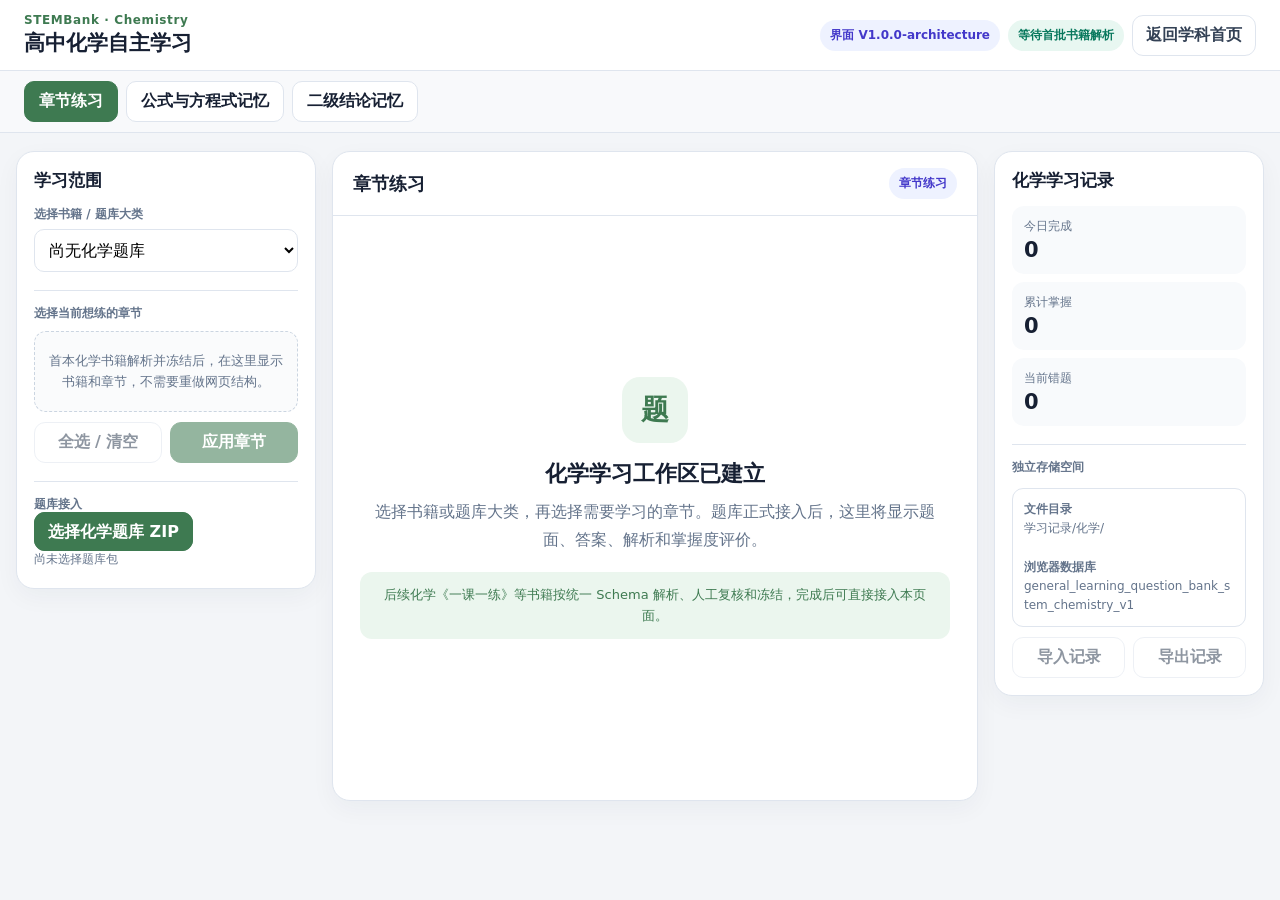
==== 学科/化学/index.html @ 2c2f06aa "feat: publish STEMBank with online question banks" ====
<!doctype html>
<html lang="zh-CN">
<head>
  <meta charset="utf-8">
  <meta name="viewport" content="width=device-width,initial-scale=1,viewport-fit=cover">
  <meta name="theme-color" content="#3e7a51">
  <title>化学自主学习 · STEMBank</title>
  <link rel="stylesheet" href="../../公共资源/styles.css">
</head>
<body class="subject-page chemistry">
  <header class="topbar">
    <div><p class="eyebrow">STEMBank · Chemistry</p><h1>高中化学自主学习</h1></div>
    <div class="top-actions"><span class="status-pill" id="subjectVersion"></span><span class="status-pill status-ready" id="subjectStatus"></span><a class="home-link" href="../../index.html">返回学科首页</a></div>
  </header>
  <nav class="module-tabs" role="tablist" aria-label="化学学习板块">
    <button class="module-tab on" role="tab" data-module="chapter_practice">章节练习</button>
    <button class="module-tab" role="tab" data-module="formula_memory">公式与方程式记忆</button>
    <button class="module-tab" role="tab" data-module="secondary_conclusion_memory">二级结论记忆</button>
  </nav>
  <main class="subject-layout">
    <aside class="panel side-panel">
      <h2>学习范围</h2>
      <label class="field"><span>选择书籍 / 题库大类</span><select id="librarySelect"><option value="">尚无化学题库</option></select></label>
      <div class="section-title">选择当前想练的章节</div>
      <div class="chapter-empty">首本化学书籍解析并冻结后，在这里显示书籍和章节，不需要重做网页结构。</div>
      <div class="button-row"><button class="action-button" disabled>全选 / 清空</button><button class="action-button primary" disabled>应用章节</button></div>
      <div class="section-title">题库接入</div>
      <label class="action-button primary" for="packageInput">选择化学题库 ZIP</label>
      <input class="file-choice" id="packageInput" type="file" accept=".zip" multiple>
      <div class="queue-note" id="queueNote">尚未选择题库包</div>
    </aside>
    <section class="panel workspace-panel">
      <div class="workspace-head"><h2 id="moduleTitle">章节练习</h2><span class="status-pill" id="activeModulePill">章节练习</span></div>
      <div class="module-view empty-workspace"><div><div class="empty-symbol" id="moduleSymbol">题</div><h3>化学学习工作区已建立</h3><p id="moduleDescription"></p><div class="status-card">后续化学《一课一练》等书籍按统一 Schema 解析、人工复核和冻结，完成后可直接接入本页面。</div></div></div>
    </section>
    <aside class="panel side-panel">
      <h2>化学学习记录</h2>
      <div class="metric-list"><div class="metric"><span>今日完成</span><b>0</b></div><div class="metric"><span>累计掌握</span><b>0</b></div><div class="metric"><span>当前错题</span><b>0</b></div></div>
      <div class="section-title">独立存储空间</div>
      <div class="record-path"><b>文件目录</b><br><span id="recordPath"></span><br><br><b>浏览器数据库</b><br><span id="dbName"></span></div>
      <div class="button-row"><button class="action-button" disabled>导入记录</button><button class="action-button" disabled>导出记录</button></div>
    </aside>
  </main>
  <script src="app.js"></script>
  <script src="../../公共资源/subject-shell.js"></script>
</body>
</html>
---- 公共资源/styles.css ----
:root {
  --ink: #172033;
  --muted: #64748b;
  --line: #dfe5ee;
  --bg: #f3f5f8;
  --surface: #ffffff;
  --navy: #24314d;
  --accent: #4338ca;
  --accent-soft: #eef2ff;
  --success: #08785d;
  --warning: #a95f12;
  --radius: 18px;
}

* { box-sizing: border-box; }
html, body { min-height: 100%; }
body {
  margin: 0;
  background: var(--bg);
  color: var(--ink);
  font-family: "Microsoft YaHei", "PingFang SC", system-ui, sans-serif;
}
button, select, input { font: inherit; }
button, a { -webkit-tap-highlight-color: transparent; }
a { color: inherit; }
.hidden { display: none !important; }

.topbar {
  position: sticky;
  top: 0;
  z-index: 20;
  display: flex;
  align-items: center;
  justify-content: space-between;
  gap: 18px;
  padding: 13px 24px;
  background: rgba(255, 255, 255, .96);
  border-bottom: 1px solid var(--line);
  backdrop-filter: blur(10px);
}
.topbar h1 { margin: 2px 0 0; font-size: 21px; }
.eyebrow { margin: 0; color: var(--accent); font-size: 12px; font-weight: 800; letter-spacing: .05em; }
.top-actions { display: flex; align-items: center; justify-content: flex-end; gap: 8px; flex-wrap: wrap; }
.status-pill { padding: 7px 10px; border-radius: 999px; background: var(--accent-soft); color: var(--accent); font-size: 12px; font-weight: 800; }
.status-ready { background: #e8f7f1; color: var(--success); }

.home-shell { width: min(1240px, calc(100% - 32px)); margin: 24px auto 36px; }
.welcome-panel {
  display: grid;
  grid-template-columns: minmax(0, 1fr) auto;
  gap: 28px;
  align-items: end;
  padding: 26px 28px;
  border: 1px solid var(--line);
  border-radius: 22px;
  background: var(--surface);
  box-shadow: 0 14px 38px rgba(30, 41, 59, .06);
}
.section-kicker { color: var(--accent); font-size: 13px; font-weight: 800; }
.welcome-panel h2 { max-width: 730px; margin: 7px 0 8px; font-size: clamp(22px, 3vw, 34px); line-height: 1.3; }
.welcome-panel p { max-width: 760px; margin: 0; color: var(--muted); line-height: 1.75; }
.flow-strip { display: flex; align-items: center; gap: 9px; flex-wrap: wrap; color: var(--muted); font-size: 12px; }
.flow-strip span { padding: 7px 9px; border-radius: 9px; background: #f7f8fb; border: 1px solid var(--line); }
.flow-strip i { font-style: normal; color: #9aa7b8; }

.subject-grid { display: grid; grid-template-columns: repeat(3, 1fr); gap: 16px; margin-top: 18px; }
.subject-card {
  --subject: #4338ca;
  --subject-soft: #eef2ff;
  min-height: 292px;
  display: flex;
  flex-direction: column;
  justify-content: space-between;
  gap: 24px;
  padding: 24px;
  text-decoration: none;
  background: var(--surface);
  border: 1px solid var(--line);
  border-top: 5px solid var(--subject);
  border-radius: var(--radius);
  box-shadow: 0 10px 26px rgba(30, 41, 59, .05);
  transition: transform .16s ease, box-shadow .16s ease, border-color .16s ease;
}
.subject-card:hover, .subject-card:focus-visible { transform: translateY(-3px); box-shadow: 0 18px 38px rgba(30, 41, 59, .1); outline: none; border-color: var(--subject); }
.subject-card.physics { --subject: #156b82; --subject-soft: #e8f6f8; }
.subject-card.chemistry { --subject: #3e7a51; --subject-soft: #ebf6ee; }
.subject-mark { width: 58px; height: 58px; display: grid; place-items: center; border-radius: 16px; background: var(--subject-soft); color: var(--subject); font-size: 28px; font-weight: 800; }
.subject-head { display: flex; align-items: center; justify-content: space-between; gap: 12px; }
.subject-head h2 { margin: 0; font-size: 25px; }
.subject-head span { color: var(--subject); font-size: 13px; font-weight: 800; }
.subject-copy p { min-height: 52px; margin: 10px 0 16px; color: var(--muted); line-height: 1.65; }
.subject-copy small { display: block; margin-top: 18px; color: var(--muted); }
.module-chips { display: flex; flex-wrap: wrap; gap: 7px; }
.module-chips span { padding: 6px 9px; border-radius: 999px; background: var(--subject-soft); color: var(--subject); font-size: 12px; font-weight: 700; }
.architecture-note { display: grid; grid-template-columns: repeat(3, 1fr); gap: 12px; margin-top: 18px; }
.architecture-note div { padding: 16px 18px; border: 1px solid var(--line); border-radius: 14px; background: #fafbfc; }
.architecture-note b, .architecture-note span { display: block; }
.architecture-note span { margin-top: 5px; color: var(--muted); font-size: 13px; line-height: 1.55; }
.site-footer { padding: 20px; text-align: center; color: var(--muted); font-size: 12px; }

.subject-page { --subject: #4338ca; --subject-soft: #eef2ff; }
.subject-page.physics { --subject: #156b82; --subject-soft: #e8f6f8; }
.subject-page.chemistry { --subject: #3e7a51; --subject-soft: #ebf6ee; }
.subject-page .eyebrow { color: var(--subject); }
.home-link, .action-button {
  border: 1px solid var(--line);
  border-radius: 11px;
  padding: 9px 13px;
  background: #fff;
  color: #334155;
  font-weight: 750;
  text-decoration: none;
  cursor: pointer;
}
.action-button.primary { border-color: var(--subject); background: var(--subject); color: #fff; }
.action-button:disabled { cursor: not-allowed; opacity: .55; }
.module-tabs { position: sticky; top: 69px; z-index: 18; display: flex; gap: 8px; padding: 10px 24px; border-bottom: 1px solid var(--line); background: #f8f9fb; }
.module-tab { border: 1px solid var(--line); border-radius: 10px; padding: 9px 14px; background: #fff; color: var(--ink); font-weight: 800; cursor: pointer; }
.module-tab.on { border-color: var(--subject); background: var(--subject); color: #fff; }
.subject-layout { width: min(1500px, calc(100% - 32px)); margin: 18px auto; display: grid; grid-template-columns: 300px minmax(0, 1fr) 270px; gap: 16px; }
.panel { border: 1px solid var(--line); border-radius: var(--radius); background: #fff; box-shadow: 0 8px 24px rgba(30, 41, 59, .045); }
.side-panel { align-self: start; padding: 17px; }
.side-panel h2 { margin: 0 0 14px; font-size: 17px; }
.field { display: block; margin: 12px 0; }
.field span { display: block; margin-bottom: 6px; color: var(--muted); font-size: 12px; font-weight: 700; }
.field select { width: 100%; padding: 10px; border: 1px solid var(--line); border-radius: 10px; background: #fff; }
.section-title { margin: 18px 0 9px; padding-top: 14px; border-top: 1px solid var(--line); color: var(--muted); font-size: 12px; font-weight: 800; }
.chapter-empty { padding: 18px 12px; border: 1px dashed #cbd5e1; border-radius: 12px; background: #fafbfc; color: var(--muted); font-size: 13px; line-height: 1.65; text-align: center; }
.button-row { display: flex; gap: 8px; margin-top: 10px; }
.button-row > * { flex: 1; }
.workspace-panel { min-height: 650px; display: flex; flex-direction: column; overflow: hidden; }
.workspace-head { display: flex; align-items: center; justify-content: space-between; gap: 12px; padding: 16px 20px; border-bottom: 1px solid var(--line); }
.workspace-head h2 { margin: 0; font-size: 18px; }
.module-view { flex: 1; padding: 24px; }
.empty-workspace { min-height: 520px; display: grid; place-items: center; text-align: center; }
.empty-workspace > div { max-width: 590px; }
.empty-symbol { width: 66px; height: 66px; display: grid; place-items: center; margin: 0 auto 16px; border-radius: 18px; background: var(--subject-soft); color: var(--subject); font-size: 28px; font-weight: 800; }
.empty-workspace h3 { margin: 0 0 9px; font-size: 22px; }
.empty-workspace p { margin: 0; color: var(--muted); line-height: 1.75; }
.status-card { margin-top: 18px; padding: 13px; border-radius: 12px; background: var(--subject-soft); color: var(--subject); font-size: 13px; line-height: 1.6; }
.metric-list { display: grid; gap: 8px; }
.metric { padding: 12px; border-radius: 12px; background: #f8fafc; }
.metric span, .metric b { display: block; }
.metric span { color: var(--muted); font-size: 12px; }
.metric b { margin-top: 3px; font-size: 21px; }
.record-path { margin-top: 12px; padding: 11px; border: 1px solid var(--line); border-radius: 11px; color: var(--muted); font-size: 12px; line-height: 1.6; word-break: break-all; }
.file-choice { position: absolute; width: 1px; height: 1px; overflow: hidden; clip: rect(0, 0, 0, 0); }
.queue-note { min-height: 20px; margin-top: 8px; color: var(--muted); font-size: 12px; }

@media (max-width: 1060px) {
  .subject-grid, .architecture-note { grid-template-columns: 1fr; }
  .welcome-panel { grid-template-columns: 1fr; }
  .subject-layout { grid-template-columns: 1fr; }
  .workspace-panel { min-height: 560px; }
  .module-tabs { position: static; overflow-x: auto; }
}
@media (max-width: 680px) {
  .topbar { position: static; align-items: flex-start; padding: 12px 16px; }
  .top-actions .status-pill { display: none; }
  .home-shell, .subject-layout { width: min(100% - 20px, 1240px); }
  .welcome-panel, .subject-card { padding: 20px; }
  .flow-strip i { display: none; }
  .module-tabs { padding: 9px 10px; }
  .module-tab { flex: 0 0 auto; }
  .button-row { flex-direction: column; }
}
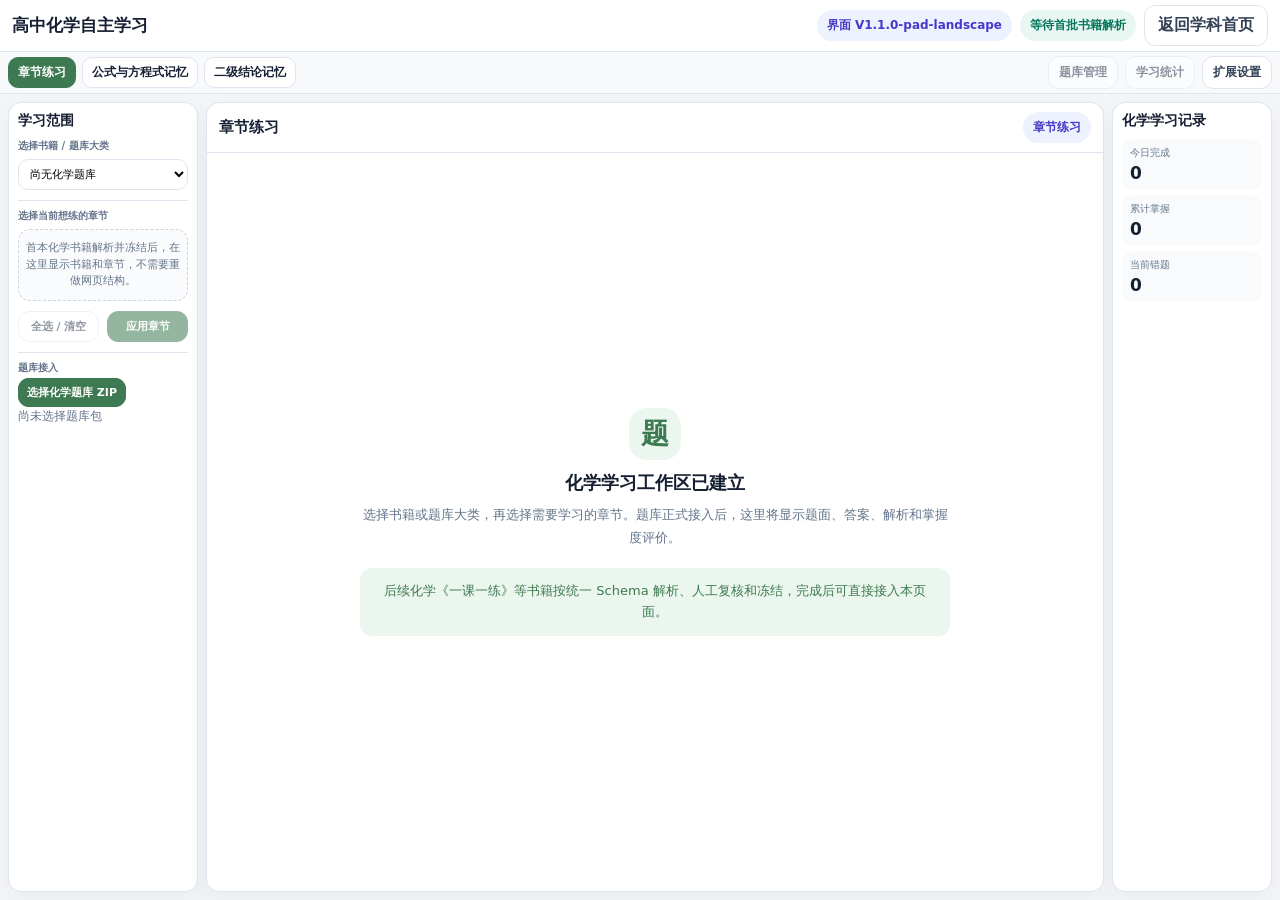
==== commit 3b7927e4: "feat: optimize Pad landscape layout across subjects" ====
--- a/学科/化学/index.html
+++ b/学科/化学/index.html
@@ -16,6 +16,11 @@
     <button class="module-tab on" role="tab" data-module="chapter_practice">章节练习</button>
     <button class="module-tab" role="tab" data-module="formula_memory">公式与方程式记忆</button>
     <button class="module-tab" role="tab" data-module="secondary_conclusion_memory">二级结论记忆</button>
+    <div class="module-tab-actions">
+      <button class="action-button compact" disabled>题库管理</button>
+      <button class="action-button compact" disabled>学习统计</button>
+      <button class="action-button compact" id="openPadTools" type="button">扩展设置</button>
+    </div>
   </nav>
   <main class="subject-layout">
     <aside class="panel side-panel">
@@ -41,6 +46,13 @@
       <div class="button-row"><button class="action-button" disabled>导入记录</button><button class="action-button" disabled>导出记录</button></div>
     </aside>
   </main>
+  <dialog class="shell-dialog" id="padToolsDialog" aria-labelledby="padToolsTitle">
+    <div class="shell-dialog-head"><div><p class="eyebrow">Pad 快捷入口</p><h2 id="padToolsTitle">扩展设置</h2></div><button class="action-button compact" id="closePadTools" type="button">关闭</button></div>
+    <div class="pad-tools-grid">
+      <section><h3>学习记录</h3><p>化学学习记录将与数学、物理一样独立保存；首批题库接入时启用导入、导出与恢复。</p><button class="action-button" disabled>备份学习记录</button></section>
+      <section><h3>题库与云同步</h3><p>当前为架构页。冻结化学题库接入后，这里提供题库管理、在线同步与存储设置。</p><button class="action-button" disabled>打开同步设置</button></section>
+    </div>
+  </dialog>
   <script src="app.js"></script>
   <script src="../../公共资源/subject-shell.js"></script>
 </body>
--- a/公共资源/styles.css
+++ b/公共资源/styles.css
@@ -117,6 +117,8 @@
 .module-tabs { position: sticky; top: 69px; z-index: 18; display: flex; gap: 8px; padding: 10px 24px; border-bottom: 1px solid var(--line); background: #f8f9fb; }
 .module-tab { border: 1px solid var(--line); border-radius: 10px; padding: 9px 14px; background: #fff; color: var(--ink); font-weight: 800; cursor: pointer; }
 .module-tab.on { border-color: var(--subject); background: var(--subject); color: #fff; }
+.module-tab-actions { display: flex; gap: 7px; margin-left: auto; }
+.action-button.compact { padding: 7px 10px; font-size: 12px; }
 .subject-layout { width: min(1500px, calc(100% - 32px)); margin: 18px auto; display: grid; grid-template-columns: 300px minmax(0, 1fr) 270px; gap: 16px; }
 .panel { border: 1px solid var(--line); border-radius: var(--radius); background: #fff; box-shadow: 0 8px 24px rgba(30, 41, 59, .045); }
 .side-panel { align-self: start; padding: 17px; }
@@ -146,6 +148,49 @@
 .record-path { margin-top: 12px; padding: 11px; border: 1px solid var(--line); border-radius: 11px; color: var(--muted); font-size: 12px; line-height: 1.6; word-break: break-all; }
 .file-choice { position: absolute; width: 1px; height: 1px; overflow: hidden; clip: rect(0, 0, 0, 0); }
 .queue-note { min-height: 20px; margin-top: 8px; color: var(--muted); font-size: 12px; }
+.shell-dialog { width: min(680px, calc(100% - 32px)); padding: 0; border: 0; border-radius: 18px; color: var(--ink); box-shadow: 0 24px 80px rgba(15, 23, 42, .28); }
+.shell-dialog::backdrop { background: rgba(15, 23, 42, .42); backdrop-filter: blur(2px); }
+.shell-dialog-head { display: flex; align-items: center; justify-content: space-between; gap: 16px; padding: 18px 20px; border-bottom: 1px solid var(--line); }
+.shell-dialog-head h2 { margin: 2px 0 0; font-size: 20px; }
+.pad-tools-grid { display: grid; grid-template-columns: repeat(2, minmax(0, 1fr)); gap: 12px; padding: 18px 20px 22px; }
+.pad-tools-grid section { padding: 15px; border: 1px solid var(--line); border-radius: 13px; background: #fafbfc; }
+.pad-tools-grid h3 { margin: 0 0 7px; font-size: 15px; }
+.pad-tools-grid p { min-height: 58px; margin: 0 0 12px; color: var(--muted); font-size: 13px; line-height: 1.6; }
+
+@media (orientation: landscape) and (min-width: 1061px) {
+  html, body.subject-page { height: 100%; overflow: hidden; }
+  .subject-page .topbar { position: relative; height: 52px; padding: 6px 12px; }
+  .subject-page .topbar h1 { margin-top: 0; font-size: 17px; }
+  .subject-page .topbar .eyebrow { display: none; }
+  .subject-page .top-actions { flex-wrap: nowrap; }
+  .subject-page .module-tabs { position: relative; top: auto; height: 42px; align-items: center; gap: 6px; padding: 5px 8px; overflow: hidden; }
+  .subject-page .module-tab { flex: 0 0 auto; padding: 6px 9px; font-size: 12px; }
+  .subject-page .subject-layout { width: 100%; height: calc(100dvh - 94px); margin: 0; padding: 8px; grid-template-columns: clamp(165px, 15.5vw, 190px) minmax(0, 1fr) clamp(140px, 12.5vw, 160px); gap: 8px; overflow: hidden; }
+  .subject-page .panel { border-radius: 13px; }
+  .subject-page .side-panel { height: 100%; min-height: 0; align-self: stretch; padding: 9px; overflow: auto; }
+  .subject-page .side-panel h2 { margin-bottom: 9px; font-size: 14px; }
+  .subject-page .field { margin: 8px 0; }
+  .subject-page .field span, .subject-page .section-title { font-size: 10px; }
+  .subject-page .field select { padding: 7px; font-size: 11px; }
+  .subject-page .chapter-empty { padding: 10px 7px; font-size: 11px; line-height: 1.5; }
+  .subject-page .side-panel .action-button { padding: 7px 8px; font-size: 11px; }
+  .subject-page .section-title { margin: 10px 0 6px; padding-top: 8px; }
+  .subject-page .workspace-panel { height: 100%; min-height: 0; }
+  .subject-page .workspace-head { padding: 9px 12px; }
+  .subject-page .workspace-head h2 { font-size: 15px; }
+  .subject-page .module-view { min-height: 0; padding: 12px; overflow: auto; }
+  .subject-page .empty-workspace { min-height: 0; }
+  .subject-page .empty-symbol { width: 52px; height: 52px; margin-bottom: 11px; }
+  .subject-page .empty-workspace h3 { font-size: 18px; }
+  .subject-page .empty-workspace p { font-size: 13px; }
+  .subject-page .metric-list { gap: 5px; }
+  .subject-page .metric { padding: 7px 8px; }
+  .subject-page .metric span { font-size: 10px; }
+  .subject-page .metric b { font-size: 17px; }
+  .subject-page .side-panel:last-child .section-title,
+  .subject-page .side-panel:last-child .record-path,
+  .subject-page .side-panel:last-child .button-row { display: none; }
+}
 
 @media (max-width: 1060px) {
   .subject-grid, .architecture-note { grid-template-columns: 1fr; }
@@ -163,4 +208,6 @@
   .module-tabs { padding: 9px 10px; }
   .module-tab { flex: 0 0 auto; }
   .button-row { flex-direction: column; }
-}
+  .module-tab-actions { margin-left: 0; }
+  .pad-tools-grid { grid-template-columns: 1fr; }
+}
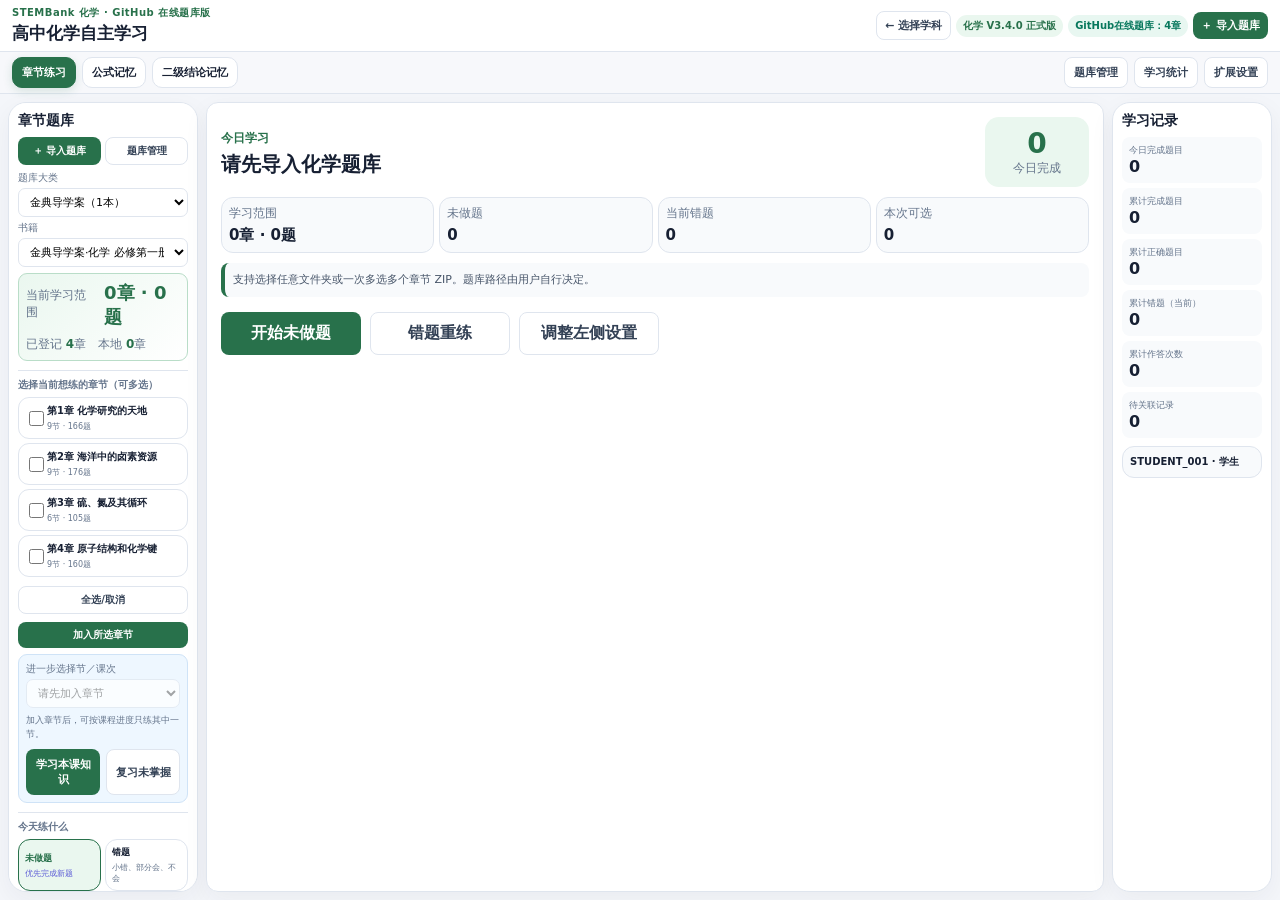
==== commit 5bc4aff2: "publish complete chemistry guide book" ====
--- a/学科/化学/index.html
+++ b/学科/化学/index.html
@@ -3,57 +3,1396 @@
 <head>
   <meta charset="utf-8">
   <meta name="viewport" content="width=device-width,initial-scale=1,viewport-fit=cover">
-  <meta name="theme-color" content="#3e7a51">
-  <title>化学自主学习 · STEMBank</title>
-  <link rel="stylesheet" href="../../公共资源/styles.css">
+  <meta name="theme-color" content="#4338ca">
+<title>STEMBank 高中化学自主学习 V3.4.0 正式版</title>
+  <link rel="manifest" href="app.webmanifest">
+  <style>
+    :root{--indigo:#28714b;--indigo2:#eaf7ef;--ink:#172033;--muted:#64748b;--line:#dfe5ee;--bg:#f4f6fa;--green:#08785d;--amber:#a95f12;--red:#b42318;--blue:#155eef}
+    *{box-sizing:border-box}html,body{min-height:100%}body{margin:0;background:var(--bg);color:var(--ink);font-family:"Microsoft YaHei","PingFang SC",system-ui,sans-serif}
+    button,select,input,textarea{font:inherit}button{cursor:pointer}.hidden{display:none!important}
+    .top{position:sticky;top:0;z-index:20;background:#fff;border-bottom:1px solid var(--line);padding:12px 20px;display:flex;align-items:center;justify-content:space-between;gap:14px}
+    .top h1{margin:2px 0 0;font-size:20px}.eyebrow{margin:0;color:var(--indigo);font-size:12px;font-weight:700;letter-spacing:.05em}.top-actions{display:flex;gap:8px;align-items:center;flex-wrap:wrap;justify-content:flex-end}
+    .pill{background:var(--indigo2);color:var(--indigo);padding:7px 10px;border-radius:999px;font-weight:700;font-size:12px}.pill.ok{background:#e8f7f1;color:var(--green)}.pill.warn{background:#fff4e5;color:var(--amber)}
+    .layout{max-width:1540px;margin:18px auto;display:grid;grid-template-columns:300px minmax(0,1fr) 270px;gap:16px;padding:0 16px}.card{background:#fff;border:1px solid var(--line);border-radius:18px;box-shadow:0 8px 26px rgba(30,41,59,.05)}
+    .sidebar{padding:17px;align-self:start;position:sticky;top:80px}.sidebar h2{font-size:17px;margin:0 0 14px}.section-title{font-size:13px;color:var(--muted);font-weight:700;margin:18px 0 8px;border-top:1px solid var(--line);padding-top:14px}
+    .field{display:block;margin:10px 0}.field span{display:block;color:var(--muted);font-size:13px;margin-bottom:5px}.field select,.field input{width:100%;padding:10px;border:1px solid var(--line);border-radius:10px;background:#fff}
+    .modes{display:grid;grid-template-columns:repeat(3,1fr);background:#f1f5f9;padding:4px;border-radius:11px;gap:4px}.modes button{border:0;background:transparent;padding:8px 4px;border-radius:8px}.modes button.on{background:#fff;color:var(--indigo);box-shadow:0 2px 8px #cbd5e1}
+    .btn{border:0;border-radius:11px;padding:10px 14px;font-weight:700}.primary{background:var(--indigo);color:#fff}.secondary{background:#eef2f7;color:#334155}.outline{background:#fff;border:1px solid var(--line);color:#334155}.danger{background:#fff1f0;color:var(--red);border:1px solid #ffd3cf}.wide{width:100%}.btn-row{display:flex;gap:8px;flex-wrap:wrap}.btn-row .btn{flex:1;min-width:120px}.small{padding:7px 10px;font-size:13px}
+    .status-box{background:#f8fafc;border:1px solid var(--line);border-radius:12px;padding:11px;margin:8px 0;font-size:13px;line-height:1.6}.status-box b{display:block;color:var(--ink)}.status-line{display:flex;justify-content:space-between;gap:8px}.status-line span:first-child{color:var(--muted)}
+    .question{min-height:720px;display:flex;flex-direction:column;overflow:hidden}.qhead{padding:17px 21px;border-bottom:1px solid var(--line);display:flex;justify-content:space-between;align-items:center;gap:12px}.tags{display:flex;gap:7px;flex-wrap:wrap;justify-content:flex-end}.tag{font-size:12px;padding:5px 9px;border-radius:999px;background:var(--indigo2);color:var(--indigo)}.tag.warn{background:#fff1d6;color:#8b5200}
+    .qbody{padding:22px;flex:1}.knowledge{font-size:13px;color:var(--muted);margin-bottom:16px}.knowledge b{color:var(--ink);margin-left:8px}.stem{font-size:17px;line-height:1.8;margin-bottom:14px}.source-img{display:block;max-width:100%;height:auto;margin:12px auto;border-radius:10px;border:1px solid #edf0f5;background:#fff}.paper{background:#f8fafc;border:1px dashed #cbd5e1;padding:16px;border-radius:12px;color:#475569}.answer{margin-top:18px;border-radius:14px;background:#f8fafc;padding:17px;border-left:4px solid var(--indigo)}.answer img{max-width:100%;display:block;margin:10px auto}.answer details{margin-top:10px}.rate{display:grid;grid-template-columns:repeat(4,1fr);gap:8px;margin-top:14px}.rate button{border:1px solid var(--line);background:#fff;border-radius:10px;padding:10px}.rate button.on{border-color:var(--indigo);background:var(--indigo2);color:var(--indigo)}
+    .qfoot{padding:14px 20px;border-top:1px solid var(--line);display:flex;justify-content:space-between;gap:10px;flex-wrap:wrap}.metrics{display:grid;gap:9px}.metric{background:#f8fafc;border-radius:12px;padding:11px}.metric span{display:block;color:var(--muted);font-size:12px}.metric b{font-size:22px}.tools{display:grid;gap:8px;margin-top:12px}.tools .btn{text-align:left}
+    .chapter-list{display:grid;gap:7px;max-height:330px;overflow:auto;margin-top:10px}.chapter-item{border:1px solid var(--line);background:#fff;border-radius:11px;padding:10px;text-align:left}.chapter-item.on{border-color:var(--indigo);background:var(--indigo2)}.chapter-item b{display:block}.chapter-item small{display:block;color:var(--muted);margin-top:4px}.chapter-state{float:right;font-size:11px;border-radius:999px;padding:3px 7px;background:#eef2f7;color:#475569}.chapter-state.local{background:#e8f7f1;color:var(--green)}.chapter-state.remote{background:#edf4ff;color:var(--blue)}.chapter-state.update{background:#fff4e5;color:var(--amber)}
+    .notice{position:fixed;left:50%;bottom:24px;transform:translateX(-50%);background:#172033;color:#fff;padding:11px 17px;border-radius:10px;z-index:50;box-shadow:0 8px 30px #64748b;max-width:min(760px,90vw);text-align:center}
+    dialog{border:0;border-radius:18px;padding:0;box-shadow:0 24px 90px rgba(15,23,42,.28);width:min(760px,92vw);max-height:86vh}dialog::backdrop{background:rgba(15,23,42,.48)}.modal-head{padding:18px 21px;border-bottom:1px solid var(--line);display:flex;justify-content:space-between;align-items:center}.modal-body{padding:20px;overflow:auto;max-height:62vh}.modal-foot{padding:14px 20px;border-top:1px solid var(--line);display:flex;justify-content:flex-end;gap:8px;flex-wrap:wrap}.close-x{border:0;background:transparent;font-size:22px;color:var(--muted)}
+    .progress{height:9px;background:#e2e8f0;border-radius:999px;overflow:hidden;margin:12px 0}.progress i{display:block;height:100%;background:var(--indigo);width:0;transition:width .2s}.progress-text{font-size:13px;color:var(--muted);min-height:20px}.import-grid{display:grid;grid-template-columns:repeat(3,1fr);gap:10px}.import-card{border:1px solid var(--line);border-radius:14px;padding:14px;background:#fff}.import-card h3{font-size:15px;margin:0 0 7px}.import-card p{font-size:13px;color:var(--muted);line-height:1.55;min-height:60px}.table-wrap{overflow:auto}.data-table{border-collapse:collapse;width:100%;font-size:13px}.data-table th,.data-table td{border-bottom:1px solid var(--line);padding:9px;text-align:left;vertical-align:top}.data-table th{color:var(--muted);font-weight:700;background:#f8fafc}.alert{padding:12px;border-radius:11px;margin:10px 0;line-height:1.6;font-size:13px}.alert.info{background:#edf4ff;color:#1849a9}.alert.warn{background:#fff7e8;color:#8b5200}.alert.error{background:#fff1f0;color:#9b2119}.alert.ok{background:#eaf8f2;color:#07634d}
+    .empty{display:grid;place-items:center;min-height:540px;text-align:center;color:var(--muted);padding:30px}.empty .symbol{font-size:48px;color:var(--indigo);margin-bottom:10px}.meta-mini{font-size:12px;color:var(--muted);line-height:1.6}.record-path{word-break:break-all}
+    @media(max-width:1050px){.layout{grid-template-columns:1fr}.sidebar{position:static}.question{min-height:640px}.import-grid{grid-template-columns:1fr}.top{align-items:flex-start}.rate{grid-template-columns:repeat(2,1fr)}}
+
+    /* V2.1.1 */
+    .chapter-check{display:grid;grid-template-columns:24px minmax(0,1fr) auto;gap:9px;align-items:center;border:1px solid var(--line);background:#fff;border-radius:11px;padding:10px;cursor:pointer}
+    .chapter-check:hover{border-color:#86c59f;background:#f7fcf9}.chapter-check input{width:18px;height:18px;accent-color:var(--indigo)}
+    .chapter-check b{display:block}.chapter-check small{display:block;color:var(--muted);margin-top:3px}.chapter-check .chapter-state{float:none}
+    .active-package-list{display:grid;gap:7px;max-height:230px;overflow:auto}.active-package{display:grid;grid-template-columns:minmax(0,1fr) auto;gap:7px;align-items:center;padding:9px 10px;border-radius:11px;background:#eefbf6;border:1px solid #ccecdf}.active-package.current{border-color:var(--indigo);background:var(--indigo2)}.active-package small{display:block;color:var(--muted);margin-top:3px}.active-actions{display:flex;gap:5px}
+    .operation-box{border:1px solid #b9ddc8;background:linear-gradient(135deg,#eaf7ef,#fff);border-radius:14px;padding:12px;margin:10px 0}.operation-box b{display:block;margin-bottom:8px;color:var(--indigo)}
+    .stats-head{display:grid;grid-template-columns:repeat(4,1fr);gap:9px;margin-bottom:14px}.stats-head .metric{border:1px solid var(--line)}
+    .data-table td.num,.data-table th.num{text-align:right;white-space:nowrap}.progress-cell{min-width:120px}.mini-bar{height:7px;border-radius:999px;background:#e2e8f0;overflow:hidden;margin-top:5px}.mini-bar i{display:block;height:100%;background:var(--indigo)}
+    .subtle{font-size:12px;color:var(--muted);line-height:1.55}.empty-compact{padding:12px;text-align:center;color:var(--muted);border:1px dashed var(--line);border-radius:11px}
+    @media(max-width:700px){.stats-head{grid-template-columns:repeat(2,1fr)}.top-actions .pill{display:none}.chapter-check{grid-template-columns:24px minmax(0,1fr)}}
+
+    /* V2.1.1：压缩题库区域 */
+    .compact-actions{display:grid;grid-template-columns:1fr 1fr;gap:8px;margin-bottom:10px}
+    .scope-summary{border:1px solid #b9ddc8;background:linear-gradient(135deg,#eaf7ef,#fff);border-radius:13px;padding:11px 12px}
+    .scope-summary>div:first-child{display:flex;align-items:baseline;justify-content:space-between;gap:10px}.scope-summary span{font-size:12px;color:var(--muted)}.scope-summary>div:first-child b{font-size:18px;color:var(--indigo)}
+    .scope-meta{display:flex;gap:12px;margin-top:7px;flex-wrap:wrap}.scope-meta b{font-size:12px;color:var(--indigo)}
+    #availablePackageSection .chapter-list{max-height:260px}.sidebar{padding:15px}.section-title{margin-top:14px}
+
+    /* V2.1.1：儿童友好选题与紧凑工作区 */
+    .question{min-height:0;align-self:start}.question.practice-running{min-height:calc(100vh - 118px)}
+    .quick-scope{display:grid;grid-template-columns:1fr 1fr;gap:8px}.quick-scope button{border:1px solid var(--line);background:#fff;border-radius:12px;padding:10px;text-align:left;color:var(--ink)}.quick-scope button b,.quick-scope button small{display:block}.quick-scope button small{font-size:11px;color:var(--muted);margin-top:3px}.quick-scope button.on{border-color:var(--indigo);background:var(--indigo2);color:var(--indigo)}.quick-scope button.on small{color:#5b5bd6}
+    .compact-title{margin-top:12px;padding-top:10px}.difficulty-picks{display:grid;grid-template-columns:1fr 1fr;gap:8px}.difficulty-picks label{display:flex;align-items:center;gap:8px;border:1px solid var(--line);border-radius:11px;padding:9px;background:#fff;cursor:pointer}.difficulty-picks input{width:17px;height:17px;accent-color:var(--indigo)}.difficulty-picks b,.difficulty-picks small{display:block}.difficulty-picks small{font-size:11px;color:var(--muted);margin-top:2px}
+    .practice-options{display:grid;grid-template-columns:1fr 1fr;gap:8px}.modes.two{grid-template-columns:1fr 1fr}.advanced-filter{border:1px solid var(--line);border-radius:11px;padding:9px 10px;margin:8px 0;background:#fafbfc}.advanced-filter summary{cursor:pointer;color:var(--muted);font-size:12px;font-weight:700}.advanced-filter[open] summary{color:var(--indigo);margin-bottom:8px}.range-summary{display:grid;grid-template-columns:1fr auto;align-items:baseline;border:1px solid #b9ddc8;background:#f5f7ff;border-radius:11px;padding:9px 11px;margin:10px 0}.range-summary>span{font-size:12px;color:var(--muted)}.range-summary>b{font-size:18px;color:var(--indigo)}.range-summary small{grid-column:1/-1;color:var(--muted);margin-top:3px}.begin-large{padding:12px;font-size:16px}
+    .study-dashboard{padding:22px}.dashboard-head{display:flex;justify-content:space-between;align-items:center;gap:16px}.dashboard-eyebrow{font-size:12px;color:var(--indigo);font-weight:700}.dashboard-head h2{margin:4px 0 0;font-size:20px}.today-progress{min-width:104px;text-align:center;background:var(--indigo2);border-radius:14px;padding:10px}.today-progress b,.today-progress span{display:block}.today-progress b{font-size:28px;color:var(--indigo)}.today-progress span{font-size:12px;color:var(--muted)}
+    .dashboard-metrics{display:grid;grid-template-columns:repeat(4,1fr);gap:9px;margin:18px 0}.dashboard-metrics>div{border:1px solid var(--line);background:#f8fafc;border-radius:12px;padding:11px}.dashboard-metrics span,.dashboard-metrics b{display:block}.dashboard-metrics span{font-size:12px;color:var(--muted)}.dashboard-metrics b{font-size:18px;margin-top:4px}.dashboard-note{background:#f8fafc;border-left:4px solid var(--indigo);border-radius:8px;padding:11px 13px;color:#475569;line-height:1.6}.dashboard-actions{display:flex;gap:9px;flex-wrap:wrap;margin-top:15px}.dashboard-actions .btn{min-width:140px}.question:not(.practice-running) .study-dashboard{min-height:0}
+    @media(max-width:700px){.quick-scope,.difficulty-picks,.practice-options{grid-template-columns:1fr}.dashboard-metrics{grid-template-columns:1fr 1fr}.dashboard-head{align-items:flex-start}.dashboard-actions .btn{width:100%}}
+
+
+    /* V2.1.2 学习记录保存目录 */
+    .record-location-grid{display:grid;grid-template-columns:1fr 1fr;gap:12px}.record-location-card{border:1px solid var(--line);border-radius:14px;padding:14px;background:#fff}.record-location-card h3{margin:0 0 8px;font-size:15px}.record-location-card p{margin:0;color:var(--muted);font-size:13px;line-height:1.65}.record-status{display:grid;gap:8px;margin-top:14px}.record-status-row{display:grid;grid-template-columns:120px minmax(0,1fr);gap:10px;padding:9px 0;border-bottom:1px solid var(--line);font-size:13px}.record-status-row span:first-child{color:var(--muted)}.record-status-row b{word-break:break-all}.record-actions{display:flex;gap:8px;flex-wrap:wrap;margin-top:14px}.record-actions .btn{flex:1;min-width:150px}.verify-ok{color:var(--green)}.verify-warn{color:var(--amber)}.verify-error{color:var(--red)}
+    @media(max-width:720px){.record-location-grid{grid-template-columns:1fr}.record-status-row{grid-template-columns:1fr;gap:3px}}
+
+
+    /* V2.2.0 多学习板块导航 */
+    .chemistry-module-tabs{position:sticky;top:69px;z-index:19;display:flex;align-items:center;justify-content:space-between;gap:18px;padding:10px 24px;background:#f7f8fb;border-bottom:1px solid var(--line)}
+    .chemistry-module-tabs-left,.chemistry-module-tabs-right{display:flex;align-items:center;gap:8px;flex-wrap:wrap}
+    .chemistry-module-tabs-right{margin-left:auto;justify-content:flex-end}
+    .chemistry-module-tab{border:1px solid var(--line);background:#fff;color:var(--ink);border-radius:10px;padding:9px 14px;font-weight:700}
+    .chemistry-module-tab.on{background:#28714b;color:#fff;border-color:#28714b;box-shadow:0 3px 10px rgba(40,113,75,.16)}
+    .memory-layout{max-width:1540px;margin:18px auto;display:grid;grid-template-columns:300px minmax(0,1fr) 270px;gap:16px;padding:0 16px}
+    .memory-question-card{min-height:0;align-self:start}
+    .memory-practice-panel{display:flex;flex-direction:column;min-height:calc(100vh - 160px)}
+    .memory-direction-modes{grid-template-columns:repeat(3,1fr)}
+    .memory-prompt-label{font-size:13px;color:var(--muted);font-weight:700;margin-bottom:8px}
+    .memory-prompt{font-size:24px;line-height:1.75;padding:18px;border-radius:14px;background:#f8fafc;border:1px solid var(--line);white-space:pre-wrap;word-break:break-word}
+    .memory-scratch{width:100%;margin-top:15px;border:1px solid var(--line);border-radius:12px;padding:13px;resize:vertical;line-height:1.7;background:#fff}
+    .memory-answer-content{font-size:18px;line-height:1.8;white-space:pre-wrap;word-break:break-word}
+    .memory-answer-meta{margin-top:12px;padding-top:10px;border-top:1px solid var(--line);color:var(--muted);font-size:13px;line-height:1.65}
+    .memory-rate{display:grid;grid-template-columns:repeat(4,1fr);gap:8px;margin-top:14px}
+    .memory-rate button{border:1px solid var(--line);background:#fff;border-radius:10px;padding:10px}
+    .memory-rate button.on{border-color:var(--indigo);background:var(--indigo2);color:var(--indigo)}
+    .memory-record-sidebar{align-self:start;position:sticky;top:132px}
+    .memory-sidebar{top:132px}
+    @media(max-width:1050px){
+      .chemistry-module-tabs{top:0;position:relative;padding:9px 16px}
+      .memory-layout{grid-template-columns:1fr}
+      .memory-sidebar,.memory-record-sidebar{position:static}
+      .memory-practice-panel{min-height:560px}
+    }
+    @media(max-width:700px){
+      .chemistry-module-tabs{align-items:flex-start;gap:8px}
+      .chemistry-module-tabs-left,.chemistry-module-tabs-right{width:100%}
+      .chemistry-module-tabs-right{margin-left:0;justify-content:flex-end}
+      .memory-direction-modes{grid-template-columns:1fr}
+      .memory-rate{grid-template-columns:repeat(2,1fr)}
+    }
+    .catalog-selectors{display:grid;gap:9px;margin:12px 0}.catalog-selectors .field{margin:0}.lesson-picker{margin:14px 0 4px;padding:12px;border-radius:12px;background:#eef7ff;border:1px solid #cfe3f7}.lesson-picker .field{margin:0}.lesson-picker small{display:block;margin-top:6px;color:var(--muted);line-height:1.5}.home-link{text-decoration:none}
+    .lesson-actions{display:grid;grid-template-columns:1fr 1fr;gap:6px;margin-top:8px}.lesson-actions .btn{min-width:0;padding:8px 6px;font-size:11px}
+    .knowledge-dialog{width:min(1320px,96vw);height:min(92vh,980px);max-height:92vh}.knowledge-dialog .modal-body{padding:0;max-height:none;height:calc(92vh - 126px);background:#edf3ef}.knowledge-toolbar{position:sticky;top:0;z-index:8;display:flex;gap:8px;align-items:center;flex-wrap:wrap;padding:10px 14px;background:#fff;border-bottom:1px solid var(--line)}.knowledge-toolbar .field{margin:0;min-width:270px;flex:1}.knowledge-toolbar .field span{display:none}.knowledge-pages{width:min(920px,100%);margin:0 auto;background:#fff;box-shadow:0 5px 24px rgba(15,23,42,.1)}.knowledge-segment{position:relative;margin:0}.knowledge-segment>img{display:block;width:100%;height:auto;margin:0}.knowledge-anchor{position:absolute;left:8px;transform:translateY(-50%);z-index:3;border:1px solid #87b99b;border-radius:999px;background:rgba(255,255,255,.95);color:#185b38;padding:6px 9px;font-weight:700;box-shadow:0 3px 12px rgba(15,23,42,.15)}.knowledge-anchor.weak{background:#fff0ec;border-color:#dc8c78;color:#9b3421}.knowledge-answer{margin:12px 14px;padding:13px;border-radius:12px;background:#f5fbf7;border:1px solid #b9ddc8}.knowledge-answer img{display:block;width:100%;height:auto;margin-top:9px}.weak-anchor-list{display:flex;gap:6px;flex-wrap:wrap}.weak-anchor-list button{border:1px solid #dc8c78;background:#fff0ec;color:#8f2f1e;border-radius:999px;padding:6px 9px}.context-dialog{width:min(1180px,95vw);max-height:92vh}.context-list{display:grid;gap:14px}.context-item{padding:12px;border:1px solid var(--line);border-radius:12px;background:#fff}.context-item h3{margin:0 0 8px;font-size:14px}.context-item img{display:block;max-width:100%;height:auto;margin:7px auto}.context-note{color:var(--muted);font-size:12px;line-height:1.6}
+    .pad-tools-grid{display:grid;grid-template-columns:1fr 1fr;gap:8px}.pad-tools-grid .btn{font-size:12px;padding:9px}.pad-tools-group{margin-bottom:14px;padding:12px;border:1px solid var(--line);border-radius:12px}.pad-tools-group h3{margin:0 0 5px;font-size:14px}.pad-tools-group p{margin:0 0 9px;color:var(--muted);font-size:12px;line-height:1.55}
+    @media(orientation:landscape) and (min-width:1061px){
+      html,body{height:100%}body{overflow:hidden}.top{position:relative;height:52px;padding:7px 12px}.top h1{font-size:17px}.eyebrow{font-size:10px}.top-actions{gap:5px}.top-actions .pill{padding:4px 7px;font-size:10px}.top-actions .btn{padding:6px 8px;font-size:11px}#recordPill,#openSettings{display:none}
+      .chemistry-module-tabs{position:relative;top:auto;height:42px;padding:5px 12px;gap:6px}.chemistry-module-tabs-left,.chemistry-module-tabs-right{gap:6px}.chemistry-module-tab,.chemistry-module-tabs .btn{padding:7px 9px;font-size:11px}
+      .layout,.memory-layout{width:100%;max-width:none;height:calc(100dvh - 94px);margin:0;padding:8px;display:grid;grid-template-columns:clamp(165px,15.5vw,190px) minmax(0,1fr) clamp(140px,12.5vw,160px);gap:8px;overflow:hidden}
+      .sidebar,.memory-sidebar,.memory-record-sidebar{position:static;top:auto;align-self:stretch;min-width:0;min-height:0;overflow:auto;padding:9px;font-size:11px;scrollbar-width:thin}.sidebar h2{font-size:14px;margin-bottom:7px}.section-title{font-size:10px;margin:9px 0 5px;padding-top:7px}.field{margin:6px 0}.field span{font-size:10px;margin-bottom:3px}.field select,.field input{padding:6px 7px;border-radius:7px;font-size:11px}.btn{border-radius:8px}.small{padding:6px 7px;font-size:10px}.compact-actions{gap:4px;margin-bottom:6px}.catalog-selectors{gap:4px;margin:6px 0}.lesson-picker,.scope-summary{padding:7px;margin:6px 0;border-radius:9px}.lesson-picker small{font-size:9px}.chapter-list{max-height:210px;gap:4px;margin-top:5px}.chapter-check{grid-template-columns:18px minmax(0,1fr);gap:4px;padding:6px;font-size:10px}.chapter-check input{width:15px;height:15px}.chapter-check small{font-size:8px}.chapter-check .chapter-state{display:none}.quick-scope{gap:4px}.quick-scope button{padding:6px;font-size:9px}.quick-scope button small{font-size:8px}.difficulty-picks,.practice-options{grid-template-columns:1fr;gap:4px}.difficulty-picks label{padding:6px;font-size:9px}.advanced-filter{padding:6px;margin:5px 0}.range-summary{padding:6px;margin:6px 0}.range-summary>b{font-size:14px}.begin-large{padding:8px;font-size:12px}
+      .question,.memory-question-card{min-height:0;height:100%;align-self:stretch;border-radius:12px}.question.practice-running{min-height:0}.qhead{padding:8px 11px}.tag{font-size:9px;padding:3px 6px}.qbody{padding:11px 14px;min-height:0;overflow:auto;scrollbar-width:thin}.knowledge{font-size:11px;margin-bottom:8px}.stem{font-size:15px;line-height:1.7}.source-img{margin:7px auto}.answer{margin-top:10px;padding:11px}.qfoot{padding:7px 9px;gap:5px}.qfoot .btn{padding:7px 9px;font-size:10px}.study-dashboard{padding:14px}.dashboard-metrics{gap:5px;margin:10px 0}.dashboard-metrics>div{padding:7px}.dashboard-metrics b{font-size:15px}.dashboard-note{padding:8px;font-size:11px}.memory-practice-panel{min-height:0;height:100%}
+      .metrics{gap:5px}.metric{padding:7px;border-radius:8px}.metric span{font-size:9px}.metric b{font-size:16px}.sidebar>.status-box .meta-mini,.memory-record-sidebar>.status-box .meta-mini{display:none}.status-box{padding:7px;font-size:10px}.sidebar>.tools,.memory-record-sidebar>.tools{display:none}
+    }
+
+  </style>
 </head>
-<body class="subject-page chemistry">
-  <header class="topbar">
-    <div><p class="eyebrow">STEMBank · Chemistry</p><h1>高中化学自主学习</h1></div>
-    <div class="top-actions"><span class="status-pill" id="subjectVersion"></span><span class="status-pill status-ready" id="subjectStatus"></span><a class="home-link" href="../../index.html">返回学科首页</a></div>
-  </header>
-  <nav class="module-tabs" role="tablist" aria-label="化学学习板块">
-    <button class="module-tab on" role="tab" data-module="chapter_practice">章节练习</button>
-    <button class="module-tab" role="tab" data-module="formula_memory">公式与方程式记忆</button>
-    <button class="module-tab" role="tab" data-module="secondary_conclusion_memory">二级结论记忆</button>
-    <div class="module-tab-actions">
-      <button class="action-button compact" disabled>题库管理</button>
-      <button class="action-button compact" disabled>学习统计</button>
-      <button class="action-button compact" id="openPadTools" type="button">扩展设置</button>
-    </div>
-  </nav>
-  <main class="subject-layout">
-    <aside class="panel side-panel">
-      <h2>学习范围</h2>
-      <label class="field"><span>选择书籍 / 题库大类</span><select id="librarySelect"><option value="">尚无化学题库</option></select></label>
-      <div class="section-title">选择当前想练的章节</div>
-      <div class="chapter-empty">首本化学书籍解析并冻结后，在这里显示书籍和章节，不需要重做网页结构。</div>
-      <div class="button-row"><button class="action-button" disabled>全选 / 清空</button><button class="action-button primary" disabled>应用章节</button></div>
-      <div class="section-title">题库接入</div>
-      <label class="action-button primary" for="packageInput">选择化学题库 ZIP</label>
-      <input class="file-choice" id="packageInput" type="file" accept=".zip" multiple>
-      <div class="queue-note" id="queueNote">尚未选择题库包</div>
-    </aside>
-    <section class="panel workspace-panel">
-      <div class="workspace-head"><h2 id="moduleTitle">章节练习</h2><span class="status-pill" id="activeModulePill">章节练习</span></div>
-      <div class="module-view empty-workspace"><div><div class="empty-symbol" id="moduleSymbol">题</div><h3>化学学习工作区已建立</h3><p id="moduleDescription"></p><div class="status-card">后续化学《一课一练》等书籍按统一 Schema 解析、人工复核和冻结，完成后可直接接入本页面。</div></div></div>
-    </section>
-    <aside class="panel side-panel">
-      <h2>化学学习记录</h2>
-      <div class="metric-list"><div class="metric"><span>今日完成</span><b>0</b></div><div class="metric"><span>累计掌握</span><b>0</b></div><div class="metric"><span>当前错题</span><b>0</b></div></div>
-      <div class="section-title">独立存储空间</div>
-      <div class="record-path"><b>文件目录</b><br><span id="recordPath"></span><br><br><b>浏览器数据库</b><br><span id="dbName"></span></div>
-      <div class="button-row"><button class="action-button" disabled>导入记录</button><button class="action-button" disabled>导出记录</button></div>
-    </aside>
-  </main>
-  <dialog class="shell-dialog" id="padToolsDialog" aria-labelledby="padToolsTitle">
-    <div class="shell-dialog-head"><div><p class="eyebrow">Pad 快捷入口</p><h2 id="padToolsTitle">扩展设置</h2></div><button class="action-button compact" id="closePadTools" type="button">关闭</button></div>
-    <div class="pad-tools-grid">
-      <section><h3>学习记录</h3><p>化学学习记录将与数学、物理一样独立保存；首批题库接入时启用导入、导出与恢复。</p><button class="action-button" disabled>备份学习记录</button></section>
-      <section><h3>题库与云同步</h3><p>当前为架构页。冻结化学题库接入后，这里提供题库管理、在线同步与存储设置。</p><button class="action-button" disabled>打开同步设置</button></section>
-    </div>
-  </dialog>
-  <script src="app.js"></script>
-  <script src="../../公共资源/subject-shell.js"></script>
+<body>
+<header class="top">
+  <div><p class="eyebrow">STEMBank 化学 · GitHub 在线题库版</p><h1>高中化学自主学习</h1></div>
+  <div class="top-actions">
+    <a class="btn outline small home-link" href="../../index.html">← 选择学科</a>
+    <span class="pill" id="versionPill">化学 V3.4.0 正式版</span>
+    <span class="pill warn" id="rootPill">在线题库加载中</span>
+    <span class="pill warn" id="recordPill">未设置记录保存目录</span>
+    <button class="btn primary small" id="openImport">＋ 导入题库</button>
+    <button class="btn outline small" id="openSettings">设置</button>
+  </div>
+</header>
+<nav class="chemistry-module-tabs" aria-label="化学学习板块">
+  <div class="chemistry-module-tabs-left">
+    <button type="button" class="chemistry-module-tab on" data-chemistry-module="chapter_practice" title="章节、专项、综合练习卷和试卷练习">章节练习</button>
+    <button type="button" class="chemistry-module-tab" data-chemistry-module="formula_memory">公式记忆</button>
+    <button type="button" class="chemistry-module-tab" data-chemistry-module="secondary_conclusion_memory">二级结论记忆</button>
+  </div>
+  <div class="chemistry-module-tabs-right">
+    <button class="btn outline small" id="openPackageManager">题库管理</button>
+    <button class="btn outline small" id="openStats">学习统计</button>
+    <button class="btn outline small" id="openPadTools">扩展设置</button>
+  </div>
+</nav>
+
+<main id="chapterPracticeView" class="layout chemistry-module-view">
+  <aside class="card sidebar">
+    <h2>章节题库</h2>
+    <div class="compact-actions">
+      <button class="btn primary small" id="openImportSide">＋ 导入题库</button>
+      <button class="btn outline small" id="openPackageManagerSide">题库管理</button>
+    </div>
+    <div class="catalog-selectors" aria-label="化学题库选择">
+      <label class="field"><span>题库大类</span><select id="chemistryLibrarySelect"><option value="">正在读取在线目录…</option></select></label>
+      <label class="field"><span>书籍</span><select id="chemistryBookSelect"><option value="">请先选择题库大类</option></select></label>
+    </div>
+    <div class="scope-summary">
+      <div><span>当前学习范围</span><b id="activeScopeSummary">0章 · 0题</b></div>
+      <div class="scope-meta">
+        <span>已登记 <b id="packageCount">0</b>章</span>
+        <span>本地 <b id="localPackageCount">0</b>章</span>
+        <span class="hidden">学习范围 <b id="activePackageCount">0</b>章</span>
+        <span class="hidden">资源 <b id="currentChapterName">无</b></span>
+      </div>
+    </div>
+    <div id="availablePackageSection">
+      <div class="section-title">选择当前想练的章节（可多选）</div>
+      <div class="chapter-list" id="chapterList"></div>
+      <div class="btn-row" style="margin-top:9px"><button class="btn outline small" id="selectAllChapters">全选/取消</button><button class="btn primary small" id="loadChapter">加入所选章节</button></div>
+    </div>
+
+    <div class="lesson-picker">
+      <label class="field"><span>进一步选择节／课次</span><select id="chemistryLessonSelect" disabled><option value="all">请先加入章节</option></select></label>
+      <small id="chemistryLessonHint">加入章节后，可按课程进度只练其中一节。</small>
+      <div class="lesson-actions"><button class="btn primary" id="openCourseKnowledge" type="button" disabled>学习本课知识</button><button class="btn outline" id="reviewWeakKnowledge" type="button" disabled>复习未掌握</button></div>
+    </div>
+
+    <div class="section-title">今天练什么</div>
+    <div class="quick-scope" id="quickScope">
+      <button type="button" data-quick-scope="unseen_only" class="on"><b>未做题</b><small>优先完成新题</small></button>
+      <button type="button" data-quick-scope="wrong_only"><b>错题</b><small>小错、部分会、不会</small></button>
+      <button type="button" data-quick-scope="done_only"><b>已做题</b><small>复习做过的题</small></button>
+      <button type="button" data-quick-scope="all"><b>全部题</b><small>不限制完成状态</small></button>
+    </div>
+    <div class="section-title compact-title">难度</div>
+    <div class="difficulty-picks">
+      <label><input type="checkbox" id="difficulty0" value="0" checked><span><b>未定级</b><small>待后续标注</small></span></label>
+      <label><input type="checkbox" id="difficulty2" value="2" checked><span><b>基础题</b><small>难度2</small></span></label>
+      <label><input type="checkbox" id="difficulty3" value="3" checked><span><b>提升题</b><small>难度3</small></span></label>
+    </div>
+    <div class="practice-options">
+      <label class="field"><span>本次题量</span><select id="practiceLimit"><option value="10">10题</option><option value="20" selected>20题</option><option value="30">30题</option><option value="50">50题</option><option value="0">全部符合题目</option></select></label>
+      <label class="field"><span>出题顺序</span><div class="modes two"><button type="button" data-mode="sequence" class="on">顺序</button><button type="button" data-mode="random">随机</button></div></label>
+    </div>
+    <details class="advanced-filter">
+      <summary>高级筛选：知识点、题型和显示方式</summary>
+      <label class="field"><span>知识点</span><select id="knowledge"><option value="all">全部知识点</option></select></label>
+      <label class="field"><span>题型</span><select id="type"><option value="all">全部题型</option></select></label>
+      <label class="field"><span>显示方式</span><select id="display"><option value="all">全部显示方式</option></select></label>
+    </details>
+    <select id="questionScope" class="hidden" aria-hidden="true"><option value="unseen_only">仅未做题目</option><option value="wrong_only">当前错题</option><option value="done_only">仅已做题目</option><option value="all">全部题目</option><option value="unseen_first">优先未做</option></select>
+    <div class="range-summary"><span>符合条件</span><b><span id="rangeCount">0</span>题</b><small id="rangeDetail">请选择学习范围</small></div>
+    <button class="btn primary wide begin-large" id="begin">开始练习</button>
+  </aside>
+
+  <section class="card question">
+    <div id="emptyState" class="study-dashboard">
+      <div class="dashboard-head"><div><span class="dashboard-eyebrow">今日学习</span><h2 id="dashboardTitle">准备开始今天的练习</h2></div><div class="today-progress"><b id="dashboardToday">0</b><span>今日完成</span></div></div>
+      <div class="dashboard-metrics">
+        <div><span>学习范围</span><b id="dashboardScope">0章 · 0题</b></div>
+        <div><span>未做题</span><b id="dashboardUnseen">0</b></div>
+        <div><span>当前错题</span><b id="dashboardWrong">0</b></div>
+        <div><span>本次可选</span><b id="dashboardAvailable">0</b></div>
+      </div>
+      <div class="dashboard-note" id="dashboardNote">导入题库并加入学习范围后，可直接选择未做题、错题或不同难度开始练习。</div>
+      <div class="dashboard-actions">
+        <button class="btn primary" id="dashboardStartUnseen">开始未做题</button>
+        <button class="btn outline" id="dashboardStartWrong">错题重练</button>
+        <button class="btn outline" id="dashboardAdjust">调整左侧设置</button>
+      </div>
+    </div>
+    <div id="practiceView" class="hidden" style="display:flex;flex-direction:column;min-height:0">
+      <div class="qhead"><b id="position">第0/0题</b><div class="tags" id="tags"></div></div>
+      <div class="qbody"><div class="knowledge" id="knowledgeLine"></div><div class="stem" id="stem"></div><div id="images"></div><div id="response"></div><div id="answerPanel" class="answer hidden"></div></div>
+      <footer class="qfoot"><button class="btn secondary" id="prev">上一题</button><div class="btn-row"><button class="btn outline" id="openPreviousContext">查看原书前题材料</button><button class="btn outline" id="reportError">题目有误</button><button class="btn secondary" id="skip">暂不确定</button><button class="btn primary" id="submit">查看答案</button></div></footer>
+    </div>
+  </section>
+
+  <aside class="card sidebar">
+    <h2>学习记录</h2>
+    <div class="metrics">
+      <div class="metric"><span>今日完成题目</span><b id="todayCount">0</b></div>
+      <div class="metric"><span>累计完成题目</span><b id="cumulativeCompletedCount">0</b></div>
+      <div class="metric"><span>累计正确题目</span><b id="correctCount">0</b></div>
+      <div class="metric"><span>累计错题（当前）</span><b id="cumulativeWrongCount">0</b></div>
+      <div class="metric"><span>累计作答次数</span><b id="attemptCount">0</b></div>
+      <div class="metric"><span>待关联记录</span><b id="pendingCount">0</b></div>
+      <b id="reviewCount" class="hidden">0</b>
+    </div>
+    <div class="status-box">
+      <b id="profileLine">STUDENT_001 · 学生</b>
+      <div class="meta-mini" id="deviceLine">设备：未初始化</div>
+      <div class="meta-mini record-path" id="savePathLine">保存：浏览器 IndexedDB</div>
+      <div class="meta-mini" id="lastSavedLine">最近落盘：尚未</div><div class="meta-mini" id="autoBackupLine">最近自动备份：尚未</div>
+      <div class="meta-mini" id="cloudSyncLine">GitHub记录同步：未连接</div>
+    </div>
+    <div class="tools">
+      <button class="btn primary" id="backupNow">立即备份学习记录</button>
+      <button class="btn outline" id="openRecordLocation">设置学习记录保存目录</button>
+      <button class="btn outline" id="testRecordLocation">测试保存目录</button>
+      <button class="btn outline" id="exportJson">下载记录 JSON</button>
+      <button class="btn outline" id="openCloudSync">GitHub记录同步</button>
+      <button class="btn outline" id="importRecord">导入并合并记录</button>
+      <button class="btn outline" id="exportCsv">导出学习汇总 CSV</button>
+      <button class="btn outline" id="exportFeedback">导出题目反馈 CSV</button>
+      <button class="btn outline" id="openStatsSide">查看题库学习统计</button>
+    </div>
+  </aside>
+</main>
+
+<dialog id="courseKnowledgeDialog" class="knowledge-dialog">
+  <div class="modal-head"><div><p class="eyebrow">课程知识材料</p><h2 id="courseKnowledgeTitle">请选择一个课时</h2></div><button class="close-x" data-close="courseKnowledgeDialog" aria-label="关闭">×</button></div>
+  <div class="modal-body">
+    <div class="knowledge-toolbar">
+      <label class="field"><span>课程</span><select id="knowledgeLessonSelect"></select></label>
+      <button class="btn outline small" id="knowledgeShowAll" type="button">本课全部知识</button>
+      <button class="btn outline small" id="knowledgeShowWeak" type="button">定位未掌握</button>
+      <span class="pill" id="knowledgeWeakCount">未掌握 0 项</span>
+    </div>
+    <div id="weakAnchorList" class="weak-anchor-list" style="padding:10px 14px"></div>
+    <div id="knowledgePages" class="knowledge-pages"></div>
+    <div id="knowledgeAnswerPanel"></div>
+  </div>
+  <div class="modal-foot"><span class="context-note">知识材料保持原书顺序；例题答案按人工确认锚点显示，不计入正式练习统计。</span><button class="btn primary" data-close="courseKnowledgeDialog">返回本课练习</button></div>
+</dialog>
+
+<dialog id="previousContextDialog" class="context-dialog">
+  <div class="modal-head"><div><p class="eyebrow">原书顺序辅助材料</p><h2>查看当前题之前的题面</h2></div><button class="close-x" data-close="previousContextDialog" aria-label="关闭">×</button></div>
+  <div class="modal-body"><div class="alert info">只显示前题题面，不显示答案，也不会改变当前题、作答状态或学习记录。</div><div id="previousContextList" class="context-list"></div></div>
+  <div class="modal-foot"><button class="btn outline" id="extendPreviousContext" type="button">再向前一题</button><button class="btn primary" data-close="previousContextDialog">返回当前题</button></div>
+</dialog>
+
+<main id="memoryPracticeView" class="memory-layout chemistry-module-view hidden">
+  <aside class="card sidebar memory-sidebar">
+    <h2 id="memoryModuleTitle">公式记忆</h2>
+    <div class="alert info" id="memoryModuleIntro">通过“名称/条件 → 公式”和“公式 → 名称/条件”进行双向回忆。</div>
+
+    <label class="field">
+      <span id="memoryLibraryLabel">记忆资料库</span>
+      <select id="memoryLibrarySelect"><option value="">尚未导入对应题库</option></select>
+    </label>
+    <label class="field">
+      <span id="memoryPackageLabel">章节／专题包</span>
+      <select id="memoryPackageSelect"><option value="">尚未导入对应题库</option></select>
+    </label>
+
+    <div class="section-title">回忆方向</div>
+    <div class="modes memory-direction-modes" id="memoryDirectionModes">
+      <button type="button" class="on" data-memory-direction="mixed">双向混合</button>
+      <button type="button" data-memory-direction="forward" id="memoryForwardButton">提示 → 内容</button>
+      <button type="button" data-memory-direction="reverse" id="memoryReverseButton">内容 → 条件</button>
+    </div>
+
+    <label class="field">
+      <span>练习范围</span>
+      <select id="memoryScopeSelect">
+        <option value="new_wrong" selected>未做＋当前错项</option>
+        <option value="new">仅未做</option>
+        <option value="wrong">仅当前错项</option>
+        <option value="mastered">已掌握</option>
+        <option value="all">全部项目</option>
+      </select>
+    </label>
+
+    <div class="practice-options">
+      <label class="field">
+        <span>本次数量</span>
+        <select id="memoryLimitSelect">
+          <option value="10">10项</option>
+          <option value="20" selected>20项</option>
+          <option value="30">30项</option>
+          <option value="50">50项</option>
+          <option value="0">全部符合项目</option>
+        </select>
+      </label>
+      <label class="field">
+        <span>出题顺序</span>
+        <div class="modes two" id="memoryOrderModes">
+          <button type="button" class="on" data-memory-order="sequence">顺序</button>
+          <button type="button" data-memory-order="random">随机</button>
+        </div>
+      </label>
+    </div>
+
+    <div class="range-summary">
+      <span>符合条件</span>
+      <b><span id="memoryRangeCount">0</span>项</b>
+      <small id="memoryRangeDetail">请先导入相应的化学记忆题库 ZIP</small>
+    </div>
+    <button class="btn primary wide begin-large" id="beginMemoryPractice">开始记忆练习</button>
+
+    <div class="section-title">题库操作</div>
+    <div class="btn-row">
+      <button class="btn outline small" id="memoryImportButton">导入题库</button>
+      <button class="btn outline small" id="memoryManageButton">题库管理</button>
+    </div>
+  </aside>
+
+  <section class="card question memory-question-card">
+    <div id="memoryDashboard" class="study-dashboard">
+      <div class="dashboard-head">
+        <div><span class="dashboard-eyebrow" id="memoryDashboardEyebrow">公式记忆</span><h2 id="memoryDashboardTitle">准备开始记忆练习</h2></div>
+        <div class="today-progress"><b id="memoryDashboardToday">0</b><span>今日完成</span></div>
+      </div>
+      <div class="dashboard-metrics">
+        <div><span>当前项目</span><b id="memoryDashboardTotal">0</b></div>
+        <div><span>未做方向</span><b id="memoryDashboardNew">0</b></div>
+        <div><span>当前错项</span><b id="memoryDashboardWrong">0</b></div>
+        <div><span>已掌握方向</span><b id="memoryDashboardMastered">0</b></div>
+      </div>
+      <div class="dashboard-note" id="memoryDashboardNote">导入公式记忆或二级结论记忆 ZIP 后，可按章节、方向和状态开始练习。</div>
+    </div>
+
+    <div id="memoryPracticePanel" class="hidden memory-practice-panel">
+      <div class="qhead">
+        <b id="memoryPosition">第 0 / 0 项</b>
+        <div class="tags" id="memoryTags"></div>
+      </div>
+      <div class="qbody">
+        <div class="knowledge" id="memoryKnowledgeLine"></div>
+        <div class="memory-prompt-label" id="memoryPromptLabel">请回忆</div>
+        <div class="memory-prompt" id="memoryPrompt"></div>
+        <div id="memoryPromptAssets"></div>
+        <textarea id="memoryScratchInput" class="memory-scratch" rows="5" placeholder="可在这里输入，也可以在纸上完成；输入内容仅供本次核对，不写入学习记录。"></textarea>
+        <div id="memoryAnswerPanel" class="answer hidden"></div>
+      </div>
+      <footer class="qfoot">
+        <button class="btn secondary" id="memoryPrev">上一项</button>
+        <div class="btn-row">
+          <button class="btn secondary" id="memorySkip">跳过</button>
+          <button class="btn primary" id="memoryReveal">查看答案并自评</button>
+        </div>
+      </footer>
+    </div>
+  </section>
+
+  <aside class="card sidebar memory-record-sidebar">
+    <h2 id="memoryRecordTitle">公式记忆记录</h2>
+    <div class="metrics">
+      <div class="metric"><span>今日完成项目</span><b id="memoryTodayCount">0</b></div>
+      <div class="metric"><span>累计完成方向</span><b id="memoryCompletedCount">0</b></div>
+      <div class="metric"><span>累计正确方向</span><b id="memoryCorrectCount">0</b></div>
+      <div class="metric"><span>累计错项（当前）</span><b id="memoryWrongCount">0</b></div>
+      <div class="metric"><span>累计作答次数</span><b id="memoryAttemptCount">0</b></div>
+      <div class="metric"><span>待关联记录</span><b id="memoryPendingCount">0</b></div>
+    </div>
+    <div class="status-box">
+      <b id="memoryProfileLine">STUDENT_001 · 学生</b>
+      <div class="meta-mini" id="memoryDeviceLine">设备：未初始化</div>
+      <div class="meta-mini record-path" id="memorySavePathLine">保存：浏览器 IndexedDB</div>
+      <div class="meta-mini" id="memoryLastSavedLine">最近落盘：尚未</div>
+      <div class="meta-mini" id="memoryAutoBackupLine">最近自动备份：尚未</div>
+    </div>
+    <div class="tools">
+      <button class="btn primary" id="memoryBackupNow">立即备份学习记录</button>
+      <button class="btn outline" id="memoryOpenRecordLocation">设置学习记录保存目录</button>
+      <button class="btn outline" id="memoryTestRecordLocation">测试保存目录</button>
+      <button class="btn outline" id="memoryExportJson">下载记录 JSON</button>
+      <button class="btn outline" id="memoryImportRecord">导入并合并记录</button>
+      <button class="btn outline" id="memoryExportCsv">导出学习汇总 CSV</button>
+      <button class="btn outline" id="memoryExportFeedback">导出题目反馈 CSV</button>
+      <button class="btn outline" id="memoryOpenStats">查看题库学习统计</button>
+    </div>
+  </aside>
+</main>
+
+<input id="folderInput" type="file" webkitdirectory multiple hidden>
+<input id="zipInput" type="file" accept=".zip,application/zip" multiple hidden>
+<input id="recordInput" type="file" accept=".json,application/json" hidden>
+<div id="notice" class="notice hidden"></div>
+
+<dialog id="importDialog">
+  <div class="modal-head"><b>导入题库</b><button class="close-x" data-close="importDialog">×</button></div>
+  <div class="modal-body">
+    <div class="import-grid">
+      <div class="import-card"><h3>选择题库根目录</h3><p>选择任意可读写目录，系统递归查找其中全部章节 ZIP。题库目录只负责读取题库，不再决定学习记录的保存位置。</p><button class="btn primary wide" id="chooseRoot">选择根目录</button></div>
+      <div class="import-card"><h3>选择题库文件夹</h3><p>兼容模式。选择任意文件夹，递归扫描全部章节 ZIP 并缓存到浏览器；不要求固定目录名称。</p><button class="btn outline wide" id="chooseFolder">选择文件夹</button></div>
+      <div class="import-card"><h3>GitHub 在线题库</h3><p id="onlineCatalogStatus">网页会自动读取在线目录；只下载学生选中的章节，并缓存到当前设备。</p><button class="btn primary wide" id="refreshOnlineCatalog">刷新在线目录</button></div>
+      <div class="import-card"><h3>导入章节 ZIP</h3><p>离线时也可一次多选一个或多个章节 ZIP。同章新版会更新，学习记录保持不变。</p><button class="btn outline wide" id="chooseZip">选择 ZIP</button></div>
+    </div>
+    <div class="progress hidden" id="importProgress"><i id="progressBar"></i></div><div class="progress-text" id="progressText"></div>
+    <div id="importResult"></div>
+  </div>
+  <div class="modal-foot"><button class="btn secondary" data-close="importDialog">关闭</button></div>
+</dialog>
+
+<dialog id="settingsDialog">
+  <div class="modal-head"><b>学习者与设备设置</b><button class="close-x" data-close="settingsDialog">×</button></div>
+  <div class="modal-body">
+    <label class="field"><span>学习者 ID（跨设备必须一致）</span><input id="profileIdInput" value="STUDENT_001"></label>
+    <label class="field"><span>学习者名称</span><input id="profileNameInput" value="学生"></label>
+    <label class="field"><span>设备名称</span><input id="deviceNameInput" value="PC"></label>
+    <div class="alert warn">学习者 ID 变更后，其他设备的记录必须使用相同 ID 才能合并。不同学习者记录会被拒绝导入。</div>
+  </div>
+  <div class="modal-foot"><button class="btn secondary" data-close="settingsDialog">取消</button><button class="btn primary" id="saveSettings">保存设置</button></div>
+</dialog>
+
+<dialog id="cloudSyncDialog">
+  <div class="modal-head"><b>GitHub 学习记录同步</b><button class="close-x" data-close="cloudSyncDialog">×</button></div>
+  <div class="modal-body">
+    <div class="alert info"><b>仅连接独立私有记录仓库</b><br>化学记录路径为 <code>records/chemistry/&lt;学习者ID&gt;/latest.json</code>。令牌只保存在本设备浏览器，不写入网页或题库仓库。</div>
+    <div class="import-grid">
+      <label class="field"><span>GitHub 用户/组织</span><input id="cloudOwnerInput" value="johnny025021" autocomplete="off"></label>
+      <label class="field"><span>私有记录仓库</span><input id="cloudRepoInput" value="stembank-learning-records" autocomplete="off"></label>
+      <label class="field"><span>分支</span><input id="cloudBranchInput" value="main" autocomplete="off"></label>
+      <label class="field"><span>记录根目录</span><input id="cloudPrefixInput" value="records" autocomplete="off"></label>
+      <label class="field"><span>细粒度访问令牌</span><input id="cloudTokenInput" type="password" autocomplete="off" placeholder="github_pat_…"></label>
+      <label class="field field-wide"><span><input id="cloudRememberToken" type="checkbox" checked> 记住在这台个人设备上，实现下次打开自动同步</span></label>
+    </div>
+    <div class="status-box" id="cloudSyncDialogStatus"><b>尚未连接</b><small>首次由设备使用者填写令牌；不要在公共设备保存令牌。</small></div>
+  </div>
+  <div class="modal-foot"><button class="btn danger" id="disconnectCloudSync">断开连接</button><button class="btn outline" id="syncCloudNow">立即同步</button><button class="btn primary" id="saveCloudSync">保存并同步</button></div>
+</dialog>
+
+<dialog id="padToolsDialog" class="pad-tools-dialog">
+  <div class="modal-head"><b>扩展设置</b><button class="close-x" id="closePadTools">×</button></div>
+  <div class="modal-body">
+    <section class="pad-tools-group"><h3>学习记录</h3><p>备份、迁移和导出工具集中在这里，右侧栏只保留学习数据。</p><div class="pad-tools-grid"><button class="btn primary" data-pad-target="backupNow">立即备份</button><button class="btn outline" data-pad-target="openRecordLocation">设置保存目录</button><button class="btn outline" data-pad-target="exportJson">分享／下载JSON</button><button class="btn outline" data-pad-target="importRecord">导入并合并</button><button class="btn outline" data-pad-target="exportCsv">导出学习汇总</button><button class="btn outline" data-pad-target="exportFeedback">导出题目反馈</button></div></section>
+    <section class="pad-tools-group"><h3>同步与设备</h3><p>跨设备同步、学习者信息和题图显示设置。</p><div class="pad-tools-grid"><button class="btn outline" data-pad-target="openCloudSync">GitHub记录同步</button><button class="btn outline" data-pad-target="openSettings">学习者与设备</button><button class="btn outline" data-pad-target="testRecordLocation">测试保存目录</button><button class="btn outline" data-pad-target="openStats">学习统计</button></div></section>
+  </div>
+  <div class="modal-foot"><button class="btn secondary" id="closePadToolsFoot">关闭</button></div>
+</dialog>
+
+<dialog id="recordPreviewDialog">
+  <div class="modal-head"><b>学习记录导入检查</b><button class="close-x" data-close="recordPreviewDialog">×</button></div>
+  <div class="modal-body" id="recordPreviewBody"></div>
+  <div class="modal-foot"><button class="btn secondary" data-close="recordPreviewDialog">取消</button><button class="btn primary" id="confirmRecordImport">确认合并</button></div>
+</dialog>
+
+<dialog id="packageDialog">
+  <div class="modal-head"><b>题库管理</b><button class="close-x" data-close="packageDialog">×</button></div>
+  <div class="modal-body" id="packageManagerBody"></div>
+  <div class="modal-foot"><button class="btn primary" id="packageImportFromManager">＋ 导入题库</button><button class="btn secondary" data-close="packageDialog">关闭</button></div>
+</dialog>
+
+
+<dialog id="statsDialog" style="width:min(1180px,96vw)">
+  <div class="modal-head"><b>题库学习统计</b><button class="close-x" data-close="statsDialog">×</button></div>
+  <div class="modal-body" id="statsBody"></div>
+  <div class="modal-foot"><button class="btn outline" id="refreshStats">刷新统计</button><button class="btn secondary" data-close="statsDialog">关闭</button></div>
+</dialog>
+
+
+<dialog id="recordLocationDialog">
+  <div class="modal-head"><b>学习记录保存位置</b><button class="close-x" data-close="recordLocationDialog">×</button></div>
+  <div class="modal-body">
+    <div class="record-location-grid">
+      <div class="record-location-card">
+        <h3>本地文件备份</h3>
+        <p>选择一个可写的保存根目录。网页会在其中建立“学习记录/chemistry/STUDENT_001/”及快照、自动备份等子目录。题库可以存放在其他任意位置。</p>
+      </div>
+      <div class="record-location-card">
+        <h3>浏览器内部记录</h3>
+        <p>每次作答仍会立即写入 IndexedDB。它不是可见文件，不能替代本地 JSON 备份。未设置目录时，“立即备份”不会再误报已保存。</p>
+      </div>
+    </div>
+    <div class="record-status">
+      <div class="record-status-row"><span>当前保存根目录</span><b id="recordRootName">尚未选择</b></div>
+      <div class="record-status-row"><span>生成的相对路径</span><b id="recordRelativePath">学习记录/chemistry/STUDENT_001/</b></div>
+      <div class="record-status-row"><span>目录写入权限</span><b id="recordPermissionText" class="verify-warn">未授权</b></div>
+      <div class="record-status-row"><span>最近写入验证</span><b id="recordVerifyText">尚未测试</b></div>
+    </div>
+    <div class="alert info">浏览器出于隐私保护只显示所选文件夹名称，无法显示磁盘盘符和完整绝对路径。实际文件会写入所选目录下方的相对路径。</div>
+    <div class="record-actions">
+      <button class="btn primary" id="chooseRecordRoot">选择保存目录</button>
+      <button class="btn outline" id="reauthorizeRecordRoot">重新授权</button>
+      <button class="btn outline" id="testRecordRoot">写入测试</button>
+      <button class="btn danger" id="clearRecordRoot">清除目录设置</button>
+    </div>
+    <div id="recordLocationResult"></div>
+  </div>
+  <div class="modal-foot"><button class="btn secondary" data-close="recordLocationDialog">关闭</button></div>
+</dialog>
+
+<script>!function(f){typeof module!='undefined'&&typeof exports=='object'?module.exports=f():typeof define!='undefined'&&define.amd?define(f):(typeof self!='undefined'?self:this).fflate=f()}(function(){var _e={};"use strict";var t=(typeof module!='undefined'&&typeof exports=='object'?function(_f){"use strict";var e,t=";var __w=require('worker_threads');__w.parentPort.on('message',function(m){onmessage({data:m})}),postMessage=function(m,t){__w.parentPort.postMessage(m,t)},close=process.exit;self=global";try{e=require("worker_threads").Worker}catch(e){}exports.default=e?function(r,n,o,a,s){var u=!1,i=new e(r+t,{eval:!0}).on("error",(function(e){return s(e,null)})).on("message",(function(e){return s(null,e)})).on("exit",(function(e){e&&!u&&s(Error("exited with code "+e),null)}));return i.postMessage(o,a),i.terminate=function(){return u=!0,e.prototype.terminate.call(i)},i}:function(e,t,r,n,o){setImmediate((function(){return o(Error("async operations unsupported - update to Node 12+ (or Node 10-11 with the --experimental-worker CLI flag)"),null)}));var a=function(){};return{terminate:a,postMessage:a}};return _f}:function(_f){"use strict";var e={};_f.default=function(r,t,s,a,n){var o=new Worker(e[t]||(e[t]=URL.createObjectURL(new Blob([r+';addEventListener("error",function(e){e=e.error;postMessage({$e$:[e.message,e.code,e.stack]})})'],{type:"text/javascript"}))));return o.onmessage=function(e){var r=e.data,t=r.$e$;if(t){var s=Error(t[0]);s.code=t[1],s.stack=t[2],n(s,null)}else n(null,r)},o.postMessage(s,a),o};return _f})({}),n=Uint8Array,r=Uint16Array,e=Int32Array,i=new n([0,0,0,0,0,0,0,0,1,1,1,1,2,2,2,2,3,3,3,3,4,4,4,4,5,5,5,5,0,0,0,0]),o=new n([0,0,0,0,1,1,2,2,3,3,4,4,5,5,6,6,7,7,8,8,9,9,10,10,11,11,12,12,13,13,0,0]),s=new n([16,17,18,0,8,7,9,6,10,5,11,4,12,3,13,2,14,1,15]),a=function(t,n){for(var i=new r(31),o=0;o<31;++o)i[o]=n+=1<<t[o-1];var s=new e(i[30]);for(o=1;o<30;++o)for(var a=i[o];a<i[o+1];++a)s[a]=a-i[o]<<5|o;return{b:i,r:s}},u=a(i,2),h=u.b,f=u.r;h[28]=258,f[258]=28;for(var l=a(o,0),c=l.b,p=l.r,v=new r(32768),d=0;d<32768;++d){var g=(43690&d)>>1|(21845&d)<<1;v[d]=((65280&(g=(61680&(g=(52428&g)>>2|(13107&g)<<2))>>4|(3855&g)<<4))>>8|(255&g)<<8)>>1}var y=function(t,n,e){for(var i=t.length,o=0,s=new r(n);o<i;++o)t[o]&&++s[t[o]-1];var a,u=new r(n);for(o=1;o<n;++o)u[o]=u[o-1]+s[o-1]<<1;if(e){a=new r(1<<n);var h=15-n;for(o=0;o<i;++o)if(t[o])for(var f=o<<4|t[o],l=n-t[o],c=u[t[o]-1]++<<l,p=c|(1<<l)-1;c<=p;++c)a[v[c]>>h]=f}else for(a=new r(i),o=0;o<i;++o)t[o]&&(a[o]=v[u[t[o]-1]++]>>15-t[o]);return a},m=new n(288);for(d=0;d<144;++d)m[d]=8;for(d=144;d<256;++d)m[d]=9;for(d=256;d<280;++d)m[d]=7;for(d=280;d<288;++d)m[d]=8;var b=new n(32);for(d=0;d<32;++d)b[d]=5;var w=y(m,9,0),x=y(m,9,1),z=y(b,5,0),k=y(b,5,1),M=function(t){for(var n=t[0],r=1;r<t.length;++r)t[r]>n&&(n=t[r]);return n},S=function(t,n,r){var e=n/8|0;return(t[e]|t[e+1]<<8)>>(7&n)&r},A=function(t,n){var r=n/8|0;return(t[r]|t[r+1]<<8|t[r+2]<<16)>>(7&n)},T=function(t){return(t+7)/8|0},D=function(t,r,e){return(null==r||r<0)&&(r=0),(null==e||e>t.length)&&(e=t.length),new n(t.subarray(r,e))};_e.FlateErrorCode={UnexpectedEOF:0,InvalidBlockType:1,InvalidLengthLiteral:2,InvalidDistance:3,StreamFinished:4,NoStreamHandler:5,InvalidHeader:6,NoCallback:7,InvalidUTF8:8,ExtraFieldTooLong:9,InvalidDate:10,FilenameTooLong:11,StreamFinishing:12,InvalidZipData:13,UnknownCompressionMethod:14};var C=["unexpected EOF","invalid block type","invalid length/literal","invalid distance","stream finished","no stream handler",,"no callback","invalid UTF-8 data","extra field too long","date not in range 1980-2099","filename too long","stream finishing","invalid zip data"],I=function(t,n,r){var e=Error(n||C[t]);if(e.code=t,Error.captureStackTrace&&Error.captureStackTrace(e,I),!r)throw e;return e},U=function(t,r,e,a){var u=t.length,f=a?a.length:0;if(!u||r.f&&!r.l)return e||new n(0);var l=!e,p=l||2!=r.i,v=r.i;l&&(e=new n(3*u));var d=function(t){var r=e.length;if(t>r){var i=new n(Math.max(2*r,t));i.set(e),e=i}},g=r.f||0,m=r.p||0,b=r.b||0,w=r.l,z=r.d,C=r.m,U=r.n,F=8*u;do{if(!w){g=S(t,m,1);var E=S(t,m+1,3);if(m+=3,!E){var Z=t[(J=T(m)+4)-4]|t[J-3]<<8,q=J+Z;if(q>u){v&&I(0);break}p&&d(b+Z),e.set(t.subarray(J,q),b),r.b=b+=Z,r.p=m=8*q,r.f=g;continue}if(1==E)w=x,z=k,C=9,U=5;else if(2==E){var O=S(t,m,31)+257,G=S(t,m+10,15)+4,L=O+S(t,m+5,31)+1;m+=14;for(var H=new n(L),j=new n(19),N=0;N<G;++N)j[s[N]]=S(t,m+3*N,7);m+=3*G;var P=M(j),B=(1<<P)-1,Y=y(j,P,1);for(N=0;N<L;){var J,K=Y[S(t,m,B)];if(m+=15&K,(J=K>>4)<16)H[N++]=J;else{var Q=0,R=0;for(16==J?(R=3+S(t,m,3),m+=2,Q=H[N-1]):17==J?(R=3+S(t,m,7),m+=3):18==J&&(R=11+S(t,m,127),m+=7);R--;)H[N++]=Q}}var V=H.subarray(0,O),W=H.subarray(O);C=M(V),U=M(W),w=y(V,C,1),z=y(W,U,1)}else I(1);if(m>F){v&&I(0);break}}p&&d(b+131072);for(var X=(1<<C)-1,$=(1<<U)-1,_=m;;_=m){var tt=(Q=w[A(t,m)&X])>>4;if((m+=15&Q)>F){v&&I(0);break}if(Q||I(2),tt<256)e[b++]=tt;else{if(256==tt){_=m,w=null;break}var nt=tt-254;tt>264&&(nt=S(t,m,(1<<(it=i[N=tt-257]))-1)+h[N],m+=it);var rt=z[A(t,m)&$],et=rt>>4;if(rt||I(3),m+=15&rt,W=c[et],et>3){var it=o[et];W+=A(t,m)&(1<<it)-1,m+=it}if(m>F){v&&I(0);break}p&&d(b+131072);var ot=b+nt;if(b<W){var st=f-W,at=Math.min(W,ot);for(st+b<0&&I(3);b<at;++b)e[b]=a[st+b]}for(;b<ot;++b)e[b]=e[b-W]}}r.l=w,r.p=_,r.b=b,r.f=g,w&&(g=1,r.m=C,r.d=z,r.n=U)}while(!g);return b!=e.length&&l?D(e,0,b):e.subarray(0,b)},F=function(t,n,r){var e=n/8|0;t[e]|=r<<=7&n,t[e+1]|=r>>8},E=function(t,n,r){var e=n/8|0;t[e]|=r<<=7&n,t[e+1]|=r>>8,t[e+2]|=r>>16},Z=function(t,e){for(var i=[],o=0;o<t.length;++o)t[o]&&i.push({s:o,f:t[o]});var s=i.length,a=i.slice();if(!s)return{t:N,l:0};if(1==s){var u=new n(i[0].s+1);return u[i[0].s]=1,{t:u,l:1}}i.sort((function(t,n){return t.f-n.f})),i.push({s:-1,f:25001});var h=i[0],f=i[1],l=0,c=1,p=2;for(i[0]={s:-1,f:h.f+f.f,l:h,r:f};c!=s-1;)h=i[i[l].f<i[p].f?l++:p++],f=i[l!=c&&i[l].f<i[p].f?l++:p++],i[c++]={s:-1,f:h.f+f.f,l:h,r:f};var v=a[0].s;for(o=1;o<s;++o)a[o].s>v&&(v=a[o].s);var d=new r(v+1),g=q(i[c-1],d,0);if(g>e){o=0;var y=0,m=g-e,b=1<<m;for(a.sort((function(t,n){return d[n.s]-d[t.s]||t.f-n.f}));o<s;++o){var w=a[o].s;if(!(d[w]>e))break;y+=b-(1<<g-d[w]),d[w]=e}for(y>>=m;y>0;){var x=a[o].s;d[x]<e?y-=1<<e-d[x]++-1:++o}for(;o>=0&&y;--o){var z=a[o].s;d[z]==e&&(--d[z],++y)}g=e}return{t:new n(d),l:g}},q=function(t,n,r){return-1==t.s?Math.max(q(t.l,n,r+1),q(t.r,n,r+1)):n[t.s]=r},O=function(t){for(var n=t.length;n&&!t[--n];);for(var e=new r(++n),i=0,o=t[0],s=1,a=function(t){e[i++]=t},u=1;u<=n;++u)if(t[u]==o&&u!=n)++s;else{if(!o&&s>2){for(;s>138;s-=138)a(32754);s>2&&(a(s>10?s-11<<5|28690:s-3<<5|12305),s=0)}else if(s>3){for(a(o),--s;s>6;s-=6)a(8304);s>2&&(a(s-3<<5|8208),s=0)}for(;s--;)a(o);s=1,o=t[u]}return{c:e.subarray(0,i),n:n}},G=function(t,n){for(var r=0,e=0;e<n.length;++e)r+=t[e]*n[e];return r},L=function(t,n,r){var e=r.length,i=T(n+2);t[i]=255&e,t[i+1]=e>>8,t[i+2]=255^t[i],t[i+3]=255^t[i+1];for(var o=0;o<e;++o)t[i+o+4]=r[o];return 8*(i+4+e)},H=function(t,n,e,a,u,h,f,l,c,p,v){F(n,v++,e),++u[256];for(var d=Z(u,15),g=d.t,x=d.l,k=Z(h,15),M=k.t,S=k.l,A=O(g),T=A.c,D=A.n,C=O(M),I=C.c,U=C.n,q=new r(19),H=0;H<T.length;++H)++q[31&T[H]];for(H=0;H<I.length;++H)++q[31&I[H]];for(var j=Z(q,7),N=j.t,P=j.l,B=19;B>4&&!N[s[B-1]];--B);var Y,J,K,Q,R=p+5<<3,V=G(u,m)+G(h,b)+f,W=G(u,g)+G(h,M)+f+14+3*B+G(q,N)+2*q[16]+3*q[17]+7*q[18];if(c>=0&&R<=V&&R<=W)return L(n,v,t.subarray(c,c+p));if(F(n,v,1+(W<V)),v+=2,W<V){Y=y(g,x,0),J=g,K=y(M,S,0),Q=M;var X=y(N,P,0);for(F(n,v,D-257),F(n,v+5,U-1),F(n,v+10,B-4),v+=14,H=0;H<B;++H)F(n,v+3*H,N[s[H]]);v+=3*B;for(var $=[T,I],_=0;_<2;++_){var tt=$[_];for(H=0;H<tt.length;++H)F(n,v,X[rt=31&tt[H]]),v+=N[rt],rt>15&&(F(n,v,tt[H]>>5&127),v+=tt[H]>>12)}}else Y=w,J=m,K=z,Q=b;for(H=0;H<l;++H){var nt=a[H];if(nt>255){var rt;E(n,v,Y[257+(rt=nt>>18&31)]),v+=J[rt+257],rt>7&&(F(n,v,nt>>23&31),v+=i[rt]);var et=31&nt;E(n,v,K[et]),v+=Q[et],et>3&&(E(n,v,nt>>5&8191),v+=o[et])}else E(n,v,Y[nt]),v+=J[nt]}return E(n,v,Y[256]),v+J[256]},j=new e([65540,131080,131088,131104,262176,1048704,1048832,2114560,2117632]),N=new n(0),P=function(t,s,a,u,h,l){var c=l.z||t.length,v=new n(u+c+5*(1+Math.ceil(c/7e3))+h),d=v.subarray(u,v.length-h),g=l.l,y=7&(l.r||0);if(s){y&&(d[0]=l.r>>3);for(var m=j[s-1],b=m>>13,w=8191&m,x=(1<<a)-1,z=l.p||new r(32768),k=l.h||new r(x+1),M=Math.ceil(a/3),S=2*M,A=function(n){return(t[n]^t[n+1]<<M^t[n+2]<<S)&x},C=new e(25e3),I=new r(288),U=new r(32),F=0,E=0,Z=l.i||0,q=0,O=l.w||0,G=0;Z+2<c;++Z){var N=A(Z),P=32767&Z,B=k[N];if(z[P]=B,k[N]=P,O<=Z){var Y=c-Z;if((F>7e3||q>24576)&&(Y>423||!g)){y=H(t,d,0,C,I,U,E,q,G,Z-G,y),q=F=E=0,G=Z;for(var J=0;J<286;++J)I[J]=0;for(J=0;J<30;++J)U[J]=0}var K=2,Q=0,R=w,V=P-B&32767;if(Y>2&&N==A(Z-V))for(var W=Math.min(b,Y)-1,X=Math.min(32767,Z),$=Math.min(258,Y);V<=X&&--R&&P!=B;){if(t[Z+K]==t[Z+K-V]){for(var _=0;_<$&&t[Z+_]==t[Z+_-V];++_);if(_>K){if(K=_,Q=V,_>W)break;var tt=Math.min(V,_-2),nt=0;for(J=0;J<tt;++J){var rt=Z-V+J&32767,et=rt-z[rt]&32767;et>nt&&(nt=et,B=rt)}}}V+=(P=B)-(B=z[P])&32767}if(Q){C[q++]=268435456|f[K]<<18|p[Q];var it=31&f[K],ot=31&p[Q];E+=i[it]+o[ot],++I[257+it],++U[ot],O=Z+K,++F}else C[q++]=t[Z],++I[t[Z]]}}for(Z=Math.max(Z,O);Z<c;++Z)C[q++]=t[Z],++I[t[Z]];y=H(t,d,g,C,I,U,E,q,G,Z-G,y),g||(l.r=7&y|d[y/8|0]<<3,y-=7,l.h=k,l.p=z,l.i=Z,l.w=O)}else{for(Z=l.w||0;Z<c+g;Z+=65535){var st=Z+65535;st>=c&&(d[y/8|0]=g,st=c),y=L(d,y+1,t.subarray(Z,st))}l.i=c}return D(v,0,u+T(y)+h)},B=function(){for(var t=new Int32Array(256),n=0;n<256;++n){for(var r=n,e=9;--e;)r=(1&r&&-306674912)^r>>>1;t[n]=r}return t}(),Y=function(){var t=-1;return{p:function(n){for(var r=t,e=0;e<n.length;++e)r=B[255&r^n[e]]^r>>>8;t=r},d:function(){return~t}}},J=function(){var t=1,n=0;return{p:function(r){for(var e=t,i=n,o=0|r.length,s=0;s!=o;){for(var a=Math.min(s+2655,o);s<a;++s)i+=e+=r[s];e=(65535&e)+15*(e>>16),i=(65535&i)+15*(i>>16)}t=e,n=i},d:function(){return(255&(t%=65521))<<24|(65280&t)<<8|(255&(n%=65521))<<8|n>>8}}},K=function(t,r,e,i,o){if(!o&&(o={l:1},r.dictionary)){var s=r.dictionary.subarray(-32768),a=new n(s.length+t.length);a.set(s),a.set(t,s.length),t=a,o.w=s.length}return P(t,null==r.level?6:r.level,null==r.mem?o.l?Math.ceil(1.5*Math.max(8,Math.min(13,Math.log(t.length)))):20:12+r.mem,e,i,o)},Q=function(t,n){var r={};for(var e in t)r[e]=t[e];for(var e in n)r[e]=n[e];return r},R=function(t,n,r){for(var e=t(),i=""+t,o=i.slice(i.indexOf("[")+1,i.lastIndexOf("]")).replace(/\s+/g,"").split(","),s=0;s<e.length;++s){var a=e[s],u=o[s];if("function"==typeof a){n+=";"+u+"=";var h=""+a;if(a.prototype)if(-1!=h.indexOf("[native code]")){var f=h.indexOf(" ",8)+1;n+=h.slice(f,h.indexOf("(",f))}else for(var l in n+=h,a.prototype)n+=";"+u+".prototype."+l+"="+a.prototype[l];else n+=h}else r[u]=a}return n},V=[],W=function(t){var n=[];for(var r in t)t[r].buffer&&n.push((t[r]=new t[r].constructor(t[r])).buffer);return n},X=function(n,r,e,i){if(!V[e]){for(var o="",s={},a=n.length-1,u=0;u<a;++u)o=R(n[u],o,s);V[e]={c:R(n[a],o,s),e:s}}var h=Q({},V[e].e);return(0,t.default)(V[e].c+";onmessage=function(e){for(var k in e.data)self[k]=e.data[k];onmessage="+r+"}",e,h,W(h),i)},$=function(){return[n,r,e,i,o,s,h,c,x,k,v,C,y,M,S,A,T,D,I,U,Tt,it,ot]},_=function(){return[n,r,e,i,o,s,f,p,w,m,z,b,v,j,N,y,F,E,Z,q,O,G,L,H,T,D,P,K,kt,it]},tt=function(){return[pt,gt,ct,Y,B]},nt=function(){return[vt,dt]},rt=function(){return[yt,ct,J]},et=function(){return[mt]},it=function(t){return postMessage(t,[t.buffer])},ot=function(t){return t&&{out:t.size&&new n(t.size),dictionary:t.dictionary}},st=function(t,n,r,e,i,o){var s=X(r,e,i,(function(t,n){s.terminate(),o(t,n)}));return s.postMessage([t,n],n.consume?[t.buffer]:[]),function(){s.terminate()}},at=function(t){return t.ondata=function(t,n){return postMessage([t,n],[t.buffer])},function(n){n.data.length?(t.push(n.data[0],n.data[1]),postMessage([n.data[0].length])):t.flush()}},ut=function(t,n,r,e,i,o,s){var a,u=X(t,e,i,(function(t,r){t?(u.terminate(),n.ondata.call(n,t)):Array.isArray(r)?1==r.length?(n.queuedSize-=r[0],n.ondrain&&n.ondrain(r[0])):(r[1]&&u.terminate(),n.ondata.call(n,t,r[0],r[1])):s(r)}));u.postMessage(r),n.queuedSize=0,n.push=function(t,r){n.ondata||I(5),a&&n.ondata(I(4,0,1),null,!!r),n.queuedSize+=t.length,u.postMessage([t,a=r],[t.buffer])},n.terminate=function(){u.terminate()},o&&(n.flush=function(){u.postMessage([])})},ht=function(t,n){return t[n]|t[n+1]<<8},ft=function(t,n){return(t[n]|t[n+1]<<8|t[n+2]<<16|t[n+3]<<24)>>>0},lt=function(t,n){return ft(t,n)+4294967296*ft(t,n+4)},ct=function(t,n,r){for(;r;++n)t[n]=r,r>>>=8},pt=function(t,n){var r=n.filename;if(t[0]=31,t[1]=139,t[2]=8,t[8]=n.level<2?4:9==n.level?2:0,t[9]=3,0!=n.mtime&&ct(t,4,Math.floor(new Date(n.mtime||Date.now())/1e3)),r){t[3]=8;for(var e=0;e<=r.length;++e)t[e+10]=r.charCodeAt(e)}},vt=function(t){31==t[0]&&139==t[1]&&8==t[2]||I(6,"invalid gzip data");var n=t[3],r=10;4&n&&(r+=2+(t[10]|t[11]<<8));for(var e=(n>>3&1)+(n>>4&1);e>0;e-=!t[r++]);return r+(2&n)},dt=function(t){var n=t.length;return(t[n-4]|t[n-3]<<8|t[n-2]<<16|t[n-1]<<24)>>>0},gt=function(t){return 10+(t.filename?t.filename.length+1:0)},yt=function(t,n){var r=n.level,e=0==r?0:r<6?1:9==r?3:2;if(t[0]=120,t[1]=e<<6|(n.dictionary&&32),t[1]|=31-(t[0]<<8|t[1])%31,n.dictionary){var i=J();i.p(n.dictionary),ct(t,2,i.d())}},mt=function(t,n){return(8!=(15&t[0])||t[0]>>4>7||(t[0]<<8|t[1])%31)&&I(6,"invalid zlib data"),(t[1]>>5&1)==+!n&&I(6,"invalid zlib data: "+(32&t[1]?"need":"unexpected")+" dictionary"),2+(t[1]>>3&4)};function bt(t,n){return"function"==typeof t&&(n=t,t={}),this.ondata=n,t}var wt=function(){function t(t,r){if("function"==typeof t&&(r=t,t={}),this.ondata=r,this.o=t||{},this.s={l:0,i:32768,w:32768,z:32768},this.b=new n(98304),this.o.dictionary){var e=this.o.dictionary.subarray(-32768);this.b.set(e,32768-e.length),this.s.i=32768-e.length}}return t.prototype.p=function(t,n){this.ondata(K(t,this.o,0,0,this.s),n)},t.prototype.push=function(t,r){this.ondata||I(5),this.s.l&&I(4);var e=t.length+this.s.z;if(e>this.b.length){if(e>2*this.b.length-32768){var i=new n(-32768&e);i.set(this.b.subarray(0,this.s.z)),this.b=i}var o=this.b.length-this.s.z;this.b.set(t.subarray(0,o),this.s.z),this.s.z=this.b.length,this.p(this.b,!1),this.b.set(this.b.subarray(-32768)),this.b.set(t.subarray(o),32768),this.s.z=t.length-o+32768,this.s.i=32766,this.s.w=32768}else this.b.set(t,this.s.z),this.s.z+=t.length;this.s.l=1&r,(this.s.z>this.s.w+8191||r)&&(this.p(this.b,r||!1),this.s.w=this.s.i,this.s.i-=2)},t.prototype.flush=function(){this.ondata||I(5),this.s.l&&I(4),this.p(this.b,!1),this.s.w=this.s.i,this.s.i-=2},t}();_e.Deflate=wt;var xt=function(){return function(t,n){ut([_,function(){return[at,wt]}],this,bt.call(this,t,n),(function(t){var n=new wt(t.data);onmessage=at(n)}),6,1)}}();function zt(t,n,r){return r||(r=n,n={}),"function"!=typeof r&&I(7),st(t,n,[_],(function(t){return it(kt(t.data[0],t.data[1]))}),0,r)}function kt(t,n){return K(t,n||{},0,0)}_e.AsyncDeflate=xt,_e.deflate=zt,_e.deflateSync=kt;var Mt=function(){function t(t,r){"function"==typeof t&&(r=t,t={}),this.ondata=r;var e=t&&t.dictionary&&t.dictionary.subarray(-32768);this.s={i:0,b:e?e.length:0},this.o=new n(32768),this.p=new n(0),e&&this.o.set(e)}return t.prototype.e=function(t){if(this.ondata||I(5),this.d&&I(4),this.p.length){if(t.length){var r=new n(this.p.length+t.length);r.set(this.p),r.set(t,this.p.length),this.p=r}}else this.p=t},t.prototype.c=function(t){this.s.i=+(this.d=t||!1);var n=this.s.b,r=U(this.p,this.s,this.o);this.ondata(D(r,n,this.s.b),this.d),this.o=D(r,this.s.b-32768),this.s.b=this.o.length,this.p=D(this.p,this.s.p/8|0),this.s.p&=7},t.prototype.push=function(t,n){this.e(t),this.c(n)},t}();_e.Inflate=Mt;var St=function(){return function(t,n){ut([$,function(){return[at,Mt]}],this,bt.call(this,t,n),(function(t){var n=new Mt(t.data);onmessage=at(n)}),7,0)}}();function At(t,n,r){return r||(r=n,n={}),"function"!=typeof r&&I(7),st(t,n,[$],(function(t){return it(Tt(t.data[0],ot(t.data[1])))}),1,r)}function Tt(t,n){return U(t,{i:2},n&&n.out,n&&n.dictionary)}_e.AsyncInflate=St,_e.inflate=At,_e.inflateSync=Tt;var Dt=function(){function t(t,n){this.c=Y(),this.l=0,this.v=1,wt.call(this,t,n)}return t.prototype.push=function(t,n){this.c.p(t),this.l+=t.length,wt.prototype.push.call(this,t,n)},t.prototype.p=function(t,n){var r=K(t,this.o,this.v&&gt(this.o),n&&8,this.s);this.v&&(pt(r,this.o),this.v=0),n&&(ct(r,r.length-8,this.c.d()),ct(r,r.length-4,this.l)),this.ondata(r,n)},t.prototype.flush=function(){wt.prototype.flush.call(this)},t}();_e.Gzip=Dt,_e.Compress=Dt;var Ct=function(){return function(t,n){ut([_,tt,function(){return[at,wt,Dt]}],this,bt.call(this,t,n),(function(t){var n=new Dt(t.data);onmessage=at(n)}),8,1)}}();function It(t,n,r){return r||(r=n,n={}),"function"!=typeof r&&I(7),st(t,n,[_,tt,function(){return[Ut]}],(function(t){return it(Ut(t.data[0],t.data[1]))}),2,r)}function Ut(t,n){n||(n={});var r=Y(),e=t.length;r.p(t);var i=K(t,n,gt(n),8),o=i.length;return pt(i,n),ct(i,o-8,r.d()),ct(i,o-4,e),i}_e.AsyncGzip=Ct,_e.AsyncCompress=Ct,_e.gzip=It,_e.compress=It,_e.gzipSync=Ut,_e.compressSync=Ut;var Ft=function(){function t(t,n){this.v=1,this.r=0,Mt.call(this,t,n)}return t.prototype.push=function(t,r){if(Mt.prototype.e.call(this,t),this.r+=t.length,this.v){var e=this.p.subarray(this.v-1),i=e.length>3?vt(e):4;if(i>e.length){if(!r)return}else this.v>1&&this.onmember&&this.onmember(this.r-e.length);this.p=e.subarray(i),this.v=0}Mt.prototype.c.call(this,r),!this.s.f||this.s.l||r||(this.v=T(this.s.p)+9,this.s={i:0},this.o=new n(0),this.push(new n(0),r))},t}();_e.Gunzip=Ft;var Et=function(){return function(t,n){var r=this;ut([$,nt,function(){return[at,Mt,Ft]}],this,bt.call(this,t,n),(function(t){var n=new Ft(t.data);n.onmember=function(t){return postMessage(t)},onmessage=at(n)}),9,0,(function(t){return r.onmember&&r.onmember(t)}))}}();function Zt(t,n,r){return r||(r=n,n={}),"function"!=typeof r&&I(7),st(t,n,[$,nt,function(){return[qt]}],(function(t){return it(qt(t.data[0],t.data[1]))}),3,r)}function qt(t,r){var e=vt(t);return e+8>t.length&&I(6,"invalid gzip data"),U(t.subarray(e,-8),{i:2},r&&r.out||new n(dt(t)),r&&r.dictionary)}_e.AsyncGunzip=Et,_e.gunzip=Zt,_e.gunzipSync=qt;var Ot=function(){function t(t,n){this.c=J(),this.v=1,wt.call(this,t,n)}return t.prototype.push=function(t,n){this.c.p(t),wt.prototype.push.call(this,t,n)},t.prototype.p=function(t,n){var r=K(t,this.o,this.v&&(this.o.dictionary?6:2),n&&4,this.s);this.v&&(yt(r,this.o),this.v=0),n&&ct(r,r.length-4,this.c.d()),this.ondata(r,n)},t.prototype.flush=function(){wt.prototype.flush.call(this)},t}();_e.Zlib=Ot;var Gt=function(){return function(t,n){ut([_,rt,function(){return[at,wt,Ot]}],this,bt.call(this,t,n),(function(t){var n=new Ot(t.data);onmessage=at(n)}),10,1)}}();function Lt(t,n,r){return r||(r=n,n={}),"function"!=typeof r&&I(7),st(t,n,[_,rt,function(){return[Ht]}],(function(t){return it(Ht(t.data[0],t.data[1]))}),4,r)}function Ht(t,n){n||(n={});var r=J();r.p(t);var e=K(t,n,n.dictionary?6:2,4);return yt(e,n),ct(e,e.length-4,r.d()),e}_e.AsyncZlib=Gt,_e.zlib=Lt,_e.zlibSync=Ht;var jt=function(){function t(t,n){Mt.call(this,t,n),this.v=t&&t.dictionary?2:1}return t.prototype.push=function(t,n){if(Mt.prototype.e.call(this,t),this.v){if(this.p.length<6&&!n)return;this.p=this.p.subarray(mt(this.p,this.v-1)),this.v=0}n&&(this.p.length<4&&I(6,"invalid zlib data"),this.p=this.p.subarray(0,-4)),Mt.prototype.c.call(this,n)},t}();_e.Unzlib=jt;var Nt=function(){return function(t,n){ut([$,et,function(){return[at,Mt,jt]}],this,bt.call(this,t,n),(function(t){var n=new jt(t.data);onmessage=at(n)}),11,0)}}();function Pt(t,n,r){return r||(r=n,n={}),"function"!=typeof r&&I(7),st(t,n,[$,et,function(){return[Bt]}],(function(t){return it(Bt(t.data[0],ot(t.data[1])))}),5,r)}function Bt(t,n){return U(t.subarray(mt(t,n&&n.dictionary),-4),{i:2},n&&n.out,n&&n.dictionary)}_e.AsyncUnzlib=Nt,_e.unzlib=Pt,_e.unzlibSync=Bt;var Yt=function(){function t(t,n){this.o=bt.call(this,t,n)||{},this.G=Ft,this.I=Mt,this.Z=jt}return t.prototype.i=function(){var t=this;this.s.ondata=function(n,r){t.ondata(n,r)}},t.prototype.push=function(t,r){if(this.ondata||I(5),this.s)this.s.push(t,r);else{if(this.p&&this.p.length){var e=new n(this.p.length+t.length);e.set(this.p),e.set(t,this.p.length)}else this.p=t;this.p.length>2&&(this.s=31==this.p[0]&&139==this.p[1]&&8==this.p[2]?new this.G(this.o):8!=(15&this.p[0])||this.p[0]>>4>7||(this.p[0]<<8|this.p[1])%31?new this.I(this.o):new this.Z(this.o),this.i(),this.s.push(this.p,r),this.p=null)}},t}();_e.Decompress=Yt;var Jt=function(){function t(t,n){Yt.call(this,t,n),this.queuedSize=0,this.G=Et,this.I=St,this.Z=Nt}return t.prototype.i=function(){var t=this;this.s.ondata=function(n,r,e){t.ondata(n,r,e)},this.s.ondrain=function(n){t.queuedSize-=n,t.ondrain&&t.ondrain(n)}},t.prototype.push=function(t,n){this.queuedSize+=t.length,Yt.prototype.push.call(this,t,n)},t}();function Kt(t,n,r){return r||(r=n,n={}),"function"!=typeof r&&I(7),31==t[0]&&139==t[1]&&8==t[2]?Zt(t,n,r):8!=(15&t[0])||t[0]>>4>7||(t[0]<<8|t[1])%31?At(t,n,r):Pt(t,n,r)}function Qt(t,n){return 31==t[0]&&139==t[1]&&8==t[2]?qt(t,n):8!=(15&t[0])||t[0]>>4>7||(t[0]<<8|t[1])%31?Tt(t,n):Bt(t,n)}_e.AsyncDecompress=Jt,_e.decompress=Kt,_e.decompressSync=Qt;var Rt=function(t,r,e,i){for(var o in t){var s=t[o],a=r+o,u=i;Array.isArray(s)&&(u=Q(i,s[1]),s=s[0]),s instanceof n?e[a]=[s,u]:(e[a+="/"]=[new n(0),u],Rt(s,a,e,i))}},Vt="undefined"!=typeof TextEncoder&&new TextEncoder,Wt="undefined"!=typeof TextDecoder&&new TextDecoder,Xt=0;try{Wt.decode(N,{stream:!0}),Xt=1}catch(t){}var $t=function(t){for(var n="",r=0;;){var e=t[r++],i=(e>127)+(e>223)+(e>239);if(r+i>t.length)return{s:n,r:D(t,r-1)};i?3==i?(e=((15&e)<<18|(63&t[r++])<<12|(63&t[r++])<<6|63&t[r++])-65536,n+=String.fromCharCode(55296|e>>10,56320|1023&e)):n+=String.fromCharCode(1&i?(31&e)<<6|63&t[r++]:(15&e)<<12|(63&t[r++])<<6|63&t[r++]):n+=String.fromCharCode(e)}},_t=function(){function t(t){this.ondata=t,Xt?this.t=new TextDecoder:this.p=N}return t.prototype.push=function(t,r){if(this.ondata||I(5),r=!!r,this.t)return this.ondata(this.t.decode(t,{stream:!0}),r),void(r&&(this.t.decode().length&&I(8),this.t=null));this.p||I(4);var e=new n(this.p.length+t.length);e.set(this.p),e.set(t,this.p.length);var i=$t(e),o=i.s,s=i.r;r?(s.length&&I(8),this.p=null):this.p=s,this.ondata(o,r)},t}();_e.DecodeUTF8=_t;var tn=function(){function t(t){this.ondata=t}return t.prototype.push=function(t,n){this.ondata||I(5),this.d&&I(4),this.ondata(nn(t),this.d=n||!1)},t}();function nn(t,r){if(r){for(var e=new n(t.length),i=0;i<t.length;++i)e[i]=t.charCodeAt(i);return e}if(Vt)return Vt.encode(t);var o=t.length,s=new n(t.length+(t.length>>1)),a=0,u=function(t){s[a++]=t};for(i=0;i<o;++i){if(a+5>s.length){var h=new n(a+8+(o-i<<1));h.set(s),s=h}var f=t.charCodeAt(i);f<128||r?u(f):f<2048?(u(192|f>>6),u(128|63&f)):f>55295&&f<57344?(u(240|(f=65536+(1047552&f)|1023&t.charCodeAt(++i))>>18),u(128|f>>12&63),u(128|f>>6&63),u(128|63&f)):(u(224|f>>12),u(128|f>>6&63),u(128|63&f))}return D(s,0,a)}function rn(t,n){if(n){for(var r="",e=0;e<t.length;e+=16384)r+=String.fromCharCode.apply(null,t.subarray(e,e+16384));return r}if(Wt)return Wt.decode(t);var i=$t(t),o=i.s;return(r=i.r).length&&I(8),o}_e.EncodeUTF8=tn,_e.strToU8=nn,_e.strFromU8=rn;var en=function(t){return 1==t?3:t<6?2:9==t?1:0},on=function(t,n){return n+30+ht(t,n+26)+ht(t,n+28)},sn=function(t,n,r){var e=ht(t,n+28),i=rn(t.subarray(n+46,n+46+e),!(2048&ht(t,n+8))),o=n+46+e,s=ft(t,n+20),a=r&&4294967295==s?an(t,o):[s,ft(t,n+24),ft(t,n+42)],u=a[0],h=a[1],f=a[2];return[ht(t,n+10),u,h,i,o+ht(t,n+30)+ht(t,n+32),f]},an=function(t,n){for(;1!=ht(t,n);n+=4+ht(t,n+2));return[lt(t,n+12),lt(t,n+4),lt(t,n+20)]},un=function(t){var n=0;if(t)for(var r in t){var e=t[r].length;e>65535&&I(9),n+=e+4}return n},hn=function(t,n,r,e,i,o,s,a){var u=e.length,h=r.extra,f=a&&a.length,l=un(h);ct(t,n,null!=s?33639248:67324752),n+=4,null!=s&&(t[n++]=20,t[n++]=r.os),t[n]=20,n+=2,t[n++]=r.flag<<1|(o<0&&8),t[n++]=i&&8,t[n++]=255&r.compression,t[n++]=r.compression>>8;var c=new Date(null==r.mtime?Date.now():r.mtime),p=c.getFullYear()-1980;if((p<0||p>119)&&I(10),ct(t,n,p<<25|c.getMonth()+1<<21|c.getDate()<<16|c.getHours()<<11|c.getMinutes()<<5|c.getSeconds()>>1),n+=4,-1!=o&&(ct(t,n,r.crc),ct(t,n+4,o<0?-o-2:o),ct(t,n+8,r.size)),ct(t,n+12,u),ct(t,n+14,l),n+=16,null!=s&&(ct(t,n,f),ct(t,n+6,r.attrs),ct(t,n+10,s),n+=14),t.set(e,n),n+=u,l)for(var v in h){var d=h[v],g=d.length;ct(t,n,+v),ct(t,n+2,g),t.set(d,n+4),n+=4+g}return f&&(t.set(a,n),n+=f),n},fn=function(t,n,r,e,i){ct(t,n,101010256),ct(t,n+8,r),ct(t,n+10,r),ct(t,n+12,e),ct(t,n+16,i)},ln=function(){function t(t){this.filename=t,this.c=Y(),this.size=0,this.compression=0}return t.prototype.process=function(t,n){this.ondata(null,t,n)},t.prototype.push=function(t,n){this.ondata||I(5),this.c.p(t),this.size+=t.length,n&&(this.crc=this.c.d()),this.process(t,n||!1)},t}();_e.ZipPassThrough=ln;var cn=function(){function t(t,n){var r=this;n||(n={}),ln.call(this,t),this.d=new wt(n,(function(t,n){r.ondata(null,t,n)})),this.compression=8,this.flag=en(n.level)}return t.prototype.process=function(t,n){try{this.d.push(t,n)}catch(t){this.ondata(t,null,n)}},t.prototype.push=function(t,n){ln.prototype.push.call(this,t,n)},t}();_e.ZipDeflate=cn;var pn=function(){function t(t,n){var r=this;n||(n={}),ln.call(this,t),this.d=new xt(n,(function(t,n,e){r.ondata(t,n,e)})),this.compression=8,this.flag=en(n.level),this.terminate=this.d.terminate}return t.prototype.process=function(t,n){this.d.push(t,n)},t.prototype.push=function(t,n){ln.prototype.push.call(this,t,n)},t}();_e.AsyncZipDeflate=pn;var vn=function(){function t(t){this.ondata=t,this.u=[],this.d=1}return t.prototype.add=function(t){var r=this;if(this.ondata||I(5),2&this.d)this.ondata(I(4+8*(1&this.d),0,1),null,!1);else{var e=nn(t.filename),i=e.length,o=t.comment,s=o&&nn(o),a=i!=t.filename.length||s&&o.length!=s.length,u=i+un(t.extra)+30;i>65535&&this.ondata(I(11,0,1),null,!1);var h=new n(u);hn(h,0,t,e,a,-1);var f=[h],l=function(){for(var t=0,n=f;t<n.length;t++)r.ondata(null,n[t],!1);f=[]},c=this.d;this.d=0;var p=this.u.length,v=Q(t,{f:e,u:a,o:s,t:function(){t.terminate&&t.terminate()},r:function(){if(l(),c){var t=r.u[p+1];t?t.r():r.d=1}c=1}}),d=0;t.ondata=function(e,i,o){if(e)r.ondata(e,i,o),r.terminate();else if(d+=i.length,f.push(i),o){var s=new n(16);ct(s,0,134695760),ct(s,4,t.crc),ct(s,8,d),ct(s,12,t.size),f.push(s),v.c=d,v.b=u+d+16,v.crc=t.crc,v.size=t.size,c&&v.r(),c=1}else c&&l()},this.u.push(v)}},t.prototype.end=function(){var t=this;2&this.d?this.ondata(I(4+8*(1&this.d),0,1),null,!0):(this.d?this.e():this.u.push({r:function(){1&t.d&&(t.u.splice(-1,1),t.e())},t:function(){}}),this.d=3)},t.prototype.e=function(){for(var t=0,r=0,e=0,i=0,o=this.u;i<o.length;i++)e+=46+(h=o[i]).f.length+un(h.extra)+(h.o?h.o.length:0);for(var s=new n(e+22),a=0,u=this.u;a<u.length;a++){var h;hn(s,t,h=u[a],h.f,h.u,-h.c-2,r,h.o),t+=46+h.f.length+un(h.extra)+(h.o?h.o.length:0),r+=h.b}fn(s,t,this.u.length,e,r),this.ondata(null,s,!0),this.d=2},t.prototype.terminate=function(){for(var t=0,n=this.u;t<n.length;t++)n[t].t();this.d=2},t}();function dn(t,r,e){e||(e=r,r={}),"function"!=typeof e&&I(7);var i={};Rt(t,"",i,r);var o=Object.keys(i),s=o.length,a=0,u=0,h=s,f=Array(s),l=[],c=function(){for(var t=0;t<l.length;++t)l[t]()},p=function(t,n){xn((function(){e(t,n)}))};xn((function(){p=e}));var v=function(){var t=new n(u+22),r=a,e=u-a;u=0;for(var i=0;i<h;++i){var o=f[i];try{var s=o.c.length;hn(t,u,o,o.f,o.u,s);var l=30+o.f.length+un(o.extra),c=u+l;t.set(o.c,c),hn(t,a,o,o.f,o.u,s,u,o.m),a+=16+l+(o.m?o.m.length:0),u=c+s}catch(t){return p(t,null)}}fn(t,a,f.length,e,r),p(null,t)};s||v();for(var d=function(t){var n=o[t],r=i[n],e=r[0],h=r[1],d=Y(),g=e.length;d.p(e);var y=nn(n),m=y.length,b=h.comment,w=b&&nn(b),x=w&&w.length,z=un(h.extra),k=0==h.level?0:8,M=function(r,e){if(r)c(),p(r,null);else{var i=e.length;f[t]=Q(h,{size:g,crc:d.d(),c:e,f:y,m:w,u:m!=n.length||w&&b.length!=x,compression:k}),a+=30+m+z+i,u+=76+2*(m+z)+(x||0)+i,--s||v()}};if(m>65535&&M(I(11,0,1),null),k)if(g<16e4)try{M(null,kt(e,h))}catch(t){M(t,null)}else l.push(zt(e,h,M));else M(null,e)},g=0;g<h;++g)d(g);return c}function gn(t,r){r||(r={});var e={},i=[];Rt(t,"",e,r);var o=0,s=0;for(var a in e){var u=e[a],h=u[0],f=u[1],l=0==f.level?0:8,c=(M=nn(a)).length,p=f.comment,v=p&&nn(p),d=v&&v.length,g=un(f.extra);c>65535&&I(11);var y=l?kt(h,f):h,m=y.length,b=Y();b.p(h),i.push(Q(f,{size:h.length,crc:b.d(),c:y,f:M,m:v,u:c!=a.length||v&&p.length!=d,o:o,compression:l})),o+=30+c+g+m,s+=76+2*(c+g)+(d||0)+m}for(var w=new n(s+22),x=o,z=s-o,k=0;k<i.length;++k){var M;hn(w,(M=i[k]).o,M,M.f,M.u,M.c.length);var S=30+M.f.length+un(M.extra);w.set(M.c,M.o+S),hn(w,o,M,M.f,M.u,M.c.length,M.o,M.m),o+=16+S+(M.m?M.m.length:0)}return fn(w,o,i.length,z,x),w}_e.Zip=vn,_e.zip=dn,_e.zipSync=gn;var yn=function(){function t(){}return t.prototype.push=function(t,n){this.ondata(null,t,n)},t.compression=0,t}();_e.UnzipPassThrough=yn;var mn=function(){function t(){var t=this;this.i=new Mt((function(n,r){t.ondata(null,n,r)}))}return t.prototype.push=function(t,n){try{this.i.push(t,n)}catch(t){this.ondata(t,null,n)}},t.compression=8,t}();_e.UnzipInflate=mn;var bn=function(){function t(t,n){var r=this;n<32e4?this.i=new Mt((function(t,n){r.ondata(null,t,n)})):(this.i=new St((function(t,n,e){r.ondata(t,n,e)})),this.terminate=this.i.terminate)}return t.prototype.push=function(t,n){this.i.terminate&&(t=D(t,0)),this.i.push(t,n)},t.compression=8,t}();_e.AsyncUnzipInflate=bn;var wn=function(){function t(t){this.onfile=t,this.k=[],this.o={0:yn},this.p=N}return t.prototype.push=function(t,r){var e=this;if(this.onfile||I(5),this.p||I(4),this.c>0){var i=Math.min(this.c,t.length),o=t.subarray(0,i);if(this.c-=i,this.d?this.d.push(o,!this.c):this.k[0].push(o),(t=t.subarray(i)).length)return this.push(t,r)}else{var s=0,a=0,u=void 0,h=void 0;this.p.length?t.length?((h=new n(this.p.length+t.length)).set(this.p),h.set(t,this.p.length)):h=this.p:h=t;for(var f=h.length,l=this.c,c=l&&this.d,p=function(){var t,n=ft(h,a);if(67324752==n){s=1,u=a,v.d=null,v.c=0;var r=ht(h,a+6),i=ht(h,a+8),o=2048&r,c=8&r,p=ht(h,a+26),d=ht(h,a+28);if(f>a+30+p+d){var g=[];v.k.unshift(g),s=2;var y,m=ft(h,a+18),b=ft(h,a+22),w=rn(h.subarray(a+30,a+=30+p),!o);4294967295==m?(t=c?[-2]:an(h,a),m=t[0],b=t[1]):c&&(m=-1),a+=d,v.c=m;var x={name:w,compression:i,start:function(){if(x.ondata||I(5),m){var t=e.o[i];t||x.ondata(I(14,"unknown compression type "+i,1),null,!1),(y=m<0?new t(w):new t(w,m,b)).ondata=function(t,n,r){x.ondata(t,n,r)};for(var n=0,r=g;n<r.length;n++)y.push(r[n],!1);e.k[0]==g&&e.c?e.d=y:y.push(N,!0)}else x.ondata(null,N,!0)},terminate:function(){y&&y.terminate&&y.terminate()}};m>=0&&(x.size=m,x.originalSize=b),v.onfile(x)}return"break"}if(l){if(134695760==n)return u=a+=12+(-2==l&&8),s=3,v.c=0,"break";if(33639248==n)return u=a-=4,s=3,v.c=0,"break"}},v=this;a<f-4&&"break"!==p();++a);if(this.p=N,l<0){var d=h.subarray(0,s?u-12-(-2==l&&8)-(134695760==ft(h,u-16)&&4):a);c?c.push(d,!!s):this.k[+(2==s)].push(d)}if(2&s)return this.push(h.subarray(a),r);this.p=h.subarray(a)}r&&(this.c&&I(13),this.p=null)},t.prototype.register=function(t){this.o[t.compression]=t},t}();_e.Unzip=wn;var xn="function"==typeof queueMicrotask?queueMicrotask:"function"==typeof setTimeout?setTimeout:function(t){t()};function zn(t,r,e){e||(e=r,r={}),"function"!=typeof e&&I(7);var i=[],o=function(){for(var t=0;t<i.length;++t)i[t]()},s={},a=function(t,n){xn((function(){e(t,n)}))};xn((function(){a=e}));for(var u=t.length-22;101010256!=ft(t,u);--u)if(!u||t.length-u>65558)return a(I(13,0,1),null),o;var h=ht(t,u+8);if(h){var f=h,l=ft(t,u+16),c=4294967295==l||65535==f;if(c){var p=ft(t,u-12);(c=101075792==ft(t,p))&&(f=h=ft(t,p+32),l=ft(t,p+48))}for(var v=r&&r.filter,d=function(r){var e=sn(t,l,c),u=e[0],f=e[1],p=e[2],d=e[3],g=e[4],y=on(t,e[5]);l=g;var m=function(t,n){t?(o(),a(t,null)):(n&&(s[d]=n),--h||a(null,s))};if(!v||v({name:d,size:f,originalSize:p,compression:u}))if(u)if(8==u){var b=t.subarray(y,y+f);if(p<524288||f>.8*p)try{m(null,Tt(b,{out:new n(p)}))}catch(t){m(t,null)}else i.push(At(b,{size:p},m))}else m(I(14,"unknown compression type "+u,1),null);else m(null,D(t,y,y+f));else m(null,null)},g=0;g<f;++g)d()}else a(null,{});return o}function kn(t,r){for(var e={},i=t.length-22;101010256!=ft(t,i);--i)(!i||t.length-i>65558)&&I(13);var o=ht(t,i+8);if(!o)return{};var s=ft(t,i+16),a=4294967295==s||65535==o;if(a){var u=ft(t,i-12);(a=101075792==ft(t,u))&&(o=ft(t,u+32),s=ft(t,u+48))}for(var h=r&&r.filter,f=0;f<o;++f){var l=sn(t,s,a),c=l[0],p=l[1],v=l[2],d=l[3],g=l[4],y=on(t,l[5]);s=g,h&&!h({name:d,size:p,originalSize:v,compression:c})||(c?8==c?e[d]=Tt(t.subarray(y,y+p),{out:new n(v)}):I(14,"unknown compression type "+c):e[d]=D(t,y,y+p))}return e}_e.unzip=zn,_e.unzipSync=kn;return _e});</script>
+<script>
+"use strict";
+const APP={
+appId:"general_learning_question_bank",subjectId:"chemistry",subjectName:"化学",htmlVersion:"3.4.0",recordSchemaVersion:"2.0",questionSchemaVersion:"1.1",minimumCompatibleHtmlVersion:"2.0.0",dbName:"general_learning_question_bank_stem_chemistry_v1",dbVersion:1
+};
+const STORES={packageMeta:"package_meta",packageFiles:"package_files",events:"events",feedback:"feedback",settings:"settings",handles:"handles"};
+const TYPES={single_choice:"单选题",multiple_choice:"多选题",true_false:"判断题",fill_blank:"填空题",solution:"解答题",unclassified:"原书题型"};
+const RESULT_LABELS={correct:"正确",minor:"小错",partial:"部分会",unknown:"不会"};
+const $=id=>document.getElementById(id), uniq=a=>[...new Set(a.filter(Boolean))], esc=s=>String(s??"").replace(/[&<>\"]/g,c=>({"&":"&amp;","<":"&lt;",">":"&gt;",'"':"&quot;"}[c]));
+let dbPromise=null,rootHandle=null,rootPermission="none",catalogPackages=new Map(),packageMetas=new Map(),currentPackage=null,selectedPackageId="",mode="sequence",queue=[],queueIndex=0,submitted=false,selectedRate="",objectUrls=[];
+let events=[],feedback=[],questionState={},profile={profile_id:"STUDENT_001",profile_name:"学生"},device={device_id:"",device_name:"PC"},pendingImport=null,dirtyEvents=0,lastDiskSavedAt="",sessionStamp=timestampCompact(new Date()),sessionSnapshotName="";
+
+function notice(text,ms=2600){$("notice").textContent=text;$("notice").classList.remove("hidden");clearTimeout(notice.timer);notice.timer=setTimeout(()=>$("notice").classList.add("hidden"),ms)}
+function setProgress(text,pct){$("progressText").textContent=text;$("importProgress").classList.remove("hidden");$("progressBar").style.width=Math.max(0,Math.min(100,pct))+"%"}
+function clearProgress(){$("importProgress").classList.add("hidden");$("progressText").textContent="";$("progressBar").style.width="0"}
+function download(name,content,type="application/octet-stream"){const a=document.createElement("a"),u=URL.createObjectURL(content instanceof Blob?content:new Blob([content],{type}));a.href=u;a.download=name;document.body.appendChild(a);a.click();a.remove();setTimeout(()=>URL.revokeObjectURL(u),1000)}
+function nowIso(){return new Date().toISOString()}
+function pad(n,l=2){return String(n).padStart(l,"0")}
+function timestampCompact(d=new Date()){return `${d.getFullYear()}${pad(d.getMonth()+1)}${pad(d.getDate())}_${pad(d.getHours())}${pad(d.getMinutes())}${pad(d.getSeconds())}`}
+function safeName(s){return String(s||"").replace(/[\\/:*?"<>|\s]+/g,"_").replace(/^_+|_+$/g,"")||"UNKNOWN"}
+function versionParts(v){const x=String(v??"0").match(/\d+/g);return (x||["0"]).map(Number)}
+function compareVersion(a,b){const A=versionParts(a),B=versionParts(b),n=Math.max(A.length,B.length);for(let i=0;i<n;i++){const d=(A[i]||0)-(B[i]||0);if(d)return d>0?1:-1}return 0}
+function majorVersion(v){return versionParts(v)[0]||0}
+function randomId(prefix="ID"){return `${prefix}_${crypto.randomUUID?crypto.randomUUID().replace(/-/g,""):Math.random().toString(36).slice(2)+Date.now().toString(36)}`}
+function canonicalEvent(e){return JSON.stringify({event_id:e.event_id,question_id:e.question_id,question_version:e.question_version,package_id:e.package_id,package_version:e.package_version,subject_id:e.subject_id,profile_id:e.profile_id||profile.profile_id,result:e.result,occurred_at:e.occurred_at,device_id:e.device_id})}
+
+function openDb(){if(dbPromise)return dbPromise;dbPromise=new Promise((resolve,reject)=>{const req=indexedDB.open(APP.dbName,APP.dbVersion);req.onupgradeneeded=()=>{const db=req.result;for(const [k,name] of Object.entries(STORES)){if(db.objectStoreNames.contains(name))continue;const key=k==="packageMeta"||k==="packageFiles"?"package_id":k==="events"?"event_id":k==="feedback"?"feedback_id":"key";db.createObjectStore(name,{keyPath:key})}};req.onsuccess=()=>resolve(req.result);req.onerror=()=>reject(req.error)});return dbPromise}
+async function dbGet(store,key){const db=await openDb();return new Promise((resolve,reject)=>{const r=db.transaction(store).objectStore(store).get(key);r.onsuccess=()=>resolve(r.result);r.onerror=()=>reject(r.error)})}
+async function dbGetAll(store){const db=await openDb();return new Promise((resolve,reject)=>{const r=db.transaction(store).objectStore(store).getAll();r.onsuccess=()=>resolve(r.result||[]);r.onerror=()=>reject(r.error)})}
+async function dbPut(store,value){const db=await openDb();return new Promise((resolve,reject)=>{const r=db.transaction(store,"readwrite").objectStore(store).put(value);r.onsuccess=()=>resolve(value);r.onerror=()=>reject(r.error)})}
+async function dbDelete(store,key){const db=await openDb();return new Promise((resolve,reject)=>{const r=db.transaction(store,"readwrite").objectStore(store).delete(key);r.onsuccess=()=>resolve();r.onerror=()=>reject(r.error)})}
+async function dbBulkPut(store,values){if(!values.length)return;const db=await openDb();return new Promise((resolve,reject)=>{const tx=db.transaction(store,"readwrite"),os=tx.objectStore(store);values.forEach(v=>os.put(v));tx.oncomplete=()=>resolve();tx.onerror=()=>reject(tx.error)})}
+
+function mime(path){path=String(path).toLowerCase();if(path.endsWith(".webp"))return"image/webp";if(path.endsWith(".png"))return"image/png";if(/\.jpe?g$/.test(path))return"image/jpeg";if(path.endsWith(".svg"))return"image/svg+xml";return"application/octet-stream"}
+function releaseUrls(){objectUrls.forEach(URL.revokeObjectURL);objectUrls=[]}
+function findJsonKey(archive,re){return Object.keys(archive).find(k=>re.test(k))}
+async function inspectZipBlob(blob,fileName="章节题库.zip"){
+  if(!window.fflate)throw new Error("网页内置 ZIP 解压组件未加载");
+  const bytes=new Uint8Array(await blob.arrayBuffer());
+  const slim=fflate.unzipSync(bytes,{filter:f=>/(^|\/)(manifest\.json|(?:data\/)?questions\.json)$/i.test(f.name)});
+  const qkey=findJsonKey(slim,/(^|\/)(data\/)?questions\.json$/i);if(!qkey)throw new Error(`${fileName} 中没有 questions.json`);
+  const parsed=JSON.parse(fflate.strFromU8(slim[qkey]));if(!parsed||!Array.isArray(parsed.questions)||!parsed.questions.length)throw new Error(`${fileName} 的 questions.json 无有效题目`);
+  const mkey=findJsonKey(slim,/(^|\/)manifest\.json$/i),manifest=mkey?JSON.parse(fflate.strFromU8(slim[mkey])):{};
+  const packageId=manifest.package_id||parsed.package_id||fileName.replace(/\.zip$/i,"");
+  const subjectId=manifest.subject_id||parsed.questions[0]?.subject_id||"";if(subjectId!==APP.subjectId)throw new Error(`${fileName} 学科为 ${subjectId||"未知"}，当前化学模块拒绝导入`);
+  if(majorVersion(manifest.schema_version||parsed.schema_version||"1")>majorVersion(APP.questionSchemaVersion))throw new Error(`${fileName} 题库结构版本过新，当前 HTML 无法兼容`);
+  const questions=parsed.questions;
+  return {package_id:packageId,subject_id:subjectId,book_id:manifest.book_id||questions[0]?.book_id||"",book_code:manifest.book_code||questions[0]?.book_code||"",chapter_id:manifest.chapter_id||questions[0]?.chapter_id||"",chapter_name:manifest.chapter_name||questions[0]?.chapter_name||fileName,package_name:manifest.package_name||fileName.replace(/\.zip$/i,""),package_version:String(manifest.package_version||parsed.version||"1.0"),question_schema_version:String(manifest.schema_version||parsed.schema_version||"1.0"),question_count:Number(manifest.question_count||questions.length),file_name:fileName,question_ids:questions.map(q=>q.question_id).filter(Boolean),manifest}
+}
+async function parseFullPackage(blob,expectedMeta){
+  const bytes=new Uint8Array(await blob.arrayBuffer()),archive=fflate.unzipSync(bytes),qkey=findJsonKey(archive,/(^|\/)(data\/)?questions\.json$/i);if(!qkey)throw new Error("题库 ZIP 中没有 questions.json");
+  const parsed=JSON.parse(fflate.strFromU8(archive[qkey])),mkey=findJsonKey(archive,/(^|\/)manifest\.json$/i),manifest=mkey?JSON.parse(fflate.strFromU8(archive[mkey])):{};
+  const packageId=manifest.package_id||parsed.package_id;if(expectedMeta&&packageId!==expectedMeta.package_id)throw new Error("题库包 ID 与登记信息不一致");
+  if((manifest.subject_id||parsed.questions?.[0]?.subject_id)!==APP.subjectId)throw new Error("题库学科不一致，已拒绝加载");
+  let root="";if(qkey.endsWith("data/questions.json"))root=qkey.slice(0,-"data/questions.json".length);else root=qkey.slice(0,-"questions.json".length);
+  const questions=(parsed.questions||[]).filter(q=>q.is_active!==false&&["verified","image_verified","needs_review"].includes(q.content_status));
+  const learningKey=findJsonKey(archive,/(^|\/)learning-content\.json$/i),learningContent=learningKey?JSON.parse(fflate.strFromU8(archive[learningKey])):null;
+  return {archive,root,manifest,parsed,questions,learningContent,package_id:packageId}
+}
+function assetUrl(path){if(!currentPackage||!path)return"";const clean=String(path).replace(/^\.?\//,"");let bytes=currentPackage.archive[currentPackage.root+clean]||currentPackage.archive[clean];if(!bytes){const k=Object.keys(currentPackage.archive).find(x=>x.endsWith("/"+clean)||x.endsWith(clean));bytes=k&&currentPackage.archive[k]}if(!bytes)return"";const u=URL.createObjectURL(new Blob([bytes],{type:mime(clean)}));objectUrls.push(u);return u}
+
+async function verifyPermission(handle,write=false,request=false){if(!handle)return false;const opts={mode:write?"readwrite":"read"};if(await handle.queryPermission(opts)==="granted")return true;if(request&&await handle.requestPermission(opts)==="granted")return true;return false}
+async function ensureDirPath(root,parts){let dir=root;for(const p of parts)dir=await dir.getDirectoryHandle(p,{create:true});return dir}
+async function writeTextFile(dir,name,text){const h=await dir.getFileHandle(name,{create:true}),w=await h.createWritable();await w.write(text);await w.close()}
+async function getFileByPath(root,path){const parts=String(path).replace(/\\/g,"/").split("/").filter(Boolean);let dir=root;for(let i=0;i<parts.length-1;i++)dir=await dir.getDirectoryHandle(parts[i]);return await (await dir.getFileHandle(parts.at(-1))).getFile()}
+async function* walkDirectory(dir,prefix=""){for await(const [name,handle] of dir.entries()){const path=prefix?`${prefix}/${name}`:name;if(handle.kind==="directory")yield*walkDirectory(handle,path);else yield {path,handle}}}
+async function prepareRootDirectories(){if(!rootHandle||!(await verifyPermission(rootHandle,true,false)))return false;const base=["学习记录",APP.subjectId,profile.profile_id];for(const n of ["快照","导入归档","迁移备份","缺失题库","兼容性报告"])await ensureDirPath(rootHandle,[...base,n]);await ensureDirPath(rootHandle,["配置","设备"]);await writeSharedProfiles();return true}
+async function writeSharedProfiles(){if(!rootHandle||rootPermission!=="readwrite")return;const cfg=await ensureDirPath(rootHandle,["配置"]);await writeTextFile(cfg,"learner_profile.json",JSON.stringify({app_id:APP.appId,subject_id:APP.subjectId,profile_id:profile.profile_id,profile_name:profile.profile_name,updated_at:nowIso()},null,2));const ddir=await ensureDirPath(rootHandle,["配置","设备"]);const fn=`设备_${safeName(device.device_name)}_${safeName(device.device_id)}.json`;await writeTextFile(ddir,fn,JSON.stringify({app_id:APP.appId,device_id:device.device_id,device_name:device.device_name,html_version:APP.htmlVersion,updated_at:nowIso()},null,2))}
+async function saveRootHandle(handle){try{await dbPut(STORES.handles,{key:"question_bank_root",handle})}catch(e){console.warn("目录句柄无法持久保存",e)}}
+async function restoreRootHandle(){try{const x=await dbGet(STORES.handles,"question_bank_root");if(!x?.handle)return;const ok=await verifyPermission(x.handle,true,false);if(ok){rootHandle=x.handle;rootPermission="readwrite";updateRootUi();await prepareRootDirectories()}else{$("rootPill").textContent="题库目录需重新授权";$('rootPill').className="pill warn"}}catch(e){console.warn(e)}}
+
+async function scanWritableRoot(handle){rootHandle=handle;rootPermission="readwrite";await saveRootHandle(handle);await prepareRootDirectories();const entries=[];for await(const item of walkDirectory(handle)){if(/\.zip$/i.test(item.path))entries.push(item)}if(!entries.length)throw new Error("所选目录及子目录中没有找到题库 ZIP");const result={added:0,updated:0,skipped:0,failed:[]};for(let i=0;i<entries.length;i++){setProgress(`正在登记 ${i+1}/${entries.length}：${entries[i].path}`,5+Math.round((i+1)/entries.length*90));try{const file=await entries[i].handle.getFile(),meta=await inspectZipBlob(file,file.name);meta.source_kind="directory";meta.relative_path=entries[i].path;meta.file_size=file.size;meta.imported_at=nowIso();const action=await registerPackage(meta,null);result[action]++}catch(e){result.failed.push(`${entries[i].path}：${e.message}`)}}await refreshPackages();updateRootUi();return result}
+async function importFileList(files,sourceKind="cache") {const zips=[...files].filter(f=>/\.zip$/i.test(f.name));if(!zips.length)throw new Error("未找到 ZIP 题库文件");const result={added:0,updated:0,skipped:0,failed:[]};for(let i=0;i<zips.length;i++){const f=zips[i];setProgress(`正在导入 ${i+1}/${zips.length}：${f.webkitRelativePath||f.name}`,5+Math.round((i+1)/zips.length*90));try{const meta=await inspectZipBlob(f,f.name);meta.source_kind=sourceKind;meta.relative_path=f.webkitRelativePath||"";meta.file_size=f.size;meta.imported_at=nowIso();const action=await registerPackage(meta,new Blob([f],{type:"application/zip"}));result[action]++}catch(e){result.failed.push(`${f.name}：${e.message}`)}}await refreshPackages();return result}
+async function registerPackage(meta,blob){const old=await dbGet(STORES.packageMeta,meta.package_id);if(old){const cmp=compareVersion(meta.package_version,old.package_version);if(cmp<0)return"skipped";if(cmp===0&&old.source_kind===meta.source_kind&&old.relative_path===meta.relative_path)return"skipped";meta.imported_at=nowIso();await dbPut(STORES.packageMeta,meta);if(blob)await dbPut(STORES.packageFiles,{package_id:meta.package_id,blob});return cmp>0?"updated":"skipped"}await dbPut(STORES.packageMeta,meta);if(blob)await dbPut(STORES.packageFiles,{package_id:meta.package_id,blob});return"added"}
+function importSummary(result){const lines=[`新增 ${result.added} 个，更新 ${result.updated} 个，跳过 ${result.skipped} 个。`];if(result.failed.length)lines.push(`失败 ${result.failed.length} 个：<br>${result.failed.map(esc).join("<br>")}`);$("importResult").innerHTML=`<div class="alert ${result.failed.length?"warn":"ok"}">${lines.join("<br>")}</div>`}
+
+async function loadOnlineCatalog(){try{catalogPackages.clear();const url=new URL("../../data/catalog.json",location.href),r=await fetch(url,{cache:"no-store"});if(!r.ok)throw new Error(`HTTP ${r.status}`);const c=await r.json();if(c.app_id&&c.app_id!==APP.appId)return;for(const p of (c.packages||[])){if(p.subject_id!==APP.subjectId||p.published===false)continue;catalogPackages.set(p.package_id,{...p,remote_url:new URL(p.path,new URL("../",url)).href,source_kind:"remote"})}}catch(e){console.info("在线 catalog 未加载：",e.message)}}
+function mergedPackageEntries(){const ids=new Set([...catalogPackages.keys(),...packageMetas.keys()]),out=[];for(const id of ids){const local=packageMetas.get(id),remote=catalogPackages.get(id);if(local&&remote&&compareVersion(remote.version,local.package_version)>0)out.push({...local,remote_update:remote});else out.push(local||{...remote,package_id:id,package_version:remote.version,file_name:(remote.path||"").split("/").pop(),source_kind:"remote",remote_url:remote.remote_url,remote_catalog:remote})}return out.sort((a,b)=>String(a.chapter_id||a.package_id).localeCompare(String(b.chapter_id||b.package_id),"zh-CN",{numeric:true}))}
+async function refreshPackages(){const list=await dbGetAll(STORES.packageMeta);packageMetas=new Map(list.filter(x=>x.subject_id===APP.subjectId).map(x=>[x.package_id,x]));renderChapterList();updateStats()}
+function packageState(meta){if(meta.remote_update)return["有更新","update"];if(meta.source_kind==="remote")return["在线可用","remote"];return["本地可用","local"]}
+function renderChapterList(){const entries=mergedPackageEntries();$("packageCount").textContent=entries.length;$("localPackageCount").textContent=[...packageMetas.values()].length;$("chapterList").innerHTML=entries.length?entries.map(m=>{const [t,c]=packageState(m);return `<button class="chapter-item ${selectedPackageId===m.package_id?"on":""}" data-package="${esc(m.package_id)}"><span class="chapter-state ${c}">${t}</span><b>${esc(m.chapter_name||m.package_id)}</b><small>${esc(m.package_version||"")} · ${Number(m.question_count||0)}题</small></button>`}).join(""):'<div class="alert info">尚未登记题库。点击顶部“导入题库”。</div>';document.querySelectorAll("[data-package]").forEach(b=>b.onclick=()=>{selectedPackageId=b.dataset.package;renderChapterList()})}
+async function getPackageBlob(meta){if(meta.source_kind==="directory"){if(!rootHandle||!(await verifyPermission(rootHandle,false,false)))throw new Error("题库根目录授权已失效，请重新选择根目录");return await getFileByPath(rootHandle,meta.relative_path)}const cached=await dbGet(STORES.packageFiles,meta.package_id);if(cached?.blob)return cached.blob;const remote=meta.remote_update||meta.remote_catalog||catalogPackages.get(meta.package_id);const url=meta.remote_url||remote?.remote_url;if(!url)throw new Error("本地缓存中没有该题库 ZIP");setProgress(`正在下载：${meta.chapter_name}`,15);const r=await fetch(url);if(!r.ok)throw new Error("在线题库下载失败");const blob=await r.blob(),ins=await inspectZipBlob(blob,meta.file_name||url.split("/").pop());ins.source_kind="cache";ins.remote_url=url;ins.file_size=blob.size;ins.imported_at=nowIso();await registerPackage(ins,blob);await refreshPackages();return blob}
+async function loadSelectedPackage(){if(!selectedPackageId)return notice("请先选择章节");let meta=packageMetas.get(selectedPackageId)||mergedPackageEntries().find(x=>x.package_id===selectedPackageId);if(!meta)return notice("章节信息不存在");try{await forceSnapshot(false);setProgress(`正在加载 ${meta.chapter_name}…`,25);releaseCurrentPackage();const blob=await getPackageBlob(meta);setProgress("正在解压当前章节…",60);currentPackage=await parseFullPackage(blob,meta);meta=packageMetas.get(selectedPackageId)||meta;if(!meta.question_ids?.length){meta.question_ids=currentPackage.questions.map(q=>q.question_id);await dbPut(STORES.packageMeta,meta);packageMetas.set(meta.package_id,meta)}currentPackage.meta=meta;setProgress("正在建立章节索引…",90);initializeChapter();$("importDialog").open&&$("importDialog").close();clearProgress();notice(`${meta.chapter_name} 已加载，共 ${currentPackage.questions.length} 题`)}catch(e){clearProgress();notice(`章节加载失败：${e.message}`,5000)}}
+function releaseCurrentPackage(){releaseUrls();currentPackage=null;queue=[];queueIndex=0;$("currentChapterName").textContent="无";$("emptyState").classList.remove("hidden");$("practiceView").classList.add("hidden")}
+function fillSelect(id,values,allText){const s=$(id),old=s.value;s.innerHTML=`<option value="all">${allText}</option>`+values.map(v=>`<option value="${esc(v)}">${esc(v)}</option>`).join("");if([...s.options].some(o=>o.value===old))s.value=old}
+function initializeChapter(){const q=currentPackage.questions.sort((a,b)=>(a.display_order||0)-(b.display_order||0));$("currentChapterName").textContent=currentPackage.meta.chapter_name;fillSelect("knowledge",uniq(q.map(x=>x.knowledge_name)),"全部知识点");fillSelect("type",uniq(q.map(x=>x.question_type)).map(x=>x),"全部题型");[...$("type").options].forEach(o=>{if(o.value!=="all")o.textContent=TYPES[o.value]||o.value});fillSelect("display",uniq(q.map(x=>x.display_mode)),"全部显示方式");$("emptyState").classList.add("hidden");$("practiceView").classList.remove("hidden");queue=[];renderQuestion();refreshRangeCount();updateStats()}
+function currentFilters(){return{knowledge:$("knowledge").value,type:$("type").value,display:$("display").value}}
+function filteredQuestions(){if(!currentPackage)return[];const f=currentFilters();let x=currentPackage.questions.filter(q=>(f.knowledge==="all"||q.knowledge_name===f.knowledge)&&(f.type==="all"||q.question_type===f.type)&&(f.display==="all"||q.display_mode===f.display)&&!feedback.some(v=>v.question_id===q.question_id&&v.review_result==="reported_error"));if(mode==="review")x=x.filter(q=>questionState[q.question_id]?.review_required);return x}
+function refreshRangeCount(){$("rangeCount").textContent=filteredQuestions().length}
+function beginPractice(){if(!currentPackage)return notice("请先加载章节");queue=filteredQuestions().map(q=>q.question_id);if(mode==="random")queue.sort(()=>Math.random()-.5);queueIndex=0;renderQuestion();notice(`已生成 ${queue.length} 题练习`)}
+function currentQuestion(){return currentPackage?.questions.find(x=>x.question_id===queue[queueIndex])}
+function renderQuestion(){releaseUrls();submitted=false;selectedRate="";$("answerPanel").classList.add("hidden");const q=currentQuestion();if(!q){$("position").textContent=queue.length?"本轮已结束":"尚未开始练习";$("tags").innerHTML="";$("knowledgeLine").textContent="";$("stem").textContent=queue.length?"本轮练习已完成。":"设置筛选条件后点击“开始练习”。";$("stem").classList.remove("hidden");$("images").innerHTML="";$("response").innerHTML="";return}$("position").textContent=`第 ${queueIndex+1} / ${queue.length} 题`;$("tags").innerHTML=`<span class="tag">${esc(q.question_label||"高效培优")}</span><span class="tag">${esc(TYPES[q.question_type]||q.question_type)}</span><span class="tag">难度${esc(q.difficulty??"")}</span>${q.content_status==="needs_review"?'<span class="tag warn">待复核</span>':""}`;$("knowledgeLine").innerHTML=`${esc(q.book_name||"")} · ${esc(q.chapter_name||"")} <b>${esc(q.knowledge_name||"")}</b>`;$("stem").textContent=q.display_mode==="full_question_images"?"":(q.question_text||"请根据下方题面完成本题。");$("stem").classList.toggle("hidden",q.display_mode==="full_question_images");const qimgs=(q.assets||[]).filter(a=>["original_question","question_continuation"].includes(a.asset_role)).sort((a,b)=>(a.sort_order||0)-(b.sort_order||0));$("images").innerHTML=qimgs.map(a=>{const src=assetUrl(a.file_path);return src?`<img class="source-img" src="${src}" alt="${esc(a.alt_text||"题目图片")}">`:`<div class="alert error">图片加载失败：${esc(a.file_path)}</div>`}).join("");$("response").innerHTML='<div class="paper"><b>请先在纸上完成解答</b><br>完成后点击“查看答案”，再按掌握程度自主评价。</div>'}
+function showAnswer(){const q=currentQuestion();if(!q)return;submitted=true;const imgs=(q.assets||[]).filter(a=>a.asset_role==="answer_image").sort((a,b)=>(a.sort_order||0)-(b.sort_order||0)).map(a=>{const src=assetUrl(a.file_path);return src?`<img src="${src}" alt="${esc(a.alt_text||"答案解析")}">`:""}).join("");$("answerPanel").innerHTML=`<b>参考答案：${esc(q.standard_answer||"见解析图片")}</b>${q.analysis?`<p>${esc(q.analysis)}</p>`:""}${imgs?`<details open><summary>原答案解析</summary>${imgs}</details>`:'<div class="alert warn">本题没有可显示的答案图片。</div>'}<div class="rate">${Object.entries(RESULT_LABELS).map(([k,v])=>`<button data-rate="${k}">${v}</button>`).join("")}</div><button class="btn primary wide" id="saveNext" style="margin-top:12px">保存并继续</button>`;$("answerPanel").classList.remove("hidden");document.querySelectorAll("[data-rate]").forEach(b=>b.onclick=()=>{selectedRate=b.dataset.rate;document.querySelectorAll("[data-rate]").forEach(x=>x.classList.toggle("on",x===b))});$("saveNext").onclick=saveAssessment}
+async function saveAssessment(){if(!selectedRate)return notice("请先选择掌握程度");const q=currentQuestion(),meta=currentPackage.meta,event={event_id:`${safeName(device.device_id)}_${timestampCompact(new Date()).replace("_","")}_${pad(events.length+1,5)}_${Math.random().toString(36).slice(2,7)}`,question_id:q.question_id,question_version:String(q.question_version||"1.0"),package_id:meta.package_id,package_version:meta.package_version,package_file_name:meta.file_name,subject_id:APP.subjectId,profile_id:profile.profile_id,book_id:q.book_id||meta.book_id,book_name:q.book_name||"",chapter_id:q.chapter_id||meta.chapter_id,chapter_name:q.chapter_name||meta.chapter_name,result:selectedRate,occurred_at:nowIso(),device_id:device.device_id,device_name:device.device_name};events.push(event);await dbPut(STORES.events,event);dirtyEvents++;recomputeState();updateStats();if(dirtyEvents>=5)await forceSnapshot(false);if(queueIndex<queue.length-1){queueIndex++;renderQuestion()}else{renderQuestion();notice("本轮练习已完成")}}
+function nextQuestion(){if(queueIndex<queue.length-1){queueIndex++;renderQuestion()}else notice("已到本轮最后一题")}
+async function reportCurrentError(){const q=currentQuestion();if(!q)return;const type=prompt("请选择或输入问题：题干不完整 / 上边界被截 / 选项不完整 / 图形错位 / 答案错误 / 解析不匹配 / 重复题 / 截图不清晰 / 其他","题干不完整");if(type===null)return;const note=prompt("可补充说明（可留空）","")||"";const old=feedback.find(x=>x.question_id===q.question_id&&x.review_result==="reported_error"),item={feedback_id:old?.feedback_id||randomId("FB"),question_id:q.question_id,question_version:String(q.question_version||"1.0"),package_id:currentPackage.meta.package_id,subject_id:APP.subjectId,profile_id:profile.profile_id,chapter_name:q.chapter_name,knowledge_name:q.knowledge_name,review_result:"reported_error",error_types:[type.trim()||"其他"],review_note:note,reviewed_at:nowIso(),device_id:device.device_id};feedback=feedback.filter(x=>x.feedback_id!==item.feedback_id);feedback.push(item);await dbPut(STORES.feedback,item);dirtyEvents++;queue=queue.filter(id=>id!==q.question_id);if(queueIndex>=queue.length)queueIndex=Math.max(0,queue.length-1);renderQuestion();updateStats();notice("已记录题目问题，并进入下一题")}
+
+function recomputeState(){const sorted=[...events].sort((a,b)=>String(a.occurred_at).localeCompare(String(b.occurred_at)));const s={};for(const e of sorted){const x=s[e.question_id]||{latest_result:"",latest_attempt_at:"",attempt_count:0,correct_count:0,review_required:false};x.attempt_count++;if(e.result==="correct")x.correct_count++;x.latest_result=e.result;x.latest_attempt_at=e.occurred_at;x.review_required=e.result!=="correct";s[e.question_id]=x}questionState=s}
+function linkedQuestionIds(){const set=new Set();for(const m of packageMetas.values())for(const id of (m.question_ids||[]))set.add(id);return set}
+function pendingEvents(){const ids=linkedQuestionIds();return events.filter(e=>!ids.has(e.question_id))}
+function updateStats(){recomputeState();$("attemptCount").textContent=events.length;$("correctCount").textContent=Object.values(questionState).filter(x=>x.latest_result==="correct").length;$("reviewCount").textContent=Object.values(questionState).filter(x=>x.review_required).length;$("pendingCount").textContent=pendingEvents().length;$("profileLine").textContent=`${profile.profile_id} · ${profile.profile_name}`;$("deviceLine").textContent=`设备：${device.device_name}（${device.device_id.slice(-8)}）`;$("lastSavedLine").textContent=`最近落盘：${lastDiskSavedAt||"尚未"}`;if(currentPackage)refreshRangeCount()}
+function requiredPackages(){const map=new Map();for(const e of events){if(!e.package_id)continue;let x=map.get(e.package_id);if(!x){x={package_id:e.package_id,package_version:e.package_version,subject_id:APP.subjectId,book_name:e.book_name||"",chapter_name:e.chapter_name||"",question_count_in_record:0,suggested_file_name:e.package_file_name||""};map.set(e.package_id,x)}x.question_count_in_record++}return[...map.values()]}
+function buildRecordDocument(exportDevice=device){return{app_id:APP.appId,subject_id:APP.subjectId,subject_name:APP.subjectName,profile_id:profile.profile_id,profile_name:profile.profile_name,source_html_version:APP.htmlVersion,minimum_compatible_html_version:APP.minimumCompatibleHtmlVersion,record_schema_version:APP.recordSchemaVersion,question_schema_version:APP.questionSchemaVersion,device_id:exportDevice.device_id,device_name:exportDevice.device_name,exported_at:nowIso(),required_packages:requiredPackages(),events:[...events].sort((a,b)=>String(a.occurred_at).localeCompare(String(b.occurred_at))),feedback:[...feedback],question_state:questionState}}
+function snapshotFileName(prefix="学习记录",stamp=timestampCompact(new Date())){return `${prefix}_${APP.subjectId}_${safeName(profile.profile_id)}_${safeName(device.device_name)}_${stamp}.json`}
+async function writeRecordSubfolder(folder,fileName,content){if(!rootHandle||rootPermission!=="readwrite")throw new Error("未获得题库根目录写入授权");const dir=await ensureDirPath(rootHandle,["学习记录",APP.subjectId,profile.profile_id,folder]);await writeTextFile(dir,fileName,typeof content==="string"?content:JSON.stringify(content,null,2))}
+async function forceSnapshot(manual=true){if(!events.length&&!feedback.length){if(manual)notice("当前还没有学习记录");return false}const doc=buildRecordDocument();if(!sessionSnapshotName)sessionSnapshotName=snapshotFileName("学习记录",sessionStamp);if(rootHandle&&rootPermission==="readwrite"){try{await writeRecordSubfolder("快照",sessionSnapshotName,doc);dirtyEvents=0;lastDiskSavedAt=new Date().toLocaleString("zh-CN");updateStats();if(manual)notice(`已保存到 学习记录/${APP.subjectId}/${profile.profile_id}/快照/${sessionSnapshotName}`);return true}catch(e){console.warn(e);if(manual)notice("目录写入失败，已保留在浏览器；请下载记录 JSON",5000)}}if(manual){const name=snapshotFileName();download(name,JSON.stringify(doc,null,2),"application/json");lastDiskSavedAt="已下载 "+new Date().toLocaleString("zh-CN");updateStats()}return false}
+
+function validateRecord(raw){if(!raw||typeof raw!=="object")throw new Error("文件不是有效 JSON 记录");const required=["app_id","subject_id","profile_id","source_html_version","record_schema_version","question_schema_version","events"];const miss=required.filter(k=>raw[k]===undefined||raw[k]===null);if(miss.length)throw new Error(`关键身份字段缺失：${miss.join("、")}。为防止误合并，已拒绝导入`);if(raw.app_id!==APP.appId)throw new Error(`应用不一致：当前为 ${APP.appId}，导入文件为 ${raw.app_id}。已拒绝导入`);if(raw.subject_id!==APP.subjectId)throw new Error(`学习记录学科不一致：当前模块为化学（chemistry），导入记录为 ${raw.subject_id}。请在对应学科模块导入`);if(raw.profile_id!==profile.profile_id)throw new Error(`学习者不一致：当前为 ${profile.profile_id}，导入记录为 ${raw.profile_id}。已拒绝导入`);if(!Array.isArray(raw.events))throw new Error("导入文件 events 不是数组");if(majorVersion(raw.record_schema_version)!==majorVersion(APP.recordSchemaVersion))throw new Error(`导入记录格式不兼容：当前支持 Record Schema V${APP.recordSchemaVersion}，导入文件为 V${raw.record_schema_version}`);if(majorVersion(raw.question_schema_version)>majorVersion(APP.questionSchemaVersion))throw new Error(`题目结构版本不兼容：当前支持 V${APP.questionSchemaVersion}，导入文件为 V${raw.question_schema_version}`);if(compareVersion(APP.htmlVersion,raw.minimum_compatible_html_version||"0")<0)throw new Error(`当前 HTML 版本过旧：当前 V${APP.htmlVersion}，记录最低要求 V${raw.minimum_compatible_html_version}`);const mixed=raw.events.find(e=>e.subject_id&&e.subject_id!==APP.subjectId);if(mixed)throw new Error(`记录内部混入其他学科事件（${mixed.subject_id}），已拒绝导入`);const mixedProfile=raw.events.find(e=>e.profile_id&&e.profile_id!==profile.profile_id);if(mixedProfile)throw new Error(`记录内部混入其他学习者事件（${mixedProfile.profile_id}），已拒绝导入`);const importedMap=new Map();for(const e of raw.events){if(!e.event_id||!e.question_id)throw new Error("导入记录存在缺少 event_id 或 question_id 的事件");if(importedMap.has(e.event_id)&&canonicalEvent(importedMap.get(e.event_id))!==canonicalEvent(e))throw new Error(`导入文件内部 event_id 冲突：${e.event_id}`);importedMap.set(e.event_id,e)}const localMap=new Map(events.map(e=>[e.event_id,e]));let duplicate=0,newCount=0;for(const e of raw.events){if(localMap.has(e.event_id)){if(canonicalEvent(localMap.get(e.event_id))!==canonicalEvent(e))throw new Error(`同一 event_id 对应不同内容：${e.event_id}。已拒绝导入`);duplicate++}else newCount++}const installed=packageMetas,missing=[],older=[];for(const rp of (raw.required_packages||[])){const m=installed.get(rp.package_id);if(!m)missing.push(rp);else if(compareVersion(m.package_version,rp.package_version)<0)older.push({required:rp,local:m})}const linked=linkedQuestionIds(),pending=raw.events.filter(e=>!linked.has(e.question_id)).length;const warnings=[];const srcCmp=compareVersion(raw.source_html_version,APP.htmlVersion);if(srcCmp<0)warnings.push(`导入记录由较早 HTML V${raw.source_html_version} 生成；记录结构兼容，可安全合并`);if(srcCmp>0)warnings.push(`导入记录由较新 HTML V${raw.source_html_version} 生成；其最低兼容版本不高于当前版本，允许合并，但建议尽快更新 HTML`);if(missing.length)warnings.push(`缺少 ${missing.length} 个相关章节题库；记录会保留为待关联`);if(older.length)warnings.push(`${older.length} 个本机题库版本较旧；建议更新`);return{raw,newCount,duplicate,pending,missing,older,warnings}}
+function renderRecordPreview(v){const rows=[...[ ["当前 HTML",`V${APP.htmlVersion}`],["记录来源 HTML",`V${v.raw.source_html_version}`],["记录结构",`V${v.raw.record_schema_version}`],["学科",`${v.raw.subject_id}（一致）`],["学习者",`${v.raw.profile_id}（一致）`],["新增事件",v.newCount],["重复事件",v.duplicate],["待关联事件",v.pending],["缺少题库",v.missing.length],["题库版本较旧",v.older.length] ]];let html=v.warnings.map(x=>`<div class="alert warn">${esc(x)}</div>`).join("");html+=`<div class="table-wrap"><table class="data-table"><tbody>${rows.map(r=>`<tr><th>${esc(r[0])}</th><td>${esc(r[1])}</td></tr>`).join("")}</tbody></table></div>`;if(v.missing.length)html+=`<h3>需要补充的题库</h3><div class="table-wrap"><table class="data-table"><thead><tr><th>章节</th><th>版本</th><th>涉及记录</th><th>建议文件</th></tr></thead><tbody>${v.missing.map(x=>`<tr><td>${esc(x.chapter_name||x.package_id)}</td><td>${esc(x.package_version||"")}</td><td>${esc(x.question_count_in_record||0)}</td><td>${esc(x.suggested_file_name||"")}</td></tr>`).join("")}</tbody></table></div>`;$("recordPreviewBody").innerHTML=html}
+async function mergePendingRecord(){if(!pendingImport)return;const v=pendingImport,stamp=timestampCompact(new Date());try{if(rootHandle&&rootPermission==="readwrite"){if(events.length||feedback.length)await writeRecordSubfolder("迁移备份",snapshotFileName("迁移前备份",stamp),buildRecordDocument());await writeRecordSubfolder("导入归档",`原始导入_${safeName(v.raw.device_name||"DEVICE")}_${safeName(v.raw.source_html_version)}_${stamp}.json`,v.originalText)}const localIds=new Set(events.map(e=>e.event_id)),newEvents=v.raw.events.filter(e=>!localIds.has(e.event_id)).map(e=>({...e,profile_id:e.profile_id||profile.profile_id,subject_id:e.subject_id||APP.subjectId}));await dbBulkPut(STORES.events,newEvents);events.push(...newEvents);const localFb=new Map(feedback.map(f=>[f.feedback_id,f]));const newFb=(v.raw.feedback||[]).filter(f=>f.feedback_id&&!localFb.has(f.feedback_id)).map(f=>({...f,profile_id:f.profile_id||profile.profile_id,subject_id:f.subject_id||APP.subjectId}));await dbBulkPut(STORES.feedback,newFb);feedback.push(...newFb);recomputeState();dirtyEvents+=newEvents.length;if(v.missing.length&&rootHandle&&rootPermission==="readwrite")await writeRecordSubfolder("缺失题库",`缺失题库清单_${stamp}.json`,{app_id:APP.appId,subject_id:APP.subjectId,generated_at:nowIso(),missing_packages:v.missing});if(v.warnings.length&&rootHandle&&rootPermission==="readwrite")await writeRecordSubfolder("兼容性报告",`兼容性报告_${stamp}.json`,{generated_at:nowIso(),current_html_version:APP.htmlVersion,import_source_html_version:v.raw.source_html_version,warnings:v.warnings});await forceSnapshot(false);updateStats();$("recordPreviewDialog").close();notice(`记录合并完成：新增 ${newEvents.length} 条，重复 ${v.duplicate} 条`);pendingImport=null}catch(e){notice(`记录合并失败：${e.message}`,5000)}}
+
+function updateRootUi(){if(rootHandle&&rootPermission==="readwrite"){$("rootPill").textContent=`根目录：${rootHandle.name}`;$("rootPill").className="pill ok";$("savePathLine").textContent=`保存：学习记录/${APP.subjectId}/${profile.profile_id}/快照/`}else{$("rootPill").textContent="未授权题库根目录";$("rootPill").className="pill warn";$("savePathLine").textContent="保存：浏览器 IndexedDB；文件通过下载导出"}}
+function renderPackageManager(){const e=mergedPackageEntries();$("packageManagerBody").innerHTML=e.length?`<div class="table-wrap"><table class="data-table"><thead><tr><th>章节</th><th>版本</th><th>题量</th><th>来源</th><th>操作</th></tr></thead><tbody>${e.map(x=>`<tr><td>${esc(x.chapter_name||x.package_id)}</td><td>${esc(x.package_version||"")}${x.remote_update?`<br><span style="color:var(--amber)">可更新至 ${esc(x.remote_update.version)}</span>`:""}</td><td>${Number(x.question_count||0)}</td><td>${esc(x.source_kind||"")}</td><td><button class="btn outline small" data-pm-load="${esc(x.package_id)}">加载</button>${packageMetas.has(x.package_id)?` <button class="btn danger small" data-pm-remove="${esc(x.package_id)}">移除登记/缓存</button>`:""}</td></tr>`).join("")}</tbody></table></div>`:'<div class="alert info">尚无题库。</div>';document.querySelectorAll("[data-pm-load]").forEach(b=>b.onclick=async()=>{selectedPackageId=b.dataset.pmLoad;$("packageDialog").close();renderChapterList();await loadSelectedPackage()});document.querySelectorAll("[data-pm-remove]").forEach(b=>b.onclick=async()=>{const id=b.dataset.pmRemove;if(!confirm("只移除浏览器中的登记和缓存，不会删除根目录里的 ZIP，也不会删除学习记录。继续？"))return;await dbDelete(STORES.packageMeta,id);await dbDelete(STORES.packageFiles,id);if(selectedPackageId===id)selectedPackageId="";await refreshPackages();renderPackageManager()})}
+async function loadProfileData(){const allEvents=await dbGetAll(STORES.events),allFeedback=await dbGetAll(STORES.feedback);events=allEvents.filter(e=>!e.profile_id||e.profile_id===profile.profile_id);feedback=allFeedback.filter(f=>!f.profile_id||f.profile_id===profile.profile_id);recomputeState()}
+async function loadSettings(){let p=await dbGet(STORES.settings,"profile"),d=await dbGet(STORES.settings,"device");if(p)profile=p.value;if(d)device=d.value;if(!device.device_id){device={device_id:randomId("DEVICE"),device_name:/Android/i.test(navigator.userAgent)?"PAD":"PC"};await dbPut(STORES.settings,{key:"device",value:device})}await dbPut(STORES.settings,{key:"profile",value:profile});sessionSnapshotName=snapshotFileName("学习记录",sessionStamp);$("profileIdInput").value=profile.profile_id;$("profileNameInput").value=profile.profile_name;$("deviceNameInput").value=device.device_name;updateStats()}
+async function saveSettings(){const newProfileId=safeName($("profileIdInput").value);if(!newProfileId)return notice("学习者 ID 不能为空");profile={profile_id:newProfileId,profile_name:$("profileNameInput").value.trim()||"学生"};device={...device,device_name:$("deviceNameInput").value.trim()||"DEVICE"};await dbPut(STORES.settings,{key:"profile",value:profile});await dbPut(STORES.settings,{key:"device",value:device});sessionStamp=timestampCompact(new Date());sessionSnapshotName=snapshotFileName("学习记录",sessionStamp);if(rootHandle&&rootPermission==="readwrite")await prepareRootDirectories();await loadProfileData();$("settingsDialog").close();updateStats();notice("设置已保存") }
+
+function csv(rows){return"\ufeff"+rows.map(r=>r.map(c=>`"${String(c??"").replace(/"/g,'""')}"`).join(",")).join("\n")}
+function attachHandlers(){document.querySelectorAll("[data-close]").forEach(b=>b.onclick=()=>$(b.dataset.close).close());$("openImport").onclick=()=>{$("importDialog").showModal();clearProgress();$("importResult").innerHTML=""};$("openSettings").onclick=()=>$("settingsDialog").showModal();$("saveSettings").onclick=saveSettings;$("chooseRoot").onclick=async()=>{if(!window.showDirectoryPicker)return notice("当前浏览器不支持可写目录，请使用“选择题库文件夹”兼容模式",5000);try{const h=await showDirectoryPicker({mode:"readwrite"});if(!(await verifyPermission(h,true,true)))throw new Error("未获得目录读写授权");const r=await scanWritableRoot(h);importSummary(r);clearProgress()}catch(e){if(e.name!=="AbortError")$("importResult").innerHTML=`<div class="alert error">${esc(e.message)}</div>`}};$("chooseFolder").onclick=()=>$("folderInput").click();$("chooseZip").onclick=()=>$("zipInput").click();$("folderInput").onchange=async e=>{try{const r=await importFileList(e.target.files,"folder_cache");importSummary(r);clearProgress()}catch(err){$("importResult").innerHTML=`<div class="alert error">${esc(err.message)}</div>`}finally{e.target.value=""}};$("zipInput").onchange=async e=>{try{const r=await importFileList(e.target.files,"cache");importSummary(r);clearProgress()}catch(err){$("importResult").innerHTML=`<div class="alert error">${esc(err.message)}</div>`}finally{e.target.value=""}};$("loadChapter").onclick=loadSelectedPackage;document.querySelectorAll("[data-mode]").forEach(b=>b.onclick=()=>{mode=b.dataset.mode;document.querySelectorAll("[data-mode]").forEach(x=>x.classList.toggle("on",x===b));refreshRangeCount()});["knowledge","type","display"].forEach(id=>$(id).onchange=refreshRangeCount);$("begin").onclick=beginPractice;$("submit").onclick=showAnswer;$("skip").onclick=nextQuestion;$("prev").onclick=()=>{if(queueIndex>0){queueIndex--;renderQuestion()}};$("reportError").onclick=reportCurrentError;$("backupNow").onclick=()=>forceSnapshot(true);$("exportJson").onclick=()=>{const doc=buildRecordDocument();download(snapshotFileName(),JSON.stringify(doc,null,2),"application/json")};$("exportCsv").onclick=()=>download(`学习汇总_${APP.subjectId}_${safeName(profile.profile_id)}_${timestampCompact()}.csv`,csv([["事件ID","题目ID","章节","结果","设备","时间"],...events.map(e=>[e.event_id,e.question_id,e.chapter_name,RESULT_LABELS[e.result]||e.result,e.device_name,e.occurred_at])]),"text/csv");$("exportFeedback").onclick=()=>download(`题目反馈_${APP.subjectId}_${safeName(profile.profile_id)}_${timestampCompact()}.csv`,csv([["反馈ID","题目ID","章节","问题类型","备注","时间"],...feedback.map(f=>[f.feedback_id,f.question_id,f.chapter_name,(f.error_types||[]).join("|"),f.review_note,f.reviewed_at])]),"text/csv");$("importRecord").onclick=()=>$("recordInput").click();$("recordInput").onchange=async e=>{const f=e.target.files[0];if(!f)return;try{const text=await f.text(),raw=JSON.parse(text),v=validateRecord(raw);pendingImport={...v,originalText:text,fileName:f.name};renderRecordPreview(v);$("recordPreviewDialog").showModal()}catch(err){pendingImport=null;$("recordPreviewBody").innerHTML=`<div class="alert error"><b>导入已拒绝</b><br>${esc(err.message)}<br>本机学习记录未发生任何变化。</div>`;$("confirmRecordImport").classList.add("hidden");$("recordPreviewDialog").showModal()}finally{e.target.value=""}};$("recordPreviewDialog").addEventListener("close",()=>$("confirmRecordImport").classList.remove("hidden"));$("confirmRecordImport").onclick=mergePendingRecord;$("openPackageManager").onclick=()=>{renderPackageManager();$("packageDialog").showModal()};window.addEventListener("beforeunload",()=>{releaseUrls()});window.addEventListener("pagehide",()=>{if(dirtyEvents)forceSnapshot(false)});setInterval(()=>{if(dirtyEvents)forceSnapshot(false)},30000)}
+
+async function init(){attachHandlers();await loadSettings();await loadProfileData();await restoreRootHandle();await loadOnlineCatalog();await refreshPackages();updateRootUi();updateStats();if("serviceWorker" in navigator&&location.protocol.startsWith("http"))navigator.serviceWorker.register("sw.js").catch(()=>{});$("versionPill").title=`记录结构 V${APP.recordSchemaVersion} · 题库结构 V${APP.questionSchemaVersion}`}
+
+
+/* ========================= V2.1.1 功能覆盖层 ========================= */
+const V21={activePackageIds:new Set(),checkedPackageIds:new Set(),questionIndex:[],questionMap:new Map(),questionScope:"unseen_first",lastPackageId:"",lastAutoBackupAt:"",renderToken:0,autoBackupDays:7};
+function refKeyV21(packageId,questionId){return `${packageId}::${questionId}`}
+function localDateKeyV21(value=new Date()){const d=value instanceof Date?value:new Date(value);return `${d.getFullYear()}-${pad(d.getMonth()+1)}-${pad(d.getDate())}`}
+function compactQuestionV21(q,packageId){return{_package_id:packageId,question_id:q.question_id,question_version:q.question_version,is_active:q.is_active,subject_id:q.subject_id,book_id:q.book_id,book_name:q.book_name,chapter_id:q.chapter_id,chapter_name:q.chapter_name,knowledge_name:q.knowledge_name,question_type:q.question_type,difficulty:q.difficulty,display_mode:q.display_mode,response_mode:q.response_mode,scoring_mode:q.scoring_mode,question_text:q.question_text,standard_answer:q.standard_answer,analysis:q.analysis,content_status:q.content_status,question_label:q.question_label,display_order:q.display_order,assets:q.assets||[]}}
+function shuffleV21(arr){const a=[...arr];for(let i=a.length-1;i>0;i--){const j=Math.floor(Math.random()*(i+1));[a[i],a[j]]=[a[j],a[i]]}return a}
+
+async function inspectZipBlob(blob,fileName="章节题库.zip"){
+  if(!window.fflate)throw new Error("网页内置 ZIP 解压组件未加载");
+  const bytes=new Uint8Array(await blob.arrayBuffer());
+  const slim=fflate.unzipSync(bytes,{filter:f=>/(^|\/)(manifest\.json|(?:data\/)?questions\.json)$/i.test(f.name)});
+  const qkey=findJsonKey(slim,/(^|\/)(data\/)?questions\.json$/i);if(!qkey)throw new Error(`${fileName} 中没有 questions.json`);
+  const parsed=JSON.parse(fflate.strFromU8(slim[qkey]));if(!parsed||!Array.isArray(parsed.questions)||!parsed.questions.length)throw new Error(`${fileName} 的 questions.json 无有效题目`);
+  const mkey=findJsonKey(slim,/(^|\/)manifest\.json$/i),manifest=mkey?JSON.parse(fflate.strFromU8(slim[mkey])):{};
+  const packageId=manifest.package_id||parsed.package_id||fileName.replace(/\.zip$/i,"");
+  const subjectId=manifest.subject_id||parsed.questions[0]?.subject_id||"";if(subjectId!==APP.subjectId)throw new Error(`${fileName} 学科为 ${subjectId||"未知"}，当前化学模块拒绝导入`);
+  if(majorVersion(manifest.schema_version||parsed.schema_version||"1")>majorVersion(APP.questionSchemaVersion))throw new Error(`${fileName} 题库结构版本过新，当前 HTML 无法兼容`);
+  const questions=parsed.questions.filter(q=>q.is_active!==false&&["verified","image_verified","needs_review"].includes(q.content_status));
+  return{package_id:packageId,subject_id:subjectId,book_id:manifest.book_id||questions[0]?.book_id||"",book_code:manifest.book_code||questions[0]?.book_code||"",chapter_id:manifest.chapter_id||questions[0]?.chapter_id||"",chapter_name:manifest.chapter_name||questions[0]?.chapter_name||fileName,package_name:manifest.package_name||fileName.replace(/\.zip$/i,""),package_version:String(manifest.package_version||parsed.version||"1.0"),question_schema_version:String(manifest.schema_version||parsed.schema_version||"1.0"),question_count:Number(manifest.question_count||questions.length),file_name:fileName,question_ids:questions.map(q=>q.question_id).filter(Boolean),question_index:questions.map(q=>compactQuestionV21(q,packageId)),manifest}
+}
+
+async function getPackageBlob(meta){
+  const cached=await dbGet(STORES.packageFiles,meta.package_id);if(cached?.blob)return cached.blob;
+  if(meta.source_kind==="directory"){
+    if(!rootHandle||!(await verifyPermission(rootHandle,false,false)))throw new Error("题库目录授权已失效，且浏览器中没有该 ZIP 缓存；请重新选择原目录");
+    const file=await getFileByPath(rootHandle,meta.relative_path),blob=new Blob([file],{type:"application/zip"});await dbPut(STORES.packageFiles,{package_id:meta.package_id,blob});return blob
+  }
+  const remote=meta.remote_update||meta.remote_catalog||catalogPackages.get(meta.package_id),url=meta.remote_url||remote?.remote_url;if(!url)throw new Error("浏览器缓存中没有该题库 ZIP，请重新导入题库文件");
+  setProgress(`正在下载：${meta.chapter_name}`,15);const r=await fetch(url);if(!r.ok)throw new Error("在线题库下载失败");const blob=await r.blob(),ins=await inspectZipBlob(blob,meta.file_name||url.split("/").pop());ins.source_kind="cache";ins.remote_url=url;ins.file_size=blob.size;ins.imported_at=nowIso();await registerPackage(ins,blob);await refreshPackages();return blob
+}
+async function scanWritableRoot(handle){
+  rootHandle=handle;rootPermission="readwrite";await saveRootHandle(handle);await prepareRootDirectories();const entries=[];for await(const item of walkDirectory(handle)){if(/\.zip$/i.test(item.path))entries.push(item)}if(!entries.length)throw new Error("所选目录及子目录中没有找到题库 ZIP");
+  const result={added:0,updated:0,skipped:0,failed:[]};for(let i=0;i<entries.length;i++){setProgress(`正在登记 ${i+1}/${entries.length}：${entries[i].path}`,5+Math.round((i+1)/entries.length*90));try{const file=await entries[i].handle.getFile(),blob=new Blob([file],{type:"application/zip"}),meta=await inspectZipBlob(blob,file.name);meta.source_kind="directory";meta.relative_path=entries[i].path;meta.file_size=file.size;meta.imported_at=nowIso();const action=await registerPackage(meta,blob);result[action]++}catch(e){result.failed.push(`${entries[i].path}：${e.message}`)}}await refreshPackages();updateRootUi();return result
+}
+async function ensurePackageIndexV21(meta){if(Array.isArray(meta?.question_index)&&meta.question_index.length)return meta;const blob=await getPackageBlob(meta),ins=await inspectZipBlob(blob,meta.file_name||`${meta.package_id}.zip`),merged={...meta,...ins,source_kind:meta.source_kind||ins.source_kind,relative_path:meta.relative_path||"",remote_url:meta.remote_url||"",file_size:meta.file_size||blob.size,imported_at:meta.imported_at||nowIso()};await dbPut(STORES.packageMeta,merged);packageMetas.set(merged.package_id,merged);return merged}
+
+async function prepareRootDirectories(){if(!rootHandle||!(await verifyPermission(rootHandle,true,false)))return false;const base=["学习记录",APP.subjectId,profile.profile_id];for(const n of ["快照","自动备份","导入归档","迁移备份","缺失题库","兼容性报告"])await ensureDirPath(rootHandle,[...base,n]);await ensureDirPath(rootHandle,["配置","设备"]);await writeSharedProfiles();return true}
+async function loadV21Settings(){
+  const a=await dbGet(STORES.settings,"active_packages_v21"),q=await dbGet(STORES.settings,"question_scope_v21"),l=await dbGet(STORES.settings,"last_package_v21"),b=await dbGet(STORES.settings,"last_auto_backup_v21");
+  if(a?.value&&Array.isArray(a.value))V21.activePackageIds=new Set(a.value.filter(id=>packageMetas.has(id)));else V21.activePackageIds=new Set([...packageMetas.keys()]);
+  V21.questionScope=q?.value||"unseen_first";V21.lastPackageId=l?.value||[...V21.activePackageIds][0]||"";V21.lastAutoBackupAt=b?.value||"";$('questionScope').value=V21.questionScope
+}
+async function saveV21Settings(){await dbPut(STORES.settings,{key:"active_packages_v21",value:[...V21.activePackageIds]});await dbPut(STORES.settings,{key:"question_scope_v21",value:V21.questionScope});await dbPut(STORES.settings,{key:"last_package_v21",value:V21.lastPackageId||""})}
+function rebuildActiveQuestionIndexV21(){V21.questionIndex=[];V21.questionMap=new Map();for(const id of V21.activePackageIds){const m=packageMetas.get(id);for(const q of(m?.question_index||[])){const x={...q,_package_id:id};V21.questionIndex.push(x);V21.questionMap.set(refKeyV21(id,q.question_id),x)}}V21.questionIndex.sort((a,b)=>String(a.chapter_id||a._package_id).localeCompare(String(b.chapter_id||b._package_id),"zh-CN",{numeric:true})||Number(a.display_order||0)-Number(b.display_order||0))}
+async function restoreActiveScopeV21(){
+  V21.activePackageIds=new Set([...V21.activePackageIds].filter(id=>packageMetas.has(id)));const ids=[...V21.activePackageIds];for(let i=0;i<ids.length;i++){try{setProgress(`正在恢复学习范围 ${i+1}/${ids.length}`,10+Math.round((i+1)/Math.max(ids.length,1)*70));await ensurePackageIndexV21(packageMetas.get(ids[i]))}catch(e){console.warn(`恢复 ${ids[i]} 失败`,e)}}rebuildActiveQuestionIndexV21();if(V21.lastPackageId&&!V21.activePackageIds.has(V21.lastPackageId))V21.lastPackageId=ids[0]||"";await saveV21Settings();initializeChapter();renderChapterList();if(V21.lastPackageId){try{await loadPackageArchiveV21(V21.lastPackageId,true)}catch(e){notice(`已恢复学习范围，但上次章节资源未自动打开：${e.message}`,5000)}}clearProgress()
+}
+async function loadPackageArchiveV21(packageId,silent=false){if(!packageId)return;if(currentPackage?.package_id===packageId){V21.lastPackageId=packageId;selectedPackageId=packageId;return}let meta=packageMetas.get(packageId)||mergedPackageEntries().find(x=>x.package_id===packageId);if(!meta)throw new Error("章节信息不存在");if(!silent)setProgress(`正在打开 ${meta.chapter_name}…`,30);releaseUrls();currentPackage=null;const blob=await getPackageBlob(meta);if(!silent)setProgress("正在解压当前章节资源…",65);currentPackage=await parseFullPackage(blob,meta);currentPackage.meta=packageMetas.get(packageId)||meta;selectedPackageId=packageId;V21.lastPackageId=packageId;await dbPut(STORES.settings,{key:"last_package_v21",value:packageId});$('currentChapterName').textContent=currentPackage.meta.chapter_name||packageId;if(!silent)clearProgress()}
+
+function renderChapterList(){
+  const entries=mergedPackageEntries(),available=entries.filter(m=>!V21.activePackageIds.has(m.package_id)),active=[...V21.activePackageIds].map(id=>packageMetas.get(id)||entries.find(x=>x.package_id===id)).filter(Boolean);$('packageCount').textContent=entries.length;$('localPackageCount').textContent=packageMetas.size;$('activePackageCount').textContent=active.length;
+  V21.checkedPackageIds=new Set([...V21.checkedPackageIds].filter(id=>available.some(x=>x.package_id===id)));
+  $('chapterList').innerHTML=available.length?available.map(m=>{const[t,c]=packageState(m);return`<label class="chapter-check"><input type="checkbox" data-package-check="${esc(m.package_id)}" ${V21.checkedPackageIds.has(m.package_id)?"checked":""}><span><b>${esc(m.chapter_name||m.package_id)}</b><small>${esc(m.package_version||"")} · ${Number(m.question_count||0)}题</small></span><span class="chapter-state ${c}">${t}</span></label>`}).join(""):'<div class="empty-compact">所有已登记题库均已加入学习范围。</div>';
+  document.querySelectorAll('[data-package-check]').forEach(x=>x.onchange=()=>{x.checked?V21.checkedPackageIds.add(x.dataset.packageCheck):V21.checkedPackageIds.delete(x.dataset.packageCheck);$('loadChapter').disabled=!V21.checkedPackageIds.size});$('loadChapter').disabled=!V21.checkedPackageIds.size;
+  $('activePackageList').innerHTML=active.length?active.map(m=>`<div class="active-package ${currentPackage?.package_id===m.package_id?'current':''}"><span><b>${esc(m.chapter_name||m.package_id)}</b><small>${Number(m.question_count||0)}题 · ${esc(m.package_version||'')}</small></span><span class="active-actions"><button class="btn outline small" data-active-open="${esc(m.package_id)}">打开</button><button class="btn danger small" data-active-remove="${esc(m.package_id)}">移出</button></span></div>`).join(""):'<div class="empty-compact">尚未加入学习章节。</div>';
+  document.querySelectorAll('[data-active-open]').forEach(b=>b.onclick=async()=>{try{await loadPackageArchiveV21(b.dataset.activeOpen);renderChapterList();notice('章节资源已打开')}catch(e){notice(`打开失败：${e.message}`,5000)}});document.querySelectorAll('[data-active-remove]').forEach(b=>b.onclick=()=>removeActivePackageV21(b.dataset.activeRemove))
+}
+async function addSelectedPackagesV21(){const ids=[...V21.checkedPackageIds];if(!ids.length)return notice('请勾选至少一个章节');try{for(let i=0;i<ids.length;i++){setProgress(`正在加入 ${i+1}/${ids.length}`,10+Math.round((i+1)/ids.length*80));const meta=packageMetas.get(ids[i])||mergedPackageEntries().find(x=>x.package_id===ids[i]);await ensurePackageIndexV21(meta);V21.activePackageIds.add(ids[i])}V21.checkedPackageIds.clear();if(!V21.lastPackageId)V21.lastPackageId=ids[0];await saveV21Settings();rebuildActiveQuestionIndexV21();initializeChapter();renderChapterList();if(ids[0])await loadPackageArchiveV21(ids[0],true);clearProgress();notice(`已加入 ${ids.length} 个章节，学习范围共 ${V21.activePackageIds.size} 章`)}catch(e){clearProgress();notice(`加入章节失败：${e.message}`,5000)}}
+async function removeActivePackageV21(id){V21.activePackageIds.delete(id);if(V21.lastPackageId===id)V21.lastPackageId=[...V21.activePackageIds][0]||"";if(currentPackage?.package_id===id){releaseUrls();currentPackage=null}$('currentChapterName').textContent=V21.lastPackageId?(packageMetas.get(V21.lastPackageId)?.chapter_name||'待打开'):'无';await saveV21Settings();rebuildActiveQuestionIndexV21();initializeChapter();renderChapterList();notice('已移出学习范围，题库文件和学习记录均未删除')}
+function selectAllAvailableV21(){const ids=mergedPackageEntries().filter(m=>!V21.activePackageIds.has(m.package_id)).map(m=>m.package_id);const allSelected=ids.length&&ids.every(id=>V21.checkedPackageIds.has(id));V21.checkedPackageIds=allSelected?new Set():new Set(ids);renderChapterList()}
+
+function initializeChapter(){const q=V21.questionIndex;$('currentChapterName').textContent=currentPackage?.meta?.chapter_name||(V21.activePackageIds.size?`已选${V21.activePackageIds.size}章`:'无');fillSelect('knowledge',uniq(q.map(x=>x.knowledge_name)),'全部知识点');fillSelect('type',uniq(q.map(x=>x.question_type)),'全部题型');[...$('type').options].forEach(o=>{if(o.value!=='all')o.textContent=TYPES[o.value]||o.value});fillSelect('display',uniq(q.map(x=>x.display_mode)),'全部显示方式');$('emptyState').classList.toggle('hidden',!V21.activePackageIds.size);$('practiceView').classList.toggle('hidden',!V21.activePackageIds.size);queue=[];renderQuestion();refreshRangeCount();updateStats()}
+function currentFilters(){return{knowledge:$('knowledge').value,type:$('type').value,display:$('display').value,scope:V21.questionScope}}
+function filteredQuestions(){const f=currentFilters();let x=V21.questionIndex.filter(q=>(f.knowledge==='all'||q.knowledge_name===f.knowledge)&&(f.type==='all'||q.question_type===f.type)&&(f.display==='all'||q.display_mode===f.display)&&!feedback.some(v=>v.question_id===q.question_id&&v.review_result==='reported_error'));if(mode==='review')return x.filter(q=>questionState[q.question_id]?.review_required);if(f.scope==='unseen_only')x=x.filter(q=>!questionState[q.question_id]);else if(f.scope==='done_only')x=x.filter(q=>!!questionState[q.question_id]);return x}
+function refreshRangeCount(){$('rangeCount').textContent=filteredQuestions().length}
+async function beginPractice(){if(!V21.activePackageIds.size)return notice('请先加入章节题库');let items=filteredQuestions();if(mode==='review'){items=mode==='random'?shuffleV21(items):items}else if(V21.questionScope==='unseen_first'){const unseen=items.filter(q=>!questionState[q.question_id]),done=items.filter(q=>questionState[q.question_id]);items=mode==='random'?[...shuffleV21(unseen),...shuffleV21(done)]:[...unseen,...done]}else if(mode==='random')items=shuffleV21(items);queue=items.map(q=>refKeyV21(q._package_id,q.question_id));queueIndex=0;await renderQuestion();notice(`已生成 ${queue.length} 题练习；未做题优先`)}
+function currentQuestionRefV21(){return V21.questionMap.get(queue[queueIndex])||null}
+function currentQuestion(){const ref=currentQuestionRefV21();if(!ref)return null;if(currentPackage?.package_id===ref._package_id)return currentPackage.questions.find(x=>x.question_id===ref.question_id)||ref;return ref}
+async function renderQuestion(){
+  const token=++V21.renderToken;releaseUrls();submitted=false;selectedRate='';$('answerPanel').classList.add('hidden');const ref=currentQuestionRefV21();if(!ref){$('position').textContent=queue.length?'本轮已结束':'尚未开始练习';$('tags').innerHTML='';$('knowledgeLine').textContent='';$('stem').textContent=queue.length?'本轮练习已完成。':'设置筛选条件后点击“开始练习”。';$('stem').classList.remove('hidden');$('images').innerHTML='';$('response').innerHTML='';return}
+  $('position').textContent=`第 ${queueIndex+1} / ${queue.length} 题`;$('stem').classList.remove('hidden');$('stem').textContent='正在读取题目资源…';$('images').innerHTML='';$('response').innerHTML='';
+  try{await loadPackageArchiveV21(ref._package_id,true);if(token!==V21.renderToken)return;const q=currentQuestion(),st=questionState[q.question_id];$('position').textContent=`第 ${queueIndex+1} / ${queue.length} 题`;$('tags').innerHTML=`<span class="tag">${esc(q.question_label||'高效培优')}</span><span class="tag">${esc(TYPES[q.question_type]||q.question_type)}</span><span class="tag">难度${esc(q.difficulty??'')}</span>${st?`<span class="tag ${st.review_required?'warn':''}">已做${st.attempt_count}次 · ${esc(RESULT_LABELS[st.latest_result]||st.latest_result)}</span>`:'<span class="tag">未做</span>'}${q.content_status==='needs_review'?'<span class="tag warn">待复核</span>':''}`;$('knowledgeLine').innerHTML=`${esc(q.book_name||'')} · ${esc(q.chapter_name||'')} <b>${esc(q.knowledge_name||'')}</b>`;$('stem').textContent=q.display_mode==='full_question_images'?'':(q.question_text||'请根据下方题面完成本题。');$('stem').classList.toggle('hidden',q.display_mode==='full_question_images');const qimgs=(q.assets||[]).filter(a=>['original_question','question_continuation'].includes(a.asset_role)).sort((a,b)=>(a.sort_order||0)-(b.sort_order||0));$('images').innerHTML=qimgs.map(a=>{const src=assetUrl(a.file_path);return src?`<img class="source-img" src="${src}" alt="${esc(a.alt_text||'题目图片')}">`:`<div class="alert error">图片加载失败：${esc(a.file_path)}</div>`}).join('');$('response').innerHTML='<div class="paper"><b>请先在纸上完成解答</b><br>完成后点击“查看答案”，再按掌握程度自主评价。</div>';renderChapterList()}catch(e){$('stem').textContent=`题目资源加载失败：${e.message}`;$('stem').classList.remove('hidden');notice(`题目加载失败：${e.message}`,5000)}
+}
+function showAnswer(){const q=currentQuestion();if(!q||currentPackage?.package_id!==currentQuestionRefV21()?._package_id)return;submitted=true;const imgs=(q.assets||[]).filter(a=>a.asset_role==='answer_image').sort((a,b)=>(a.sort_order||0)-(b.sort_order||0)).map(a=>{const src=assetUrl(a.file_path);return src?`<img src="${src}" alt="${esc(a.alt_text||'答案解析')}">`:''}).join('');$('answerPanel').innerHTML=`<b>参考答案：${esc(q.standard_answer||'见解析图片')}</b>${q.analysis?`<p>${esc(q.analysis)}</p>`:''}${imgs?`<details open><summary>原答案解析</summary>${imgs}</details>`:'<div class="alert warn">本题没有可显示的答案图片。</div>'}<div class="rate">${Object.entries(RESULT_LABELS).map(([k,v])=>`<button data-rate="${k}">${v}</button>`).join('')}</div><button class="btn primary wide" id="saveNext" style="margin-top:12px">保存并继续</button>`;$('answerPanel').classList.remove('hidden');document.querySelectorAll('[data-rate]').forEach(b=>b.onclick=()=>{selectedRate=b.dataset.rate;document.querySelectorAll('[data-rate]').forEach(x=>x.classList.toggle('on',x===b))});$('saveNext').onclick=saveAssessment}
+async function saveAssessment(){if(!selectedRate)return notice('请先选择掌握程度');const q=currentQuestion(),ref=currentQuestionRefV21(),meta=packageMetas.get(ref._package_id)||currentPackage.meta,event={event_id:`${safeName(device.device_id)}_${timestampCompact(new Date()).replace('_','')}_${pad(events.length+1,5)}_${Math.random().toString(36).slice(2,7)}`,question_id:q.question_id,question_version:String(q.question_version||'1.0'),package_id:meta.package_id,package_version:meta.package_version,package_file_name:meta.file_name,subject_id:APP.subjectId,profile_id:profile.profile_id,book_id:q.book_id||meta.book_id,book_name:q.book_name||'',chapter_id:q.chapter_id||meta.chapter_id,chapter_name:q.chapter_name||meta.chapter_name,result:selectedRate,occurred_at:nowIso(),device_id:device.device_id,device_name:device.device_name};events.push(event);await dbPut(STORES.events,event);dirtyEvents++;recomputeState();updateStats();if(dirtyEvents>=5)await forceSnapshot(false);if(queueIndex<queue.length-1){queueIndex++;await renderQuestion()}else{await renderQuestion();notice('本轮练习已完成')}}
+async function nextQuestion(){if(queueIndex<queue.length-1){queueIndex++;await renderQuestion()}else notice('已到本轮最后一题')}
+async function reportCurrentError(){const q=currentQuestion(),ref=currentQuestionRefV21();if(!q||!ref)return;const type=prompt('请选择或输入问题：题干不完整 / 上边界被截 / 选项不完整 / 图形错位 / 答案错误 / 解析不匹配 / 重复题 / 截图不清晰 / 其他','题干不完整');if(type===null)return;const note=prompt('可补充说明（可留空）','')||'',old=feedback.find(x=>x.question_id===q.question_id&&x.review_result==='reported_error'),item={feedback_id:old?.feedback_id||randomId('FB'),question_id:q.question_id,question_version:String(q.question_version||'1.0'),package_id:ref._package_id,subject_id:APP.subjectId,profile_id:profile.profile_id,chapter_name:q.chapter_name,knowledge_name:q.knowledge_name,review_result:'reported_error',error_types:[type.trim()||'其他'],review_note:note,reviewed_at:nowIso(),device_id:device.device_id};feedback=feedback.filter(x=>x.feedback_id!==item.feedback_id);feedback.push(item);await dbPut(STORES.feedback,item);dirtyEvents++;queue=queue.filter(k=>k!==refKeyV21(ref._package_id,q.question_id));if(queueIndex>=queue.length)queueIndex=Math.max(0,queue.length-1);await renderQuestion();updateStats();notice('已记录题目问题，并进入下一题')}
+
+function updateStats(){recomputeState();const today=localDateKeyV21(),todayIds=new Set(events.filter(e=>localDateKeyV21(e.occurred_at)===today).map(e=>e.question_id)),states=Object.values(questionState),completed=states.length,correct=states.filter(x=>x.latest_result==='correct').length,wrong=states.filter(x=>x.review_required).length;$('todayCount').textContent=todayIds.size;$('cumulativeCompletedCount').textContent=completed;$('attemptCount').textContent=events.length;$('correctCount').textContent=correct;$('cumulativeWrongCount').textContent=wrong;$('reviewCount').textContent=wrong;$('pendingCount').textContent=pendingEvents().length;$('profileLine').textContent=`${profile.profile_id} · ${profile.profile_name}`;$('deviceLine').textContent=`设备：${device.device_name}（${device.device_id.slice(-8)}）`;$('lastSavedLine').textContent=`最近落盘：${lastDiskSavedAt||'尚未'}`;$('autoBackupLine').textContent=`最近自动备份：${V21.lastAutoBackupAt?new Date(V21.lastAutoBackupAt).toLocaleString('zh-CN'):'尚未（满7天自动执行）'}`;if(V21.activePackageIds.size)refreshRangeCount()}
+function packageStatsV21(){const entries=mergedPackageEntries(),map=new Map(entries.map(m=>[m.package_id,{meta:m,latest:new Map(),today:new Set()}]));for(const e of events){if(!e.package_id)continue;if(!map.has(e.package_id))map.set(e.package_id,{meta:{package_id:e.package_id,chapter_name:e.chapter_name||e.package_id,question_count:0,package_version:e.package_version||'',source_kind:'记录关联'},latest:new Map(),today:new Set()});const row=map.get(e.package_id),old=row.latest.get(e.question_id);if(!old||String(e.occurred_at)>String(old.occurred_at))row.latest.set(e.question_id,e);if(localDateKeyV21(e.occurred_at)===localDateKeyV21())row.today.add(e.question_id)}return[...map.values()].sort((a,b)=>String(a.meta.chapter_id||a.meta.package_id).localeCompare(String(b.meta.chapter_id||b.meta.package_id),'zh-CN',{numeric:true}))}
+function renderStatsPage(){const rows=packageStatsV21(),summary={total:0,done:0,correct:0,wrong:0,today:0};for(const r of rows){const total=Number(r.meta.question_count||0),done=r.latest.size,correct=[...r.latest.values()].filter(e=>e.result==='correct').length,wrong=done-correct;summary.total+=total;summary.done+=done;summary.correct+=correct;summary.wrong+=wrong;summary.today+=r.today.size}let html=`<div class="stats-head"><div class="metric"><span>全部题量</span><b>${summary.total}</b></div><div class="metric"><span>累计完成</span><b>${summary.done}</b></div><div class="metric"><span>累计正确</span><b>${summary.correct}</b></div><div class="metric"><span>累计错误</span><b>${summary.wrong}</b></div></div>`;html+=`<div class="table-wrap"><table class="data-table"><thead><tr><th>题库/章节</th><th>版本</th><th class="num">总量</th><th class="num">完成</th><th class="num">未完成</th><th class="num">正确</th><th class="num">错误</th><th class="num">今日</th><th>完成率</th><th>状态</th></tr></thead><tbody>${rows.map(r=>{const total=Number(r.meta.question_count||0),done=r.latest.size,correct=[...r.latest.values()].filter(e=>e.result==='correct').length,wrong=done-correct,remaining=Math.max(0,total-done),pct=total?Math.min(100,done/total*100):0;return`<tr><td><b>${esc(r.meta.chapter_name||r.meta.package_id)}</b><br><span class="subtle">${esc(r.meta.package_id)}</span></td><td>${esc(r.meta.package_version||'')}</td><td class="num">${total||'-'}</td><td class="num">${done}</td><td class="num">${total?remaining:'-'}</td><td class="num">${correct}</td><td class="num">${wrong}</td><td class="num">${r.today.size}</td><td class="progress-cell">${pct.toFixed(1)}%<div class="mini-bar"><i style="width:${pct}%"></i></div></td><td>${V21.activePackageIds.has(r.meta.package_id)?'<span class="pill ok">学习范围</span>':packageMetas.has(r.meta.package_id)?'<span class="pill">已登记</span>':'<span class="pill warn">待补题库</span>'}</td></tr>`}).join('')}</tbody></table></div>`;$('statsBody').innerHTML=html}
+
+async function markBackupV21(at=nowIso()){V21.lastAutoBackupAt=at;await dbPut(STORES.settings,{key:'last_auto_backup_v21',value:at});updateStats()}
+function autoBackupDueV21(){if(!events.length&&!feedback.length)return false;const base=V21.lastAutoBackupAt?Date.parse(V21.lastAutoBackupAt):Math.min(...events.map(e=>Date.parse(e.occurred_at)).filter(Number.isFinite));return Number.isFinite(base)&&Date.now()-base>=V21.autoBackupDays*86400000}
+async function maybeAutoBackupV21(reason='startup'){if(!autoBackupDueV21())return false;const stamp=timestampCompact(new Date()),doc=buildRecordDocument();try{if(rootHandle&&rootPermission==='readwrite'){await writeRecordSubfolder('自动备份',`自动备份_${APP.subjectId}_${safeName(profile.profile_id)}_${safeName(device.device_name)}_${stamp}.json`,doc);lastDiskSavedAt=`自动备份 ${new Date().toLocaleString('zh-CN')}`}else await dbPut(STORES.settings,{key:'auto_backup_latest_v21',value:{saved_at:nowIso(),reason,document:doc}});await markBackupV21();if(reason==='startup')notice(rootHandle&&rootPermission==='readwrite'?'检测到距离上次备份超过7天，已自动生成学习记录备份':'检测到距离上次备份超过7天，已在浏览器中保存自动备份',5000);return true}catch(e){console.warn('自动备份失败',e);return false}}
+async function forceSnapshot(manual=true){if(!events.length&&!feedback.length){if(manual)notice('当前还没有学习记录');return false}const doc=buildRecordDocument();if(!sessionSnapshotName)sessionSnapshotName=snapshotFileName('学习记录',sessionStamp);if(rootHandle&&rootPermission==='readwrite'){try{await writeRecordSubfolder('快照',sessionSnapshotName,doc);dirtyEvents=0;lastDiskSavedAt=new Date().toLocaleString('zh-CN');if(manual)await markBackupV21();updateStats();if(manual)notice(`已保存学习记录快照：${sessionSnapshotName}`);return true}catch(e){console.warn(e);if(manual)notice('目录写入失败，已保留在浏览器；请下载记录 JSON',5000)}}if(manual){const name=snapshotFileName();download(name,JSON.stringify(doc,null,2),'application/json');lastDiskSavedAt='已下载 '+new Date().toLocaleString('zh-CN');await markBackupV21();updateStats()}return false}
+
+function updateRootUi(){if(rootHandle&&rootPermission==='readwrite'){$('rootPill').textContent=`已授权目录：${rootHandle.name}`;$('rootPill').className='pill ok';$('savePathLine').textContent=`记录保存在所选目录下：学习记录/${APP.subjectId}/${profile.profile_id}/`}else{$('rootPill').textContent='题库路径由用户选择';$('rootPill').className='pill warn';$('savePathLine').textContent='记录保存在浏览器 IndexedDB；可随时下载或导入 JSON'}}
+function renderPackageManager(){const e=mergedPackageEntries();$('packageManagerBody').innerHTML=e.length?`<div class="alert info">题库可位于任意目录。已加入学习范围的章节不会再出现在首页“待加入章节”列表中。</div><div class="table-wrap"><table class="data-table"><thead><tr><th>章节</th><th>版本</th><th>题量</th><th>来源</th><th>学习范围</th><th>操作</th></tr></thead><tbody>${e.map(x=>`<tr><td>${esc(x.chapter_name||x.package_id)}</td><td>${esc(x.package_version||'')}${x.remote_update?`<br><span style="color:var(--amber)">可更新至 ${esc(x.remote_update.version)}</span>`:''}</td><td>${Number(x.question_count||0)}</td><td>${esc(x.source_kind||'')}</td><td>${V21.activePackageIds.has(x.package_id)?'已加入':'未加入'}</td><td><button class="btn outline small" data-pm-open="${esc(x.package_id)}">打开</button> ${V21.activePackageIds.has(x.package_id)?`<button class="btn danger small" data-pm-scope-remove="${esc(x.package_id)}">移出范围</button>`:`<button class="btn primary small" data-pm-scope-add="${esc(x.package_id)}">加入范围</button>`}${packageMetas.has(x.package_id)?` <button class="btn danger small" data-pm-remove="${esc(x.package_id)}">移除登记/缓存</button>`:''}</td></tr>`).join('')}</tbody></table></div>`:'<div class="alert info">尚无题库。点击下方“导入题库”。</div>';document.querySelectorAll('[data-pm-open]').forEach(b=>b.onclick=async()=>{try{await loadPackageArchiveV21(b.dataset.pmOpen);renderChapterList()}catch(e){notice(`打开失败：${e.message}`,5000)}});document.querySelectorAll('[data-pm-scope-add]').forEach(b=>b.onclick=async()=>{V21.checkedPackageIds=new Set([b.dataset.pmScopeAdd]);await addSelectedPackagesV21();renderPackageManager()});document.querySelectorAll('[data-pm-scope-remove]').forEach(b=>b.onclick=async()=>{await removeActivePackageV21(b.dataset.pmScopeRemove);renderPackageManager()});document.querySelectorAll('[data-pm-remove]').forEach(b=>b.onclick=async()=>{const id=b.dataset.pmRemove;if(!confirm('只移除浏览器中的登记和缓存，不会删除原 ZIP，也不会删除学习记录。继续？'))return;V21.activePackageIds.delete(id);await dbDelete(STORES.packageMeta,id);await dbDelete(STORES.packageFiles,id);if(currentPackage?.package_id===id){releaseUrls();currentPackage=null}await saveV21Settings();await refreshPackages();rebuildActiveQuestionIndexV21();initializeChapter();renderPackageManager()})}
+async function refreshPackages(){const list=await dbGetAll(STORES.packageMeta);packageMetas=new Map(list.filter(x=>x.subject_id===APP.subjectId).map(x=>[x.package_id,x]));V21.activePackageIds=new Set([...V21.activePackageIds].filter(id=>packageMetas.has(id)));rebuildActiveQuestionIndexV21();renderChapterList();updateStats()}
+
+function openImportV21(){$('importDialog').showModal();clearProgress();$('importResult').innerHTML=''}
+function openPackageManagerV21(){renderPackageManager();$('packageDialog').showModal()}
+function openStatsV21(){renderStatsPage();$('statsDialog').showModal()}
+function attachHandlersV21(){
+  document.querySelectorAll('[data-close]').forEach(b=>b.onclick=()=>$(b.dataset.close).close());$('openImport').onclick=openImportV21;$('openImportSide').onclick=openImportV21;$('openPackageManager').onclick=openPackageManagerV21;$('openPackageManagerSide').onclick=openPackageManagerV21;$('openStats').onclick=openStatsV21;$('openStatsSide').onclick=openStatsV21;$('refreshStats').onclick=renderStatsPage;$('packageImportFromManager').onclick=()=>{$('packageDialog').close();openImportV21()};$('openSettings').onclick=()=>$('settingsDialog').showModal();$('saveSettings').onclick=saveSettings;
+  $('chooseRoot').onclick=async()=>{if(!window.showDirectoryPicker)return notice('当前浏览器不支持可写目录，请使用“选择题库文件夹”兼容模式',5000);try{const h=await showDirectoryPicker({mode:'readwrite'});if(!(await verifyPermission(h,true,true)))throw new Error('未获得目录读写授权');const r=await scanWritableRoot(h);importSummary(r);clearProgress()}catch(e){if(e.name!=='AbortError')$('importResult').innerHTML=`<div class="alert error">${esc(e.message)}</div>`}};$('chooseFolder').onclick=()=>$('folderInput').click();$('chooseZip').onclick=()=>$('zipInput').click();$('folderInput').onchange=async e=>{try{const r=await importFileList(e.target.files,'folder_cache');importSummary(r);clearProgress()}catch(err){$('importResult').innerHTML=`<div class="alert error">${esc(err.message)}</div>`}finally{e.target.value=''}};$('zipInput').onchange=async e=>{try{const r=await importFileList(e.target.files,'cache');importSummary(r);clearProgress()}catch(err){$('importResult').innerHTML=`<div class="alert error">${esc(err.message)}</div>`}finally{e.target.value=''}};
+  $('loadChapter').onclick=addSelectedPackagesV21;$('selectAllChapters').onclick=selectAllAvailableV21;document.querySelectorAll('[data-mode]').forEach(b=>b.onclick=()=>{mode=b.dataset.mode;document.querySelectorAll('[data-mode]').forEach(x=>x.classList.toggle('on',x===b));refreshRangeCount()});['knowledge','type','display'].forEach(id=>$(id).onchange=refreshRangeCount);$('questionScope').onchange=async()=>{V21.questionScope=$('questionScope').value;await saveV21Settings();refreshRangeCount()};$('begin').onclick=beginPractice;$('submit').onclick=showAnswer;$('skip').onclick=nextQuestion;$('prev').onclick=async()=>{if(queueIndex>0){queueIndex--;await renderQuestion()}};$('reportError').onclick=reportCurrentError;
+  $('backupNow').onclick=()=>forceSnapshot(true);$('exportJson').onclick=()=>{const doc=buildRecordDocument();download(snapshotFileName(),JSON.stringify(doc,null,2),'application/json')};$('exportCsv').onclick=()=>download(`学习汇总_${APP.subjectId}_${safeName(profile.profile_id)}_${timestampCompact()}.csv`,csv([['事件ID','题目ID','章节','结果','设备','时间'],...events.map(e=>[e.event_id,e.question_id,e.chapter_name,RESULT_LABELS[e.result]||e.result,e.device_name,e.occurred_at])]),'text/csv');$('exportFeedback').onclick=()=>download(`题目反馈_${APP.subjectId}_${safeName(profile.profile_id)}_${timestampCompact()}.csv`,csv([['反馈ID','题目ID','章节','问题类型','备注','时间'],...feedback.map(f=>[f.feedback_id,f.question_id,f.chapter_name,(f.error_types||[]).join('|'),f.review_note,f.reviewed_at])]),'text/csv');$('importRecord').onclick=()=>$('recordInput').click();$('recordInput').onchange=async e=>{const f=e.target.files[0];if(!f)return;try{const text=await f.text(),raw=JSON.parse(text),v=validateRecord(raw);pendingImport={...v,originalText:text,fileName:f.name};renderRecordPreview(v);$('recordPreviewDialog').showModal()}catch(err){pendingImport=null;$('recordPreviewBody').innerHTML=`<div class="alert error"><b>导入已拒绝</b><br>${esc(err.message)}<br>本机学习记录未发生任何变化。</div>`;$('confirmRecordImport').classList.add('hidden');$('recordPreviewDialog').showModal()}finally{e.target.value=''}};$('recordPreviewDialog').addEventListener('close',()=>$('confirmRecordImport').classList.remove('hidden'));$('confirmRecordImport').onclick=mergePendingRecord;
+  window.addEventListener('beforeunload',releaseUrls);window.addEventListener('pagehide',()=>{if(dirtyEvents)void forceSnapshot(false);void maybeAutoBackupV21('pagehide')});document.addEventListener('visibilitychange',()=>{if(document.visibilityState==='hidden')void maybeAutoBackupV21('visibilitychange')});setInterval(()=>{if(dirtyEvents)void forceSnapshot(false)},30000)
+}
+async function initV21(){attachHandlersV21();await loadSettings();await loadProfileData();await restoreRootHandle();await loadOnlineCatalog();await refreshPackages();await loadV21Settings();await restoreActiveScopeV21();updateRootUi();updateStats();await maybeAutoBackupV21('startup');if('serviceWorker'in navigator&&location.protocol.startsWith('http'))navigator.serviceWorker.register('sw.js').catch(()=>{});$('versionPill').title=`记录结构 V${APP.recordSchemaVersion} · 题库结构 V${APP.questionSchemaVersion} · 7天自动备份`}
+/* ======================= V2.1.1 功能覆盖层结束 ======================= */
+
+
+/* ========================= V2.1.1 题库范围修复层 ========================= */
+async function importFileListV22(files,sourceKind="cache"){
+  const zips=[...files].filter(f=>/\.zip$/i.test(f.name));if(!zips.length)throw new Error("未找到 ZIP 题库文件");
+  const result={added:0,updated:0,skipped:0,failed:[],packageIds:[]};
+  for(let i=0;i<zips.length;i++){
+    const f=zips[i];setProgress(`正在导入 ${i+1}/${zips.length}：${f.webkitRelativePath||f.name}`,5+Math.round((i+1)/zips.length*88));
+    try{
+      const meta=await inspectZipBlob(f,f.name);meta.source_kind=sourceKind;meta.relative_path=f.webkitRelativePath||"";meta.file_size=f.size;meta.imported_at=nowIso();
+      const action=await registerPackage(meta,new Blob([f],{type:"application/zip"}));result[action]++;result.packageIds.push(meta.package_id)
+    }catch(e){result.failed.push(`${f.name}：${e.message}`)}
+  }
+  await refreshPackages();await activateImportedPackagesV22(result.packageIds);return result
+}
+async function scanWritableRootV22(handle){
+  rootHandle=handle;rootPermission="readwrite";await saveRootHandle(handle);await prepareRootDirectories();
+  const entries=[];for await(const item of walkDirectory(handle)){if(/\.zip$/i.test(item.path))entries.push(item)}if(!entries.length)throw new Error("所选目录及子目录中没有找到题库 ZIP");
+  const result={added:0,updated:0,skipped:0,failed:[],packageIds:[]};
+  for(let i=0;i<entries.length;i++){
+    setProgress(`正在登记 ${i+1}/${entries.length}：${entries[i].path}`,5+Math.round((i+1)/entries.length*90));
+    try{
+      const file=await entries[i].handle.getFile(),blob=new Blob([file],{type:"application/zip"}),meta=await inspectZipBlob(blob,file.name);
+      meta.source_kind="directory";meta.relative_path=entries[i].path;meta.file_size=file.size;meta.imported_at=nowIso();
+      const action=await registerPackage(meta,blob);result[action]++;result.packageIds.push(meta.package_id)
+    }catch(e){result.failed.push(`${entries[i].path}：${e.message}`)}
+  }
+  await refreshPackages();await activateImportedPackagesV22(result.packageIds);updateRootUi();return result
+}
+function importSummary(result){
+  const uniqueCount=new Set(result.packageIds||[]).size,lines=[`新增 ${result.added} 个，更新 ${result.updated} 个，跳过 ${result.skipped} 个。`];
+  if(uniqueCount)lines.push(`已将 ${uniqueCount} 个章节加入学习范围；重复导入不会重复计数。`);if(result.failed.length)lines.push(`失败 ${result.failed.length} 个：<br>${result.failed.map(esc).join("<br>")}`);
+  $("importResult").innerHTML=`<div class="alert ${result.failed.length?"warn":"ok"}">${lines.join("<br>")}</div>`
+}
+async function loadV21Settings(){
+  const a=await dbGet(STORES.settings,"active_packages_v21"),q=await dbGet(STORES.settings,"question_scope_v21"),l=await dbGet(STORES.settings,"last_package_v21"),b=await dbGet(STORES.settings,"last_auto_backup_v21");
+  V21.activePackageIds=new Set(Array.isArray(a?.value)?a.value.filter(id=>packageMetas.has(id)):[]);
+  V21.questionScope=q?.value||"unseen_first";V21.lastPackageId=l?.value||[...V21.activePackageIds][0]||"";V21.lastAutoBackupAt=b?.value||"";$("questionScope").value=V21.questionScope
+}
+function rebuildActiveQuestionIndexV21(){
+  const unique=new Map();V21.questionMap=new Map();
+  for(const id of V21.activePackageIds){const m=packageMetas.get(id);for(const q of(m?.question_index||[])){if(!q?.question_id)continue;const key=refKeyV21(id,q.question_id);if(unique.has(key))continue;const x={...q,_package_id:id};unique.set(key,x);V21.questionMap.set(key,x)}}
+  V21.questionIndex=[...unique.values()].sort((a,b)=>String(a.chapter_id||a._package_id).localeCompare(String(b.chapter_id||b._package_id),"zh-CN",{numeric:true})||Number(a.display_order||0)-Number(b.display_order||0))
+}
+async function activateImportedPackagesV22(ids){
+  const unique=[...new Set((ids||[]).filter(Boolean))];if(!unique.length)return;
+  for(const id of unique){const meta=packageMetas.get(id);if(!meta)continue;const ready=await ensurePackageIndexV21(meta);if(ready?.question_index?.length)V21.activePackageIds.add(id)}
+  if(!V21.lastPackageId||!V21.activePackageIds.has(V21.lastPackageId))V21.lastPackageId=unique.find(id=>V21.activePackageIds.has(id))||[...V21.activePackageIds][0]||"";
+  await saveV21Settings();rebuildActiveQuestionIndexV21();initializeChapter();renderChapterList()
+}
+async function restoreActiveScopeV21(){
+  const requested=[...V21.activePackageIds].filter(id=>packageMetas.has(id)),failed=[];V21.activePackageIds=new Set();
+  for(let i=0;i<requested.length;i++){
+    const id=requested[i];try{setProgress(`正在恢复学习范围 ${i+1}/${requested.length}`,10+Math.round((i+1)/Math.max(requested.length,1)*70));const meta=await ensurePackageIndexV21(packageMetas.get(id));if(meta?.question_index?.length)V21.activePackageIds.add(id);else failed.push(`${meta?.chapter_name||id}：题目索引为空`)}catch(e){failed.push(`${packageMetas.get(id)?.chapter_name||id}：${e.message}`)}
+  }
+  rebuildActiveQuestionIndexV21();if(V21.lastPackageId&&!V21.activePackageIds.has(V21.lastPackageId))V21.lastPackageId=[...V21.activePackageIds][0]||"";await saveV21Settings();initializeChapter();renderChapterList();
+  if(V21.lastPackageId){try{await loadPackageArchiveV21(V21.lastPackageId,true)}catch(e){notice(`已恢复学习范围，但上次章节资源未自动打开：${e.message}`,5000)}}clearProgress();if(failed.length)notice(`有 ${failed.length} 个章节未恢复，已从学习范围中排除`,6000)
+}
+function renderChapterList(){
+  const entries=mergedPackageEntries(),available=entries.filter(m=>!V21.activePackageIds.has(m.package_id)),active=[...V21.activePackageIds].map(id=>packageMetas.get(id)||entries.find(x=>x.package_id===id)).filter(Boolean);
+  $("packageCount").textContent=entries.length;$("localPackageCount").textContent=packageMetas.size;$("activePackageCount").textContent=active.length;$("activeScopeSummary").textContent=`${active.length}章 · ${V21.questionIndex.length}题`;
+  V21.checkedPackageIds=new Set([...V21.checkedPackageIds].filter(id=>available.some(x=>x.package_id===id)));$("availablePackageSection").classList.toggle("hidden",available.length===0);
+  $("chapterList").innerHTML=available.map(m=>{const[t,c]=packageState(m);return`<label class="chapter-check"><input type="checkbox" data-package-check="${esc(m.package_id)}" ${V21.checkedPackageIds.has(m.package_id)?"checked":""}><span><b>${esc(m.chapter_name||m.package_id)}</b><small>${esc(m.package_version||"")} · ${Number(m.question_count||0)}题</small></span><span class="chapter-state ${c}">${t}</span></label>`}).join("");
+  document.querySelectorAll("[data-package-check]").forEach(x=>x.onchange=()=>{x.checked?V21.checkedPackageIds.add(x.dataset.packageCheck):V21.checkedPackageIds.delete(x.dataset.packageCheck);$("loadChapter").disabled=!V21.checkedPackageIds.size});$("loadChapter").disabled=!V21.checkedPackageIds.size
+}
+async function addSelectedPackagesV21(){
+  const ids=[...new Set(V21.checkedPackageIds)].filter(id=>!V21.activePackageIds.has(id));if(!ids.length)return notice("所选章节已经在学习范围中");
+  try{
+    for(let i=0;i<ids.length;i++){setProgress(`正在加入 ${i+1}/${ids.length}`,10+Math.round((i+1)/ids.length*80));const meta=packageMetas.get(ids[i])||mergedPackageEntries().find(x=>x.package_id===ids[i]);const ready=await ensurePackageIndexV21(meta);if(!ready?.question_index?.length)throw new Error(`${ready?.chapter_name||ids[i]} 题目索引为空`);V21.activePackageIds.add(ids[i])}
+    V21.checkedPackageIds.clear();if(!V21.lastPackageId)V21.lastPackageId=ids[0];await saveV21Settings();rebuildActiveQuestionIndexV21();initializeChapter();renderChapterList();if(ids[0])await loadPackageArchiveV21(ids[0],true);clearProgress();notice(`已加入 ${ids.length} 个章节，当前范围 ${V21.activePackageIds.size} 章、${V21.questionIndex.length} 题`)
+  }catch(e){clearProgress();notice(`加入章节失败：${e.message}`,5000)}
+}
+function initializeChapter(){
+  const q=V21.questionIndex,ready=q.length>0;$("currentChapterName").textContent=currentPackage?.meta?.chapter_name||(V21.activePackageIds.size?`学习范围${V21.activePackageIds.size}章`:"无");
+  fillSelect("knowledge",uniq(q.map(x=>x.knowledge_name)),"全部知识点");fillSelect("type",uniq(q.map(x=>x.question_type)),"全部题型");[...$("type").options].forEach(o=>{if(o.value!=="all")o.textContent=TYPES[o.value]||o.value});fillSelect("display",uniq(q.map(x=>x.display_mode)),"全部显示方式");
+  $("emptyState").classList.toggle("hidden",ready);$("practiceView").classList.toggle("hidden",!ready);if(!ready)$("emptyState").querySelector("h2").textContent=V21.activePackageIds.size?"学习范围尚未建立有效题目索引":"请先导入或加入章节题库";queue=[];renderQuestion();refreshRangeCount();updateStats();renderChapterList()
+}
+function filteredQuestions(){
+  const f=currentFilters(),seen=new Set();let x=V21.questionIndex.filter(q=>{const key=refKeyV21(q._package_id,q.question_id);if(seen.has(key))return false;seen.add(key);return(f.knowledge==="all"||q.knowledge_name===f.knowledge)&&(f.type==="all"||q.question_type===f.type)&&(f.display==="all"||q.display_mode===f.display)&&!feedback.some(v=>v.question_id===q.question_id&&v.review_result==="reported_error")});
+  if(mode==="review")return x.filter(q=>questionState[q.question_id]?.review_required);if(f.scope==="unseen_only")x=x.filter(q=>!questionState[q.question_id]);else if(f.scope==="done_only")x=x.filter(q=>!!questionState[q.question_id]);return x
+}
+async function refreshPackages(){
+  const list=await dbGetAll(STORES.packageMeta);packageMetas=new Map(list.filter(x=>x.subject_id===APP.subjectId).map(x=>[x.package_id,x]));V21.activePackageIds=new Set([...V21.activePackageIds].filter(id=>packageMetas.has(id)));rebuildActiveQuestionIndexV21();renderChapterList();updateStats()
+}
+function attachHandlersV22(){
+  document.querySelectorAll('[data-close]').forEach(b=>b.onclick=()=>$(b.dataset.close).close());$('openImport').onclick=openImportV21;$('openImportSide').onclick=openImportV21;$('openPackageManager').onclick=openPackageManagerV21;$('openPackageManagerSide').onclick=openPackageManagerV21;$('openStats').onclick=openStatsV21;$('openStatsSide').onclick=openStatsV21;$('refreshStats').onclick=renderStatsPage;$('packageImportFromManager').onclick=()=>{$('packageDialog').close();openImportV21()};$('openSettings').onclick=()=>$('settingsDialog').showModal();$('saveSettings').onclick=saveSettings;
+  $('chooseRoot').onclick=async()=>{if(!window.showDirectoryPicker)return notice('当前浏览器不支持可写目录，请使用“选择题库文件夹”兼容模式',5000);try{const h=await showDirectoryPicker({mode:'readwrite'});if(!(await verifyPermission(h,true,true)))throw new Error('未获得目录读写授权');const r=await scanWritableRootV22(h);importSummary(r);clearProgress()}catch(e){if(e.name!=='AbortError')$('importResult').innerHTML=`<div class="alert error">${esc(e.message)}</div>`}};
+  $('chooseFolder').onclick=()=>$('folderInput').click();$('chooseZip').onclick=()=>$('zipInput').click();
+  $('folderInput').onchange=async e=>{try{const r=await importFileListV22(e.target.files,'folder_cache');importSummary(r);clearProgress()}catch(err){$('importResult').innerHTML=`<div class="alert error">${esc(err.message)}</div>`}finally{e.target.value=''}};
+  $('zipInput').onchange=async e=>{try{const r=await importFileListV22(e.target.files,'cache');importSummary(r);clearProgress()}catch(err){$('importResult').innerHTML=`<div class="alert error">${esc(err.message)}</div>`}finally{e.target.value=''}};
+  $('loadChapter').onclick=addSelectedPackagesV21;$('selectAllChapters').onclick=selectAllAvailableV21;document.querySelectorAll('[data-mode]').forEach(b=>b.onclick=()=>{mode=b.dataset.mode;document.querySelectorAll('[data-mode]').forEach(x=>x.classList.toggle('on',x===b));refreshRangeCount()});['knowledge','type','display'].forEach(id=>$(id).onchange=refreshRangeCount);$('questionScope').onchange=async()=>{V21.questionScope=$('questionScope').value;await saveV21Settings();refreshRangeCount()};$('begin').onclick=beginPractice;$('submit').onclick=showAnswer;$('skip').onclick=nextQuestion;$('prev').onclick=async()=>{if(queueIndex>0){queueIndex--;await renderQuestion()}};$('reportError').onclick=reportCurrentError;
+  $('backupNow').onclick=()=>forceSnapshot(true);$('exportJson').onclick=()=>{const doc=buildRecordDocument();download(snapshotFileName(),JSON.stringify(doc,null,2),'application/json')};$('exportCsv').onclick=()=>download(`学习汇总_${APP.subjectId}_${safeName(profile.profile_id)}_${timestampCompact()}.csv`,csv([['事件ID','题目ID','章节','结果','设备','时间'],...events.map(e=>[e.event_id,e.question_id,e.chapter_name,RESULT_LABELS[e.result]||e.result,e.device_name,e.occurred_at])]),'text/csv');$('exportFeedback').onclick=()=>download(`题目反馈_${APP.subjectId}_${safeName(profile.profile_id)}_${timestampCompact()}.csv`,csv([['反馈ID','题目ID','章节','问题类型','备注','时间'],...feedback.map(f=>[f.feedback_id,f.question_id,f.chapter_name,(f.error_types||[]).join('|'),f.review_note,f.reviewed_at])]),'text/csv');$('importRecord').onclick=()=>$('recordInput').click();
+  $('recordInput').onchange=async e=>{const f=e.target.files[0];if(!f)return;try{const text=await f.text(),raw=JSON.parse(text),v=validateRecord(raw);pendingImport={...v,originalText:text,fileName:f.name};renderRecordPreview(v);$('recordPreviewDialog').showModal()}catch(err){pendingImport=null;$('recordPreviewBody').innerHTML=`<div class="alert error"><b>导入已拒绝</b><br>${esc(err.message)}<br>本机学习记录未发生任何变化。</div>`;$('confirmRecordImport').classList.add('hidden');$('recordPreviewDialog').showModal()}finally{e.target.value=''}};$('recordPreviewDialog').addEventListener('close',()=>$('confirmRecordImport').classList.remove('hidden'));$('confirmRecordImport').onclick=mergePendingRecord;
+  window.addEventListener('beforeunload',releaseUrls);window.addEventListener('pagehide',()=>{if(dirtyEvents)void forceSnapshot(false);void maybeAutoBackupV21('pagehide')});document.addEventListener('visibilitychange',()=>{if(document.visibilityState==='hidden')void maybeAutoBackupV21('visibilitychange')});setInterval(()=>{if(dirtyEvents)void forceSnapshot(false)},30000)
+}
+async function initV22(){
+  attachHandlersV22();await loadSettings();await loadProfileData();await restoreRootHandle();await loadOnlineCatalog();await refreshPackages();await loadV21Settings();await restoreActiveScopeV21();updateRootUi();updateStats();await maybeAutoBackupV21('startup');if('serviceWorker'in navigator&&location.protocol.startsWith('http'))navigator.serviceWorker.register('sw.js').catch(()=>{});$('versionPill').title=`记录结构 V${APP.recordSchemaVersion} · 题库结构 V${APP.questionSchemaVersion} · 题库范围去重修复`
+}
+/* ======================= V2.1.1 题库范围修复层结束 ======================= */
+
+
+/* ========================= V2.1.1 选题与工作区修复层 ========================= */
+const V211={difficulty:new Set([0,2,3]),limit:20,practiceStarted:false,scope:"unseen_only"};
+function difficultyLabelV211(v){return v===null||v===undefined||Number(v)===0?"未定级":Number(v)===2?"基础题":Number(v)===3?"提升题":`难度${v??""}`}
+function scopeLabelV211(v){return({unseen_only:"未做题",wrong_only:"当前错题",done_only:"已做题",all:"全部题",unseen_first:"未做优先"})[v]||"自定义"}
+async function loadV211Preferences(){
+  const d=await dbGet(STORES.settings,"difficulty_v211"),l=await dbGet(STORES.settings,"practice_limit_v211"),s=await dbGet(STORES.settings,"practice_scope_v211");
+  if(Array.isArray(d?.value)){V211.difficulty=new Set(d.value.map(Number).filter(Number.isFinite));V211.difficulty.add(0)}
+  if(!V211.difficulty.size)V211.difficulty=new Set([0,2,3]);V211.limit=Number(l?.value??20);V211.scope=String(s?.value||"unseen_only");
+  $("difficulty0").checked=V211.difficulty.has(0);$("difficulty2").checked=V211.difficulty.has(2);$("difficulty3").checked=V211.difficulty.has(3);$("practiceLimit").value=String(V211.limit);setScopeV211(V211.scope,false)
+}
+async function saveV211Preferences(){await dbPut(STORES.settings,{key:"difficulty_v211",value:[...V211.difficulty]});await dbPut(STORES.settings,{key:"practice_limit_v211",value:V211.limit});await dbPut(STORES.settings,{key:"practice_scope_v211",value:V211.scope})}
+function setScopeV211(scope,save=true){
+  V211.scope=scope;V21.questionScope=scope;$("questionScope").value=scope;mode=scope==="wrong_only"?"review":(mode==="review"?"sequence":mode);
+  document.querySelectorAll("[data-quick-scope]").forEach(b=>b.classList.toggle("on",b.dataset.quickScope===scope));
+  if(save)void saveV211Preferences();refreshRangeCount()
+}
+function currentFilters(){return{knowledge:$("knowledge").value,type:$("type").value,display:$("display").value,scope:V211.scope,difficulty:new Set(V211.difficulty)}}
+function filteredQuestions(){
+  const f=currentFilters(),seen=new Set();let x=V21.questionIndex.filter(q=>{
+    const key=String(q.question_id||"");if(!key||seen.has(key))return false;seen.add(key);
+    return(f.knowledge==="all"||q.knowledge_name===f.knowledge)&&(f.type==="all"||q.question_type===f.type)&&(f.display==="all"||q.display_mode===f.display)&&(f.difficulty.size===0||f.difficulty.has(Number(q.difficulty)))&&!feedback.some(v=>v.question_id===q.question_id&&v.review_result==="reported_error")
+  });
+  if(f.scope==="wrong_only")x=x.filter(q=>questionState[q.question_id]?.review_required);else if(f.scope==="unseen_only")x=x.filter(q=>!questionState[q.question_id]);else if(f.scope==="done_only")x=x.filter(q=>!!questionState[q.question_id]);return x
+}
+function scopeCountsV211(){
+  const all=V21.questionIndex,unique=new Map();for(const q of all)if(q.question_id&&!unique.has(q.question_id))unique.set(q.question_id,q);const qs=[...unique.values()];
+  return{total:qs.length,unseen:qs.filter(q=>!questionState[q.question_id]).length,wrong:qs.filter(q=>questionState[q.question_id]?.review_required).length,done:qs.filter(q=>!!questionState[q.question_id]).length}
+}
+function updateDashboardV211(state="ready"){
+  const c=scopeCountsV211(),today=localDateKeyV21(),todayCount=new Set(events.filter(e=>localDateKeyV21(e.occurred_at)===today).map(e=>e.question_id)).size,available=filteredQuestions().length;
+  $("dashboardToday").textContent=todayCount;$("dashboardScope").textContent=`${V21.activePackageIds.size}章 · ${c.total}题`;$("dashboardUnseen").textContent=c.unseen;$("dashboardWrong").textContent=c.wrong;$("dashboardAvailable").textContent=available;
+  const noBank=!c.total;if(state==="complete"){$("dashboardTitle").textContent="本轮练习已完成";$("dashboardNote").textContent=`今天累计完成 ${todayCount} 题。可继续练未做题，或回顾当前错题。`}else if(noBank){$("dashboardTitle").textContent="请先导入化学题库";$("dashboardNote").textContent="支持选择任意文件夹或一次多选多个章节 ZIP。题库路径由用户自行决定。"}else{$("dashboardTitle").textContent="准备开始今天的练习";$("dashboardNote").textContent=`当前选择：${scopeLabelV211(V211.scope)} · ${[...V211.difficulty].sort().map(difficultyLabelV211).join("＋")||"全部难度"} · ${V211.limit?`本次${V211.limit}题`:"全部符合题目"}。`}
+  $("dashboardStartUnseen").disabled=c.unseen===0;$("dashboardStartWrong").disabled=c.wrong===0
+}
+function showDashboardV211(state="ready"){$("emptyState").classList.remove("hidden");$("practiceView").classList.add("hidden");document.querySelector(".question").classList.remove("practice-running");V211.practiceStarted=false;updateDashboardV211(state)}
+function initializeChapter(){
+  const q=V21.questionIndex;$("currentChapterName").textContent=currentPackage?.meta?.chapter_name||(V21.activePackageIds.size?`学习范围${V21.activePackageIds.size}章`:"无");fillSelect("knowledge",uniq(q.map(x=>x.knowledge_name)),"全部知识点");fillSelect("type",uniq(q.map(x=>x.question_type)),"全部题型");[...$("type").options].forEach(o=>{if(o.value!=="all")o.textContent=TYPES[o.value]||o.value});fillSelect("display",uniq(q.map(x=>x.display_mode)),"全部显示方式");queue=[];queueIndex=0;showDashboardV211("ready");refreshRangeCount();updateStats();renderChapterList()
+}
+function refreshRangeCount(){
+  const n=filteredQuestions().length;$("rangeCount").textContent=n;const diffs=[...V211.difficulty].sort().map(difficultyLabelV211).join("＋")||"未选择难度";$("rangeDetail").textContent=`${scopeLabelV211(V211.scope)} · ${diffs} · ${V21.activePackageIds.size}个章节`;updateDashboardV211()
+}
+function sortReviewV211(items){const rank={unknown:0,partial:1,minor:2,correct:3};return [...items].sort((a,b)=>(rank[questionState[a.question_id]?.latest_result]??9)-(rank[questionState[b.question_id]?.latest_result]??9)||String(questionState[a.question_id]?.latest_at||"").localeCompare(String(questionState[b.question_id]?.latest_at||"")))}
+async function beginPractice(){
+  if(!V21.activePackageIds.size||!V21.questionIndex.length)return notice("请先导入并加入有效章节题库");let items=filteredQuestions();if(!items.length)return notice("当前条件下没有可练习的题目，请调整范围或难度",4500);
+  if(V211.scope==="wrong_only")items=sortReviewV211(items);else if(V211.scope==="unseen_first"){const unseen=items.filter(q=>!questionState[q.question_id]),done=items.filter(q=>questionState[q.question_id]);items=[...unseen,...done]}
+  if(mode==="random")items=shuffleV21(items);if(V211.limit>0)items=items.slice(0,V211.limit);const seen=new Set();queue=items.filter(q=>!seen.has(q.question_id)&&seen.add(q.question_id)).map(q=>refKeyV21(q._package_id,q.question_id));queueIndex=0;V211.practiceStarted=true;$("emptyState").classList.add("hidden");$("practiceView").classList.remove("hidden");document.querySelector(".question").classList.add("practice-running");await renderQuestion();notice(`已生成 ${queue.length} 题练习：${scopeLabelV211(V211.scope)}`)
+}
+async function renderQuestion(){
+  const token=++V21.renderToken;releaseUrls();submitted=false;selectedRate="";$("answerPanel").classList.add("hidden");const ref=currentQuestionRefV21();if(!ref){showDashboardV211(queue.length?"complete":"ready");return}
+  $("position").textContent=`第 ${queueIndex+1} / ${queue.length} 题`;$("stem").classList.remove("hidden");$("stem").textContent="正在读取题目资源…";$("images").innerHTML="";$("response").innerHTML="";
+  try{await loadPackageArchiveV21(ref._package_id,true);if(token!==V21.renderToken)return;const q=currentQuestion(),st=questionState[q.question_id];$("position").textContent=`第 ${queueIndex+1} / ${queue.length} 题`;$("tags").innerHTML=`<span class="tag">${esc(q.question_label||"高效培优")}</span><span class="tag">${esc(TYPES[q.question_type]||q.question_type)}</span><span class="tag">${esc(difficultyLabelV211(q.difficulty))}</span>${st?`<span class="tag ${st.review_required?"warn":""}">已做${st.attempt_count}次 · ${esc(RESULT_LABELS[st.latest_result]||st.latest_result)}</span>`:'<span class="tag">未做</span>'}${q.content_status==="needs_review"?'<span class="tag warn">待复核</span>':""}`;$("knowledgeLine").innerHTML=`${esc(q.book_name||"")} · ${esc(q.chapter_name||"")} <b>${esc(q.knowledge_name||"")}</b>`;$("stem").textContent=q.display_mode==="full_question_images"?"":(q.question_text||"请根据下方题面完成本题。");$("stem").classList.toggle("hidden",q.display_mode==="full_question_images");const qimgs=(q.assets||[]).filter(a=>["original_question","question_continuation"].includes(a.asset_role)).sort((a,b)=>(a.sort_order||0)-(b.sort_order||0));$("images").innerHTML=qimgs.map(a=>{const src=assetUrl(a.file_path);return src?`<img class="source-img" src="${src}" alt="${esc(a.alt_text||"题目图片")}">`:`<div class="alert error">图片加载失败：${esc(a.file_path)}</div>`}).join("");$("response").innerHTML='<div class="paper"><b>请先在纸上完成解答</b><br>完成后点击“查看答案”，再按掌握程度自主评价。</div>';renderChapterList()}catch(e){$("stem").textContent=`题目资源加载失败：${e.message}`;$("stem").classList.remove("hidden");notice(`题目加载失败：${e.message}`,5000)}
+}
+async function saveAssessment(){
+  if(!selectedRate)return notice("请先选择掌握程度");const q=currentQuestion(),ref=currentQuestionRefV21(),meta=packageMetas.get(ref._package_id)||currentPackage.meta,event={event_id:`${safeName(device.device_id)}_${timestampCompact(new Date()).replace("_","")}_${pad(events.length+1,5)}_${Math.random().toString(36).slice(2,7)}`,question_id:q.question_id,question_version:String(q.question_version||"1.0"),package_id:meta.package_id,package_version:meta.package_version,package_file_name:meta.file_name,subject_id:APP.subjectId,profile_id:profile.profile_id,book_id:q.book_id||meta.book_id,book_name:q.book_name||"",chapter_id:q.chapter_id||meta.chapter_id,chapter_name:q.chapter_name||meta.chapter_name,result:selectedRate,occurred_at:nowIso(),device_id:device.device_id,device_name:device.device_name};events.push(event);await dbPut(STORES.events,event);dirtyEvents++;recomputeState();updateStats();if(dirtyEvents>=5)await forceSnapshot(false);queueIndex++;if(queueIndex<queue.length)await renderQuestion();else{await renderQuestion();notice("本轮练习已完成")}
+}
+async function nextQuestion(){queueIndex++;if(queueIndex<queue.length)await renderQuestion();else{await renderQuestion();notice("本轮题目已浏览完成")}}
+function updateStats(){recomputeState();const today=localDateKeyV21(),todayIds=new Set(events.filter(e=>localDateKeyV21(e.occurred_at)===today).map(e=>e.question_id)),states=Object.values(questionState),completed=states.length,correct=states.filter(x=>x.latest_result==="correct").length,wrong=states.filter(x=>x.review_required).length;$("todayCount").textContent=todayIds.size;$("cumulativeCompletedCount").textContent=completed;$("attemptCount").textContent=events.length;$("correctCount").textContent=correct;$("cumulativeWrongCount").textContent=wrong;$("reviewCount").textContent=wrong;$("pendingCount").textContent=pendingEvents().length;$("profileLine").textContent=`${profile.profile_id} · ${profile.profile_name}`;$("deviceLine").textContent=`设备：${device.device_name}（${device.device_id.slice(-8)}）`;$("lastSavedLine").textContent=`最近落盘：${lastDiskSavedAt||"尚未"}`;$("autoBackupLine").textContent=`最近自动备份：${V21.lastAutoBackupAt?new Date(V21.lastAutoBackupAt).toLocaleString("zh-CN"):"尚未（满7天自动执行）"}`;refreshRangeCount()}
+function attachHandlersV211(){
+  attachHandlersV22();document.querySelectorAll("[data-quick-scope]").forEach(b=>b.onclick=()=>setScopeV211(b.dataset.quickScope));
+  ["difficulty0","difficulty2","difficulty3"].forEach(id=>$(id).onchange=async e=>{let values=[$("difficulty0").checked?0:null,$("difficulty2").checked?2:null,$("difficulty3").checked?3:null].filter(v=>v!==null);if(!values.length){e.target.checked=true;values=[Number(e.target.value)];notice("至少保留一个难度范围")}V211.difficulty=new Set(values);await saveV211Preferences();refreshRangeCount()});
+  $("practiceLimit").onchange=async()=>{V211.limit=Number($("practiceLimit").value||0);await saveV211Preferences();refreshRangeCount()};
+  $("dashboardStartUnseen").onclick=async()=>{setScopeV211("unseen_only");await beginPractice()};$("dashboardStartWrong").onclick=async()=>{setScopeV211("wrong_only");await beginPractice()};$("dashboardAdjust").onclick=()=>{document.querySelector(".sidebar").scrollIntoView({behavior:"smooth",block:"start"});notice("请在左侧选择题目范围、难度和题量")}
+}
+async function initV211(){
+  attachHandlersV211();await loadSettings();await loadProfileData();await restoreRootHandle();await loadOnlineCatalog();await refreshPackages();await loadV21Settings();await loadV211Preferences();await restoreActiveScopeV21();updateRootUi();updateStats();showDashboardV211("ready");await maybeAutoBackupV21("startup");if("serviceWorker"in navigator&&location.protocol.startsWith("http"))navigator.serviceWorker.register("sw.js").catch(()=>{});$("versionPill").title=`记录结构 V${APP.recordSchemaVersion} · 题库结构 V${APP.questionSchemaVersion} · 题库去重与儿童友好选题修复`
+}
+/* ======================= V2.1.1 选题与工作区修复层结束 ======================= */
+
+
+/* ======================= V2.1.2 学习记录保存路径与写入验证修复层 ======================= */
+let recordRootHandle=null,recordRootPermission="none",recordLastVerifyAt="",recordLastVerifyDetail="";
+const RECORD_HANDLE_KEY_V212="record_save_root_v212";
+
+async function saveRecordRootHandleV212(handle){
+  await dbPut(STORES.handles,{key:RECORD_HANDLE_KEY_V212,handle});
+}
+async function restoreRecordRootHandleV212(){
+  try{
+    const saved=await dbGet(STORES.handles,RECORD_HANDLE_KEY_V212);
+    if(!saved?.handle){recordRootHandle=null;recordRootPermission="none";updateRecordSaveUiV212();return false}
+    recordRootHandle=saved.handle;
+    const status=await recordRootHandle.queryPermission({mode:"readwrite"});
+    recordRootPermission=status;
+    if(status==="granted")await prepareRecordDirectoriesV212(false);
+    updateRecordSaveUiV212();
+    return status==="granted";
+  }catch(e){
+    console.warn("恢复学习记录目录失败",e);recordRootPermission="error";updateRecordSaveUiV212();return false
+  }
+}
+async function requestRecordPermissionV212(request=true){
+  if(!recordRootHandle)return false;
+  let status=await recordRootHandle.queryPermission({mode:"readwrite"});
+  if(status!=="granted"&&request)status=await recordRootHandle.requestPermission({mode:"readwrite"});
+  recordRootPermission=status;updateRecordSaveUiV212();return status==="granted"
+}
+async function prepareRecordDirectoriesV212(requestPermission=false){
+  if(!recordRootHandle||!(await requestRecordPermissionV212(requestPermission)))return false;
+  const base=["学习记录",APP.subjectId,profile.profile_id];
+  for(const n of ["快照","自动备份","导入归档","迁移备份","缺失题库","兼容性报告"])await ensureDirPath(recordRootHandle,[...base,n]);
+  await ensureDirPath(recordRootHandle,["配置","设备"]);
+  return true
+}
+// 题库根目录只负责题库，不再自动创建学习记录目录。
+async function prepareRootDirectories(){return true}
+
+async function writeSharedProfiles(){
+  if(!recordRootHandle||recordRootPermission!=="granted")return;
+  const cfg=await ensureDirPath(recordRootHandle,["配置"]);
+  await writeTextFile(cfg,"learner_profile.json",JSON.stringify({app_id:APP.appId,subject_id:APP.subjectId,profile_id:profile.profile_id,profile_name:profile.profile_name,updated_at:nowIso()},null,2));
+  const ddir=await ensureDirPath(recordRootHandle,["配置","设备"]),fn=`设备_${safeName(device.device_name)}_${safeName(device.device_id)}.json`;
+  await writeTextFile(ddir,fn,JSON.stringify({app_id:APP.appId,device_id:device.device_id,device_name:device.device_name,html_version:APP.htmlVersion,updated_at:nowIso()},null,2))
+}
+function recordRelativeBaseV212(){return `学习记录/${APP.subjectId}/${profile.profile_id}/`}
+function recordPermissionLabelV212(){
+  if(!window.showDirectoryPicker)return ["当前浏览器不支持目录写入","verify-error"];
+  if(!recordRootHandle)return ["未选择保存目录","verify-warn"];
+  if(recordRootPermission==="granted")return ["已授权读写","verify-ok"];
+  if(recordRootPermission==="prompt")return ["需要重新授权","verify-warn"];
+  if(recordRootPermission==="denied")return ["授权已拒绝","verify-error"];
+  if(recordRootPermission==="error")return ["目录句柄不可用","verify-error"];
+  return ["未授权","verify-warn"]
+}
+function updateRecordSaveUiV212(){
+  const [label,cls]=recordPermissionLabelV212(),name=recordRootHandle?.name||"尚未选择",rel=recordRelativeBaseV212();
+  if($("recordRootName"))$("recordRootName").textContent=name;
+  if($("recordRelativePath"))$("recordRelativePath").textContent=rel;
+  if($("recordPermissionText")){$("recordPermissionText").textContent=label;$("recordPermissionText").className=cls}
+  if($("recordVerifyText")){$("recordVerifyText").textContent=recordLastVerifyDetail||"尚未测试";$("recordVerifyText").className=recordLastVerifyAt?"verify-ok":""}
+  if($("recordPill")){
+    $("recordPill").textContent=recordRootPermission==="granted"?`记录目录：${name}`:recordRootHandle?"记录目录需授权":"未设置记录保存目录";
+    $("recordPill").className=recordRootPermission==="granted"?"pill ok":"pill warn"
+  }
+  if($("savePathLine"))$("savePathLine").textContent=recordRootPermission==="granted"?`本地备份：${name}/${rel}`:"实时记录：浏览器 IndexedDB；本地 JSON 备份目录尚未可用";
+}
+function updateRootUi(){
+  if(rootHandle&&rootPermission==="readwrite"){$("rootPill").textContent=`题库目录：${rootHandle.name}`;$("rootPill").className="pill ok"}
+  else{$("rootPill").textContent="题库路径由用户选择";$("rootPill").className="pill warn"}
+  updateRecordSaveUiV212()
+}
+async function chooseRecordRootV212(){
+  if(!window.showDirectoryPicker){notice("当前浏览器不支持直接写入目录，请使用“下载记录 JSON”保存文件",5000);return false}
+  try{
+    const h=await showDirectoryPicker({mode:"readwrite"});
+    recordRootHandle=h;recordRootPermission="granted";await saveRecordRootHandleV212(h);await prepareRecordDirectoriesV212(false);await writeSharedProfiles();
+    recordLastVerifyAt="";recordLastVerifyDetail="尚未测试";updateRecordSaveUiV212();
+    $("recordLocationResult").innerHTML=`<div class="alert ok">已选择保存根目录：${esc(h.name)}。学习记录将写入 ${esc(recordRelativeBaseV212())}</div>`;
+    return true
+  }catch(e){
+    if(e.name!=="AbortError"){$("recordLocationResult").innerHTML=`<div class="alert error">选择目录失败：${esc(e.message)}</div>`;notice(`选择目录失败：${e.message}`,5000)}
+    return false
+  }
+}
+async function reauthorizeRecordRootV212(){
+  if(!recordRootHandle){notice("尚未保存目录设置，请先选择保存目录");return false}
+  try{
+    const ok=await requestRecordPermissionV212(true);
+    if(!ok)throw new Error("未获得目录读写权限");
+    await prepareRecordDirectoriesV212(false);await writeSharedProfiles();updateRecordSaveUiV212();
+    $("recordLocationResult").innerHTML='<div class="alert ok">目录读写权限已恢复。</div>';return true
+  }catch(e){$("recordLocationResult").innerHTML=`<div class="alert error">重新授权失败：${esc(e.message)}</div>`;return false}
+}
+async function verifiedWriteRecordV212(folder,fileName,content){
+  if(!recordRootHandle)throw new Error("尚未选择学习记录保存目录");
+  if(!(await requestRecordPermissionV212(true)))throw new Error("未获得学习记录目录读写权限");
+  const doc=typeof content==="string"?JSON.parse(content):content,text=typeof content==="string"?content:JSON.stringify(content,null,2);
+  const dir=await ensureDirPath(recordRootHandle,["学习记录",APP.subjectId,profile.profile_id,folder]);
+  const fh=await dir.getFileHandle(fileName,{create:true}),w=await fh.createWritable();await w.write(text);await w.close();
+  const f=await fh.getFile(),readText=await f.text();
+  if(f.size!==new Blob([text]).size)throw new Error(`写入后文件大小不一致：预期 ${new Blob([text]).size} 字节，实际 ${f.size} 字节`);
+  let parsed;try{parsed=JSON.parse(readText)}catch{throw new Error("写入后的文件不是有效 JSON")}
+  if(parsed.app_id!==doc.app_id||parsed.subject_id!==doc.subject_id||parsed.profile_id!==doc.profile_id)throw new Error("写入后身份字段校验失败");
+  if(Array.isArray(doc.events)&&(!Array.isArray(parsed.events)||parsed.events.length!==doc.events.length))throw new Error("写入后学习事件数量校验失败");
+  recordLastVerifyAt=nowIso();recordLastVerifyDetail=`${new Date().toLocaleString("zh-CN")} · 已写入并读取验证`;
+  updateRecordSaveUiV212();
+  return{fileName,size:f.size,folder,relativePath:`${recordRelativeBaseV212()}${folder}/${fileName}`}
+}
+async function writeRecordSubfolder(folder,fileName,content){return verifiedWriteRecordV212(folder,fileName,content)}
+async function testRecordRootV212(){
+  if(!recordRootHandle){$("recordLocationDialog").showModal();notice("请先选择学习记录保存目录");return false}
+  try{
+    if(!(await requestRecordPermissionV212(true)))throw new Error("未获得目录读写权限");
+    const dir=await ensureDirPath(recordRootHandle,["学习记录",APP.subjectId,profile.profile_id,"兼容性报告"]),fn=`写入测试_${timestampCompact(new Date())}.json`;
+    const sample={app_id:APP.appId,subject_id:APP.subjectId,profile_id:profile.profile_id,test_at:nowIso(),html_version:APP.htmlVersion,events:[]};
+    const r=await verifiedWriteRecordV212("兼容性报告",fn,sample);
+    try{await dir.removeEntry(fn)}catch(e){console.warn("测试文件删除失败",e)}
+    $("recordLocationResult").innerHTML=`<div class="alert ok"><b>写入测试通过</b><br>目录：${esc(recordRootHandle.name)}<br>测试路径：${esc(r.relativePath)}<br>写入并读取验证成功，测试文件已尝试删除。</div>`;
+    notice("学习记录保存目录写入测试通过");return true
+  }catch(e){recordLastVerifyAt="";recordLastVerifyDetail=`测试失败：${e.message}`;updateRecordSaveUiV212();$("recordLocationResult").innerHTML=`<div class="alert error"><b>写入测试失败</b><br>${esc(e.message)}</div>`;notice(`写入测试失败：${e.message}`,5000);return false}
+}
+async function clearRecordRootV212(){
+  if(!confirm("清除学习记录保存目录设置？不会删除已经生成的备份文件。"))return;
+  await dbDelete(STORES.handles,RECORD_HANDLE_KEY_V212);recordRootHandle=null;recordRootPermission="none";recordLastVerifyAt="";recordLastVerifyDetail="";updateRecordSaveUiV212();$("recordLocationResult").innerHTML='<div class="alert info">已清除目录设置。浏览器 IndexedDB 中的实时学习记录未删除。</div>'
+}
+async function forceSnapshot(manual=true){
+  if(!events.length&&!feedback.length){if(manual)notice("当前还没有学习记录");return false}
+  const doc=buildRecordDocument();if(!sessionSnapshotName)sessionSnapshotName=snapshotFileName("学习记录",sessionStamp);
+  if(!recordRootHandle){
+    if(manual){$("recordLocationDialog").showModal();$("recordLocationResult").innerHTML='<div class="alert warn"><b>尚未设置可写保存目录</b><br>请先选择保存目录并完成写入测试。“下载记录 JSON”仍可用于下载到浏览器默认下载文件夹。</div>';notice("尚未设置学习记录保存目录",4500)}
+    else await dbPut(STORES.settings,{key:"unsaved_snapshot_latest_v212",value:{saved_at:nowIso(),document:doc}});
+    return false
+  }
+  try{
+    const r=await verifiedWriteRecordV212("快照",sessionSnapshotName,doc);dirtyEvents=0;lastDiskSavedAt=`${new Date().toLocaleString("zh-CN")} · ${recordRootHandle.name}/${r.relativePath}`;
+    if(manual)await markBackupV21();updateStats();if(manual)notice(`备份成功并已验证：${r.relativePath}`,6000);return true
+  }catch(e){
+    console.warn("学习记录文件备份失败",e);await dbPut(STORES.settings,{key:"unsaved_snapshot_latest_v212",value:{saved_at:nowIso(),error:e.message,document:doc}});recordLastVerifyAt="";recordLastVerifyDetail=`写入失败：${e.message}`;updateRecordSaveUiV212();
+    if(manual){$("recordLocationDialog").showModal();$("recordLocationResult").innerHTML=`<div class="alert error"><b>学习记录未写入本地目录</b><br>${esc(e.message)}<br>实时记录仍保存在浏览器 IndexedDB 中。可重新授权后再备份，或点击“下载记录 JSON”。</div>`;notice("本地备份失败，未显示虚假成功提示",5000)}return false
+  }
+}
+async function maybeAutoBackupV21(reason="startup"){
+  if(!autoBackupDueV21())return false;const stamp=timestampCompact(new Date()),doc=buildRecordDocument(),fn=`自动备份_${APP.subjectId}_${safeName(profile.profile_id)}_${safeName(device.device_name)}_${stamp}.json`;
+  try{
+    if(recordRootHandle&&await requestRecordPermissionV212(false)){
+      const r=await verifiedWriteRecordV212("自动备份",fn,doc);lastDiskSavedAt=`自动备份 ${new Date().toLocaleString("zh-CN")} · ${recordRootHandle.name}/${r.relativePath}`;await markBackupV21();if(reason==="startup")notice(`已生成并验证自动备份：${r.relativePath}`,6000);return true
+    }
+    await dbPut(STORES.settings,{key:"auto_backup_latest_v212",value:{saved_at:nowIso(),reason,storage:"indexeddb_only",document:doc}});await markBackupV21();
+    if(reason==="startup")notice("超过7天未备份：已保存浏览器内部备份；尚未生成本地 JSON 文件",6000);return true
+  }catch(e){console.warn("自动备份失败",e);await dbPut(STORES.settings,{key:"auto_backup_failed_v212",value:{saved_at:nowIso(),reason,error:e.message,document:doc}});return false}
+}
+function updateStats(){
+  recomputeState();const today=localDateKeyV21(),todayIds=new Set(events.filter(e=>localDateKeyV21(e.occurred_at)===today).map(e=>e.question_id)),states=Object.values(questionState),completed=states.length,correct=states.filter(x=>x.latest_result==="correct").length,wrong=states.filter(x=>x.review_required).length;
+  $("todayCount").textContent=todayIds.size;$("cumulativeCompletedCount").textContent=completed;$("attemptCount").textContent=events.length;$("correctCount").textContent=correct;$("cumulativeWrongCount").textContent=wrong;$("reviewCount").textContent=wrong;$("pendingCount").textContent=pendingEvents().length;$("profileLine").textContent=`${profile.profile_id} · ${profile.profile_name}`;$("deviceLine").textContent=`设备：${device.device_name}（${device.device_id.slice(-8)}）`;$("lastSavedLine").textContent=`最近本地文件备份：${lastDiskSavedAt||"尚未"}`;$("autoBackupLine").textContent=`最近自动备份检查：${V21.lastAutoBackupAt?new Date(V21.lastAutoBackupAt).toLocaleString("zh-CN"):"尚未（满7天自动执行）"}`;updateRecordSaveUiV212();refreshRangeCount()
+}
+function openRecordLocationV212(){$("recordLocationResult").innerHTML="";updateRecordSaveUiV212();$("recordLocationDialog").showModal()}
+function attachHandlersV212(){
+  attachHandlersV211();
+  $("openRecordLocation").onclick=openRecordLocationV212;$("recordPill").onclick=openRecordLocationV212;
+  $("testRecordLocation").onclick=testRecordRootV212;$("chooseRecordRoot").onclick=chooseRecordRootV212;$("reauthorizeRecordRoot").onclick=reauthorizeRecordRootV212;$("testRecordRoot").onclick=testRecordRootV212;$("clearRecordRoot").onclick=clearRecordRootV212;
+  $("backupNow").onclick=()=>forceSnapshot(true);
+  $("exportJson").onclick=()=>{const doc=buildRecordDocument(),name=snapshotFileName();download(name,JSON.stringify(doc,null,2),"application/json");lastDiskSavedAt=`已下载到浏览器默认下载目录 · ${new Date().toLocaleString("zh-CN")}`;updateStats();notice("记录 JSON 已下载到浏览器默认下载目录，未写入学习记录保存目录",6000)};
+}
+async function initV212(){
+  attachHandlersV212();await loadSettings();await loadProfileData();await restoreRootHandle();await restoreRecordRootHandleV212();await loadOnlineCatalog();await refreshPackages();await loadV21Settings();await loadV211Preferences();await restoreActiveScopeV21();updateRootUi();updateStats();showDashboardV211("ready");await maybeAutoBackupV21("startup");if("serviceWorker"in navigator&&location.protocol.startsWith("http"))navigator.serviceWorker.register("sw.js").catch(()=>{});$("versionPill").title=`记录结构 V${APP.recordSchemaVersion} · 题库结构 V${APP.questionSchemaVersion} · 学习记录保存路径与写入验证修复`
+}
+/* ======================= V2.1.2 修复层结束 ======================= */
+
+
+/* ========================= V2.2.0 多学习板块层 ========================= */
+const V220={
+  activeModule:"chapter_practice",
+  memoryModule:"formula_memory",
+  memoryDirection:"mixed",
+  memoryOrder:"sequence",
+  memoryQueue:[],
+  memoryIndex:0,
+  memorySelectedRate:"",
+  memoryAnswered:false,
+  memoryLibraryId:"",
+  memoryPackageId:"",
+  memoryPackage:null,
+  memoryItems:[],
+  memoryObjectUrls:[]
+};
+const MEMORY_MODULES_V220=new Set(["formula_memory","secondary_conclusion_memory"]);
+const QUESTION_MODULES_V220=new Set(["chapter_practice","assessment","exam_practice","practice","chemistry_practice"]);
+
+function packageModuleV220(meta){
+  return String(meta?.manifest?.module_id||meta?.module_id||"chapter_practice");
+}
+function isMemoryPackageV220(meta,moduleId=V220.memoryModule){return packageModuleV220(meta)===moduleId}
+function isQuestionPracticePackageV220(meta){
+  const m=packageModuleV220(meta);
+  return !MEMORY_MODULES_V220.has(m)&&(QUESTION_MODULES_V220.has(m)||!m);
+}
+function moduleNameV220(moduleId){
+  return ({chapter_practice:"章节练习",assessment:"试卷练习",formula_memory:"公式记忆",secondary_conclusion_memory:"二级结论记忆"})[moduleId]||moduleId||"章节练习"
+}
+function compactQuestionV21(q,packageId){
+  return{
+    _package_id:packageId,
+    question_id:q.question_id,question_version:q.question_version,is_active:q.is_active,subject_id:q.subject_id,module_id:q.module_id,
+    book_id:q.book_id,book_name:q.book_name,chapter_id:q.chapter_id,chapter_name:q.chapter_name,section_id:q.section_id,section_name:q.section_name,section_order:q.section_order,source_question_no:q.source_question_no,knowledge_name:q.knowledge_name,
+    question_type:q.question_type,difficulty:q.difficulty,display_mode:q.display_mode,response_mode:q.response_mode,scoring_mode:q.scoring_mode,
+    question_text:q.question_text,prompt_text:q.prompt_text,answer_text:q.answer_text,reverse_prompt:q.reverse_prompt,reverse_answer:q.reverse_answer,
+    standard_answer:q.standard_answer,analysis:q.analysis,content_status:q.content_status,question_label:q.question_label,display_order:q.display_order,
+    assets:q.assets||[],extensions:q.extensions||{},memory:q.memory||{},title:q.title||""
+  }
+}
+function chapterPackageEntriesV220(){return mergedPackageEntries().filter(isQuestionPracticePackageV220)}
+function rebuildActiveQuestionIndexV21(){
+  const unique=new Map();V21.questionMap=new Map();
+  for(const id of V21.activePackageIds){
+    const m=packageMetas.get(id);if(!m||!isQuestionPracticePackageV220(m))continue;
+    for(const q of(m?.question_index||[])){
+      if(!q?.question_id)continue;const key=refKeyV21(id,q.question_id);if(unique.has(key))continue;
+      const x={...q,_package_id:id};unique.set(key,x);V21.questionMap.set(key,x)
+    }
+  }
+  V21.questionIndex=[...unique.values()].sort((a,b)=>String(a.chapter_id||a._package_id).localeCompare(String(b.chapter_id||b._package_id),"zh-CN",{numeric:true})||Number(a.display_order||0)-Number(b.display_order||0))
+}
+async function activateImportedPackagesV22(ids){
+  const unique=[...new Set((ids||[]).filter(Boolean))];if(!unique.length)return;
+  for(const id of unique){
+    const meta=packageMetas.get(id);if(!meta)continue;const ready=await ensurePackageIndexV21(meta);
+    if(ready?.question_index?.length&&isQuestionPracticePackageV220(ready))V21.activePackageIds.add(id)
+  }
+  const firstQuestionPackage=unique.find(id=>V21.activePackageIds.has(id));
+  if((!V21.lastPackageId||!V21.activePackageIds.has(V21.lastPackageId))&&firstQuestionPackage)V21.lastPackageId=firstQuestionPackage;
+  await saveV21Settings();rebuildActiveQuestionIndexV21();initializeChapter();renderChapterList();refreshMemorySelectorsV220()
+}
+function renderChapterList(){
+  const entries=chapterPackageEntriesV220(),available=entries.filter(m=>!V21.activePackageIds.has(m.package_id)),active=[...V21.activePackageIds].map(id=>packageMetas.get(id)||entries.find(x=>x.package_id===id)).filter(x=>x&&isQuestionPracticePackageV220(x));
+  $("packageCount").textContent=entries.length;$("localPackageCount").textContent=entries.filter(x=>packageMetas.has(x.package_id)).length;$("activePackageCount").textContent=active.length;$("activeScopeSummary").textContent=`${active.length}包 · ${V21.questionIndex.length}题`;
+  V21.checkedPackageIds=new Set([...V21.checkedPackageIds].filter(id=>available.some(x=>x.package_id===id)));$("availablePackageSection").classList.toggle("hidden",available.length===0);
+  $("chapterList").innerHTML=available.map(m=>{const[t,c]=packageState(m);const kind=m.manifest?.package_kind||"";return`<label class="chapter-check"><input type="checkbox" data-package-check="${esc(m.package_id)}" ${V21.checkedPackageIds.has(m.package_id)?"checked":""}><span><b>${esc(m.chapter_name||m.package_name||m.package_id)}</b><small>${kind?esc(kind)+" · ":""}${esc(m.package_version||"")} · ${Number(m.question_count||0)}题</small></span><span class="chapter-state ${c}">${t}</span></label>`}).join("");
+  document.querySelectorAll("[data-package-check]").forEach(x=>x.onchange=()=>{x.checked?V21.checkedPackageIds.add(x.dataset.packageCheck):V21.checkedPackageIds.delete(x.dataset.packageCheck);$("loadChapter").disabled=!V21.checkedPackageIds.size});$("loadChapter").disabled=!V21.checkedPackageIds.size
+}
+async function refreshPackages(){
+  const list=await dbGetAll(STORES.packageMeta);packageMetas=new Map(list.filter(x=>x.subject_id===APP.subjectId).map(x=>[x.package_id,x]));
+  V21.activePackageIds=new Set([...V21.activePackageIds].filter(id=>packageMetas.has(id)&&isQuestionPracticePackageV220(packageMetas.get(id))));
+  rebuildActiveQuestionIndexV21();renderChapterList();refreshMemorySelectorsV220();updateStats()
+}
+function linkedQuestionIds(){
+  const set=new Set();
+  for(const m of packageMetas.values()){
+    for(const id of(m.question_ids||[])){
+      set.add(id);
+      if(MEMORY_MODULES_V220.has(packageModuleV220(m))){
+        set.add(memoryEventQuestionIdV220(id,"forward"));set.add(memoryEventQuestionIdV220(id,"reverse"))
+      }
+    }
+  }
+  return set
+}
+function renderPackageManager(){
+  const e=mergedPackageEntries();
+  $("packageManagerBody").innerHTML=e.length?`<div class="alert info">章节、试卷、公式记忆和二级结论记忆均通过标准 ZIP 导入。不同板块由 manifest.module_id 自动识别。</div><div class="table-wrap"><table class="data-table"><thead><tr><th>学习板块</th><th>题库包</th><th>版本</th><th>题量</th><th>来源</th><th>操作</th></tr></thead><tbody>${e.map(x=>{const mod=packageModuleV220(x),memory=MEMORY_MODULES_V220.has(mod);return`<tr><td>${esc(moduleNameV220(mod))}</td><td><b>${esc(x.chapter_name||x.package_name||x.package_id)}</b><br><span class="subtle">${esc(x.package_id)}</span></td><td>${esc(x.package_version||"")}</td><td>${Number(x.question_count||0)}</td><td>${esc(x.source_kind||"")}</td><td><button class="btn outline small" data-pm-v220-open="${esc(x.package_id)}">${memory?"进入学习":"打开"}</button>${!memory?(V21.activePackageIds.has(x.package_id)?` <button class="btn danger small" data-pm-scope-remove="${esc(x.package_id)}">移出范围</button>`:` <button class="btn primary small" data-pm-scope-add="${esc(x.package_id)}">加入范围</button>`):""}${packageMetas.has(x.package_id)?` <button class="btn danger small" data-pm-remove="${esc(x.package_id)}">移除登记/缓存</button>`:""}</td></tr>`}).join("")}</tbody></table></div>`:'<div class="alert info">尚无题库。点击下方“导入题库”。</div>';
+  document.querySelectorAll("[data-pm-v220-open]").forEach(b=>b.onclick=async()=>{const id=b.dataset.pmV220Open,meta=packageMetas.get(id)||e.find(x=>x.package_id===id),mod=packageModuleV220(meta);$("packageDialog").close();if(MEMORY_MODULES_V220.has(mod)){await switchMathModuleV220(mod);selectMemoryPackageV220(id)}else{try{await loadPackageArchiveV21(id);renderChapterList()}catch(err){notice(`打开失败：${err.message}`,5000)}}});
+  document.querySelectorAll("[data-pm-scope-add]").forEach(b=>b.onclick=async()=>{V21.checkedPackageIds=new Set([b.dataset.pmScopeAdd]);await addSelectedPackagesV21();renderPackageManager()});
+  document.querySelectorAll("[data-pm-scope-remove]").forEach(b=>b.onclick=async()=>{await removeActivePackageV21(b.dataset.pmScopeRemove);renderPackageManager()});
+  document.querySelectorAll("[data-pm-remove]").forEach(b=>b.onclick=async()=>{const id=b.dataset.pmRemove;if(!confirm("只移除浏览器中的登记和缓存，不会删除原 ZIP，也不会删除学习记录。继续？"))return;V21.activePackageIds.delete(id);await dbDelete(STORES.packageMeta,id);await dbDelete(STORES.packageFiles,id);if(currentPackage?.package_id===id){releaseUrls();currentPackage=null}if(V220.memoryPackageId===id){releaseMemoryPackageV220();V220.memoryPackageId=""}await saveV21Settings();await refreshPackages();rebuildActiveQuestionIndexV21();initializeChapter();renderPackageManager()})
+}
+
+function memoryPackagesV220(moduleId=V220.memoryModule){
+  return [...packageMetas.values()].filter(x=>isMemoryPackageV220(x,moduleId)).sort((a,b)=>Number(a.manifest?.library_order||0)-Number(b.manifest?.library_order||0)||Number(a.manifest?.package_order||a.manifest?.chapter_order||0)-Number(b.manifest?.package_order||b.manifest?.chapter_order||0)||String(a.package_name||a.chapter_name||a.package_id).localeCompare(String(b.package_name||b.chapter_name||b.package_id),"zh-CN",{numeric:true}))
+}
+function memoryLibrariesV220(moduleId=V220.memoryModule){
+  const map=new Map();
+  for(const p of memoryPackagesV220(moduleId)){const id=p.manifest?.library_id||p.package_id,name=p.manifest?.library_name||p.manifest?.book_name||moduleNameV220(moduleId);if(!map.has(id))map.set(id,{id,name,packages:[]});map.get(id).packages.push(p)}
+  return [...map.values()]
+}
+function releaseMemoryPackageV220(){V220.memoryObjectUrls.forEach(URL.revokeObjectURL);V220.memoryObjectUrls=[];V220.memoryPackage=null;V220.memoryItems=[]}
+function memoryAssetUrlV220(path){
+  if(!V220.memoryPackage||!path)return"";const clean=String(path).replace(/^\.?\//,"");let bytes=V220.memoryPackage.archive[V220.memoryPackage.root+clean]||V220.memoryPackage.archive[clean];if(!bytes){const k=Object.keys(V220.memoryPackage.archive).find(x=>x.endsWith("/"+clean)||x.endsWith(clean));bytes=k&&V220.memoryPackage.archive[k]}if(!bytes)return"";const u=URL.createObjectURL(new Blob([bytes],{type:mime(clean)}));V220.memoryObjectUrls.push(u);return u
+}
+function refreshMemorySelectorsV220(){
+  if(!$("memoryLibrarySelect"))return;
+  const libs=memoryLibrariesV220(),oldLib=V220.memoryLibraryId;
+  $("memoryLibrarySelect").innerHTML=libs.length?libs.map(x=>`<option value="${esc(x.id)}">${esc(x.name)}（${x.packages.length}包）</option>`).join(""):'<option value="">尚未导入对应题库</option>';
+  V220.memoryLibraryId=libs.some(x=>x.id===oldLib)?oldLib:(libs[0]?.id||"");$("memoryLibrarySelect").value=V220.memoryLibraryId;refreshMemoryPackageSelectV220()
+}
+function refreshMemoryPackageSelectV220(){
+  const lib=memoryLibrariesV220().find(x=>x.id===V220.memoryLibraryId),ps=lib?.packages||[],old=V220.memoryPackageId;
+  $("memoryPackageSelect").innerHTML=ps.length?ps.map(x=>`<option value="${esc(x.package_id)}">${esc(x.package_name||x.chapter_name||x.package_id)}（${Number(x.question_count||0)}项）</option>`).join(""):'<option value="">尚未导入对应题库</option>';
+  V220.memoryPackageId=ps.some(x=>x.package_id===old)?old:(ps[0]?.package_id||"");$("memoryPackageSelect").value=V220.memoryPackageId;
+  if(V220.memoryPackageId)void loadMemoryPackageV220(V220.memoryPackageId);else{releaseMemoryPackageV220();renderMemoryDashboardV220();refreshMemoryRangeV220()}
+}
+async function selectMemoryPackageV220(id){
+  const meta=packageMetas.get(id);if(!meta)return;V220.memoryLibraryId=meta.manifest?.library_id||id;refreshMemorySelectorsV220();V220.memoryPackageId=id;$("memoryPackageSelect").value=id;await loadMemoryPackageV220(id)
+}
+async function loadMemoryPackageV220(id){
+  const meta=packageMetas.get(id);if(!meta||!isMemoryPackageV220(meta))return;
+  try{const ready=await ensurePackageIndexV21(meta),blob=await getPackageBlob(ready);releaseMemoryPackageV220();V220.memoryPackage=await parseFullPackage(blob,ready);V220.memoryPackage.meta=ready;V220.memoryPackageId=id;V220.memoryItems=(V220.memoryPackage.questions||[]).filter(q=>q.is_active!==false);refreshMemoryRangeV220();renderMemoryDashboardV220()}catch(e){notice(`记忆题库加载失败：${e.message}`,6000)}
+}
+function valueTextV220(v){
+  if(v===null||v===undefined)return"";if(Array.isArray(v))return v.join("；");if(typeof v==="object")return Object.entries(v).map(([k,x])=>`${k}：${valueTextV220(x)}`).join("\n");return String(v)
+}
+function memoryExtV220(q){return q?.extensions?.chemistry_memory||q?.extensions?.chemistry||q?.memory||{}}
+function memoryForwardPromptV220(q){const e=memoryExtV220(q);return valueTextV220(e.forward_prompt||e.prompt_text||q.prompt_text||q.question_text||q.title||q.knowledge_name||"请回忆对应内容")}
+function memoryForwardAnswerV220(q){const e=memoryExtV220(q);return valueTextV220(e.forward_answer||e.answer_text||q.answer_text||q.standard_answer||q.analysis)}
+function memoryReversePromptV220(q){const e=memoryExtV220(q);return valueTextV220(e.reverse_prompt||e.formula_text||e.conclusion_text||memoryForwardAnswerV220(q))}
+function memoryReverseAnswerV220(q){const e=memoryExtV220(q);const parts=[e.reverse_answer,e.name,e.conditions,e.variable_meanings,e.notes].filter(Boolean).map(valueTextV220);return parts.join("\n")||memoryForwardPromptV220(q)}
+function memoryDirectionLabelV220(direction){
+  if(V220.memoryModule==="formula_memory")return direction==="forward"?"名称/条件 → 公式":"公式 → 名称/条件";
+  return direction==="forward"?"条件/题型 → 二级结论":"二级结论 → 适用条件"
+}
+function memoryEventQuestionIdV220(questionId,direction){return `${questionId}__MEM_${direction.toUpperCase()}`}
+function memoryEventsV220(moduleId=V220.memoryModule){return events.filter(e=>String(e.module_id||packageModuleV220(packageMetas.get(e.package_id)))===moduleId)}
+function memoryStateV220(questionId,direction){
+  const id=memoryEventQuestionIdV220(questionId,direction),list=memoryEventsV220().filter(e=>e.question_id===id).sort((a,b)=>String(a.occurred_at).localeCompare(String(b.occurred_at)));
+  if(!list.length)return"new";let unresolved=false,streak=0,hasGraded=false;
+  for(const e of list){if(e.result==="skip")continue;hasGraded=true;if(e.result==="correct"){if(unresolved){streak++;if(streak>=2){unresolved=false;streak=0}}}else{unresolved=true;streak=0}}
+  if(!hasGraded)return"new";return unresolved?"wrong":"mastered"
+}
+function memoryDirectionsV220(){return V220.memoryDirection==="mixed"?["forward","reverse"]:[V220.memoryDirection]}
+function memoryCandidatesV220(){
+  const out=[];for(const q of V220.memoryItems){for(const d of memoryDirectionsV220()){const prompt=d==="forward"?memoryForwardPromptV220(q):memoryReversePromptV220(q),answer=d==="forward"?memoryForwardAnswerV220(q):memoryReverseAnswerV220(q);if(!prompt||!answer)continue;const state=memoryStateV220(q.question_id,d);if(V220.memoryScope==="new_wrong"&&!["new","wrong"].includes(state))continue;if(V220.memoryScope==="new"&&state!=="new")continue;if(V220.memoryScope==="wrong"&&state!=="wrong")continue;if(V220.memoryScope==="mastered"&&state!=="mastered")continue;out.push({question:q,direction:d,state})}}return out
+}
+function refreshMemoryRangeV220(){
+  if(!$("memoryRangeCount"))return;const items=memoryCandidatesV220();$("memoryRangeCount").textContent=items.length;$("memoryRangeDetail").textContent=V220.memoryPackageId?`${moduleNameV220(V220.memoryModule)} · ${V220.memoryDirection==="mixed"?"双向混合":memoryDirectionLabelV220(V220.memoryDirection)} · ${memoryScopeLabelV220(V220.memoryScope)}`:"请先导入相应的化学记忆题库 ZIP";renderMemoryDashboardV220()
+}
+function memoryScopeLabelV220(v){return({new_wrong:"未做＋当前错项",new:"仅未做",wrong:"仅当前错项",mastered:"已掌握",all:"全部项目"})[v]||v}
+function memoryAllStatesV220(){
+  const rows=[];for(const q of V220.memoryItems)for(const d of["forward","reverse"]){const prompt=d==="forward"?memoryForwardPromptV220(q):memoryReversePromptV220(q),answer=d==="forward"?memoryForwardAnswerV220(q):memoryReverseAnswerV220(q);if(prompt&&answer)rows.push({q,d,state:memoryStateV220(q.question_id,d)})}return rows
+}
+function renderMemoryDashboardV220(){
+  if(!$("memoryDashboard"))return;const rows=memoryAllStatesV220(),today=localDateKeyV21(),todayIds=new Set(memoryEventsV220().filter(e=>localDateKeyV21(e.occurred_at)===today&&e.result!=="skip").map(e=>e.question_id));
+  $("memoryDashboardEyebrow").textContent=moduleNameV220(V220.memoryModule);$("memoryDashboardToday").textContent=todayIds.size;$("memoryDashboardTotal").textContent=V220.memoryItems.length;$("memoryDashboardNew").textContent=rows.filter(x=>x.state==="new").length;$("memoryDashboardWrong").textContent=rows.filter(x=>x.state==="wrong").length;$("memoryDashboardMastered").textContent=rows.filter(x=>x.state==="mastered").length;
+  $("memoryDashboardTitle").textContent=V220.memoryItems.length?"准备开始记忆练习":`请先导入${moduleNameV220(V220.memoryModule)}题库`;
+  $("memoryDashboardNote").textContent=V220.memoryItems.length?`当前题库：${V220.memoryPackage?.meta?.package_name||V220.memoryPackage?.meta?.chapter_name||V220.memoryPackageId}。答错后需连续正确两次才解除错项。`:`标准 ZIP 的 manifest.module_id 应为 ${V220.memoryModule}。`;
+  updateMemoryStatsV220()
+}
+function updateMemoryStatsV220(){
+  if(!$("memoryTodayCount"))return;const ev=memoryEventsV220(),today=localDateKeyV21(),todayIds=new Set(ev.filter(e=>localDateKeyV21(e.occurred_at)===today&&e.result!=="skip").map(e=>e.question_id)),rows=memoryAllStatesV220();
+  $("memoryTodayCount").textContent=todayIds.size;$("memoryCompletedCount").textContent=rows.filter(x=>x.state!=="new").length;$("memoryCorrectCount").textContent=rows.filter(x=>x.state==="mastered").length;$("memoryWrongCount").textContent=rows.filter(x=>x.state==="wrong").length;$("memoryAttemptCount").textContent=ev.filter(e=>e.result!=="skip").length;$("memoryPendingCount").textContent=ev.filter(e=>!linkedQuestionIds().has(e.question_id)).length;
+  $("memoryProfileLine").textContent=`${profile.profile_id} · ${profile.profile_name}`;$("memoryDeviceLine").textContent=`设备：${device.device_name}（${device.device_id.slice(-8)}）`;$("memorySavePathLine").textContent=$("savePathLine")?.textContent||"保存：浏览器 IndexedDB";$("memoryLastSavedLine").textContent=$("lastSavedLine")?.textContent||"最近落盘：尚未";$("memoryAutoBackupLine").textContent=$("autoBackupLine")?.textContent||"最近自动备份：尚未"
+}
+function buildMemoryQueueV220(){
+  let items=memoryCandidatesV220();if(V220.memoryOrder==="random")items=shuffleV21(items);const limit=Number($("memoryLimitSelect").value||0);if(limit>0)items=items.slice(0,limit);V220.memoryQueue=items;V220.memoryIndex=0;if(!items.length)return notice("当前条件下没有可练习的记忆项目",4500);$("memoryDashboard").classList.add("hidden");$("memoryPracticePanel").classList.remove("hidden");renderMemoryItemV220();notice(`已生成 ${items.length} 项${moduleNameV220(V220.memoryModule)}练习`)
+}
+function currentMemoryItemV220(){return V220.memoryQueue[V220.memoryIndex]||null}
+function renderMemoryAssetsV220(q,roleNames,targetId){
+  releaseMemoryAssetsOnlyV220();const assets=(q.assets||[]).filter(a=>roleNames.includes(a.asset_role)).sort((a,b)=>(a.sort_order||0)-(b.sort_order||0));$(targetId).innerHTML=assets.map(a=>{const u=memoryAssetUrlV220(a.file_path);return u?`<img class="source-img" src="${u}" alt="${esc(a.alt_text||"记忆内容图片")}">`:""}).join("")
+}
+function releaseMemoryAssetsOnlyV220(){V220.memoryObjectUrls.forEach(URL.revokeObjectURL);V220.memoryObjectUrls=[]}
+function renderMemoryItemV220(){
+  releaseMemoryAssetsOnlyV220();V220.memoryAnswered=false;V220.memorySelectedRate="";$("memoryAnswerPanel").classList.add("hidden");$("memoryScratchInput").value="";const item=currentMemoryItemV220();if(!item){$("memoryPracticePanel").classList.add("hidden");$("memoryDashboard").classList.remove("hidden");renderMemoryDashboardV220();return}
+  const q=item.question,d=item.direction,prompt=d==="forward"?memoryForwardPromptV220(q):memoryReversePromptV220(q),state=memoryStateV220(q.question_id,d);
+  $("memoryPosition").textContent=`第 ${V220.memoryIndex+1} / ${V220.memoryQueue.length} 项`;$("memoryTags").innerHTML=`<span class="tag">${esc(moduleNameV220(V220.memoryModule))}</span><span class="tag">${esc(memoryDirectionLabelV220(d))}</span><span class="tag ${state==="wrong"?"warn":""}">${esc(({new:"未做",wrong:"当前错项",mastered:"已掌握"})[state])}</span>`;$("memoryKnowledgeLine").innerHTML=`${esc(q.book_name||"")} ${q.chapter_name?`· ${esc(q.chapter_name)}`:""} <b>${esc(q.knowledge_name||q.title||"")}</b>`;$("memoryPromptLabel").textContent=memoryDirectionLabelV220(d);$("memoryPrompt").textContent=prompt;renderMemoryAssetsV220(q,d==="forward"?["memory_prompt","formula_name","condition_image","original_question"]:["memory_answer","formula_image","conclusion_image","answer_image"],"memoryPromptAssets")
+}
+function revealMemoryAnswerV220(){
+  const item=currentMemoryItemV220();if(!item)return;V220.memoryAnswered=true;const q=item.question,d=item.direction,answer=d==="forward"?memoryForwardAnswerV220(q):memoryReverseAnswerV220(q),e=memoryExtV220(q);
+  $("memoryAnswerPanel").innerHTML=`<b>参考内容</b><div class="memory-answer-content">${esc(answer)}</div>${e.notes?`<div class="memory-answer-meta">${esc(valueTextV220(e.notes))}</div>`:""}<div class="memory-rate">${Object.entries(RESULT_LABELS).map(([k,v])=>`<button type="button" data-memory-rate="${k}">${v}</button>`).join("")}</div><button class="btn primary wide" id="memorySaveNext" style="margin-top:12px">保存并继续</button>`;$("memoryAnswerPanel").classList.remove("hidden");document.querySelectorAll("[data-memory-rate]").forEach(b=>b.onclick=()=>{V220.memorySelectedRate=b.dataset.memoryRate;document.querySelectorAll("[data-memory-rate]").forEach(x=>x.classList.toggle("on",x===b))});$("memorySaveNext").onclick=saveMemoryAssessmentV220
+}
+async function saveMemoryAssessmentV220(){
+  if(!V220.memorySelectedRate)return notice("请先选择掌握程度");const item=currentMemoryItemV220(),q=item.question,d=item.direction,meta=V220.memoryPackage.meta,id=memoryEventQuestionIdV220(q.question_id,d),event={event_id:`${safeName(device.device_id)}_${timestampCompact(new Date()).replace("_","")}_${pad(events.length+1,5)}_${Math.random().toString(36).slice(2,7)}`,question_id:id,source_question_id:q.question_id,memory_direction:d,module_id:V220.memoryModule,question_version:String(q.question_version||"1.0"),package_id:meta.package_id,package_version:meta.package_version,package_file_name:meta.file_name,subject_id:APP.subjectId,profile_id:profile.profile_id,book_id:q.book_id||meta.book_id,book_name:q.book_name||"",chapter_id:q.chapter_id||meta.chapter_id,chapter_name:q.chapter_name||meta.chapter_name,result:V220.memorySelectedRate,occurred_at:nowIso(),device_id:device.device_id,device_name:device.device_name};events.push(event);await dbPut(STORES.events,event);dirtyEvents++;recomputeState();updateStats();updateMemoryStatsV220();if(dirtyEvents>=5)await forceSnapshot(false);V220.memoryIndex++;renderMemoryItemV220()
+}
+function skipMemoryV220(){if(V220.memoryIndex<V220.memoryQueue.length-1){V220.memoryIndex++;renderMemoryItemV220()}else{V220.memoryIndex++;renderMemoryItemV220();notice("本轮记忆项目已浏览完成")}}
+function prevMemoryV220(){if(V220.memoryIndex>0){V220.memoryIndex--;renderMemoryItemV220()}}
+
+function chapterEventsV220(){return events.filter(e=>!MEMORY_MODULES_V220.has(String(e.module_id||packageModuleV220(packageMetas.get(e.package_id)))))}
+function updateStats(){
+  recomputeState();const chapterEvents=chapterEventsV220(),latest=new Map();for(const e of chapterEvents){const old=latest.get(e.question_id);if(!old||String(e.occurred_at)>String(old.occurred_at))latest.set(e.question_id,e)}const today=localDateKeyV21(),todayIds=new Set(chapterEvents.filter(e=>localDateKeyV21(e.occurred_at)===today).map(e=>e.question_id)),vals=[...latest.values()],completed=vals.length,correct=vals.filter(x=>x.result==="correct").length,wrong=vals.filter(x=>x.result!=="correct").length;
+  $("todayCount").textContent=todayIds.size;$("cumulativeCompletedCount").textContent=completed;$("attemptCount").textContent=chapterEvents.length;$("correctCount").textContent=correct;$("cumulativeWrongCount").textContent=wrong;$("reviewCount").textContent=wrong;$("pendingCount").textContent=chapterEvents.filter(e=>!linkedQuestionIds().has(e.question_id)).length;$("profileLine").textContent=`${profile.profile_id} · ${profile.profile_name}`;$("deviceLine").textContent=`设备：${device.device_name}（${device.device_id.slice(-8)}）`;$("lastSavedLine").textContent=`最近本地文件备份：${lastDiskSavedAt||"尚未"}`;$("autoBackupLine").textContent=`最近自动备份检查：${V21.lastAutoBackupAt?new Date(V21.lastAutoBackupAt).toLocaleString("zh-CN"):"尚未（满7天自动执行）"}`;updateRecordSaveUiV212();if($("rangeCount"))refreshRangeCount();updateMemoryStatsV220()
+}
+async function switchMathModuleV220(moduleId){
+  V220.activeModule=moduleId;document.querySelectorAll("[data-chemistry-module]").forEach(b=>b.classList.toggle("on",b.dataset.chemistryModule===moduleId));$("chapterPracticeView").classList.toggle("hidden",moduleId!=="chapter_practice");$("memoryPracticeView").classList.toggle("hidden",moduleId==="chapter_practice");
+  if(moduleId!=="chapter_practice"){V220.memoryModule=moduleId;configureMemoryModuleUiV220();refreshMemorySelectorsV220();renderMemoryDashboardV220()}await dbPut(STORES.settings,{key:"active_chemistry_module_v220",value:moduleId})
+}
+function configureMemoryModuleUiV220(){
+  const formula=V220.memoryModule==="formula_memory",name=formula?"公式记忆":"二级结论记忆";$("memoryModuleTitle").textContent=name;$("memoryRecordTitle").textContent=`${name}记录`;$("memoryDashboardEyebrow").textContent=name;$("memoryLibraryLabel").textContent=formula?"公式资料库":"二级结论资料库";$("memoryPackageLabel").textContent=formula?"章节／公式包":"章节／结论包";$("memoryModuleIntro").textContent=formula?"通过“名称/条件 → 公式”和“公式 → 名称/条件”进行双向回忆。":"通过“条件/题型 → 二级结论”和“二级结论 → 适用条件”进行双向回忆。";$("memoryForwardButton").textContent=formula?"名称/条件 → 公式":"条件/题型 → 结论";$("memoryReverseButton").textContent=formula?"公式 → 名称/条件":"结论 → 适用条件";V220.memoryLibraryId="";V220.memoryPackageId="";releaseMemoryPackageV220()
+}
+function bindV220Handlers(){
+  document.querySelectorAll("[data-chemistry-module]").forEach(b=>b.onclick=()=>void switchMathModuleV220(b.dataset.chemistryModule));
+  $("memoryLibrarySelect").onchange=()=>{V220.memoryLibraryId=$("memoryLibrarySelect").value;refreshMemoryPackageSelectV220()};
+  $("memoryPackageSelect").onchange=()=>{V220.memoryPackageId=$("memoryPackageSelect").value;if(V220.memoryPackageId)void loadMemoryPackageV220(V220.memoryPackageId)};
+  document.querySelectorAll("[data-memory-direction]").forEach(b=>b.onclick=()=>{V220.memoryDirection=b.dataset.memoryDirection;document.querySelectorAll("[data-memory-direction]").forEach(x=>x.classList.toggle("on",x===b));refreshMemoryRangeV220()});
+  document.querySelectorAll("[data-memory-order]").forEach(b=>b.onclick=()=>{V220.memoryOrder=b.dataset.memoryOrder;document.querySelectorAll("[data-memory-order]").forEach(x=>x.classList.toggle("on",x===b))});
+  $("memoryScopeSelect").onchange=()=>{V220.memoryScope=$("memoryScopeSelect").value;refreshMemoryRangeV220()};V220.memoryScope=$("memoryScopeSelect").value;
+  $("memoryLimitSelect").onchange=refreshMemoryRangeV220;$("beginMemoryPractice").onclick=buildMemoryQueueV220;$("memoryReveal").onclick=revealMemoryAnswerV220;$("memorySkip").onclick=skipMemoryV220;$("memoryPrev").onclick=prevMemoryV220;$("memoryImportButton").onclick=openImportV21;$("memoryManageButton").onclick=openPackageManagerV21;
+  $("memoryBackupNow").onclick=()=>forceSnapshot(true);$("memoryOpenRecordLocation").onclick=openRecordLocationV212;$("memoryTestRecordLocation").onclick=testRecordRootV212;$("memoryExportJson").onclick=()=>$("exportJson").click();$("memoryImportRecord").onclick=()=>$("recordInput").click();$("memoryExportCsv").onclick=()=>$("exportCsv").click();$("memoryExportFeedback").onclick=()=>$("exportFeedback").click();$("memoryOpenStats").onclick=openStatsV21
+}
+async function initV220(){
+  await initV212();bindV220Handlers();const saved=await dbGet(STORES.settings,"active_chemistry_module_v220"),moduleId=["chapter_practice","formula_memory","secondary_conclusion_memory"].includes(saved?.value)?saved.value:"chapter_practice";await switchMathModuleV220(moduleId);$("versionPill").title=`记录结构 V${APP.recordSchemaVersion} · 题库结构 V${APP.questionSchemaVersion} · 章节练习/公式记忆/二级结论记忆`
+}
+/* ======================= V2.2.0 多学习板块层结束 ======================= */
+
+/* ======================= V3.1.0 统一在线题库与课次选择层 ======================= */
+const V310={libraryId:"",bookId:"",lessonId:"all"};
+function chemistryBookIdV310(m){return String(m.book_id||m.manifest?.book_id||"")}
+function chemistryBookNameV310(m){return String(m.book_name||m.manifest?.book_name||chemistryBookIdV310(m)||"未命名书籍")}
+function chemistryLibraryIdV310(m){return String(m.library_id||m.manifest?.library_id||`LIB_${chemistryBookIdV310(m)||"CHEMISTRY"}`)}
+function chemistryLibraryNameV310(m){const name=chemistryBookNameV310(m);return String(m.question_series||m.manifest?.question_series||(name.includes("一课一练")?"一课一练":chemistryLibraryIdV310(m)))}
+function chemistryCatalogGroupsV310(){
+  const libraries=new Map();for(const p of chapterPackageEntriesV220()){const lid=chemistryLibraryIdV310(p),bid=chemistryBookIdV310(p);if(!libraries.has(lid))libraries.set(lid,{id:lid,name:chemistryLibraryNameV310(p),books:new Map()});const lib=libraries.get(lid);if(!lib.books.has(bid))lib.books.set(bid,{id:bid,name:chemistryBookNameV310(p),packages:[]});lib.books.get(bid).packages.push(p)}return[...libraries.values()]
+}
+function renderChemistryCatalogSelectorsV310(){
+  const libs=chemistryCatalogGroupsV310(),libSelect=$("chemistryLibrarySelect"),bookSelect=$("chemistryBookSelect");if(!libSelect||!bookSelect)return;
+  if(!libs.some(x=>x.id===V310.libraryId))V310.libraryId=libs[0]?.id||"";libSelect.innerHTML=libs.length?libs.map(x=>`<option value="${esc(x.id)}">${esc(x.name)}（${x.books.size}本）</option>`).join(""):'<option value="">在线目录中暂无化学题库</option>';libSelect.value=V310.libraryId;
+  const books=[...(libs.find(x=>x.id===V310.libraryId)?.books.values()||[])];if(!books.some(x=>x.id===V310.bookId))V310.bookId=books[0]?.id||"";bookSelect.innerHTML=books.length?books.map(x=>`<option value="${esc(x.id)}">${esc(x.name)}（${x.packages.length}章）</option>`).join(""):'<option value="">该类暂无书籍</option>';bookSelect.value=V310.bookId
+}
+function renderChapterList(){
+  const entries=chapterPackageEntriesV220();renderChemistryCatalogSelectorsV310();const inBook=entries.filter(m=>!V310.bookId||chemistryBookIdV310(m)===V310.bookId),available=inBook.filter(m=>!V21.activePackageIds.has(m.package_id)),active=[...V21.activePackageIds].map(id=>packageMetas.get(id)||entries.find(x=>x.package_id===id)).filter(x=>x&&isQuestionPracticePackageV220(x));
+  $("packageCount").textContent=inBook.length;$("localPackageCount").textContent=inBook.filter(x=>packageMetas.has(x.package_id)).length;$("activePackageCount").textContent=active.length;$("activeScopeSummary").textContent=`${active.length}章 · ${V21.questionIndex.length}题`;
+  V21.checkedPackageIds=new Set([...V21.checkedPackageIds].filter(id=>available.some(x=>x.package_id===id)));$("availablePackageSection").classList.toggle("hidden",available.length===0);
+  $("chapterList").innerHTML=available.length?available.map(m=>{const[t,c]=packageState(m);return`<label class="chapter-check"><input type="checkbox" data-package-check="${esc(m.package_id)}" ${V21.checkedPackageIds.has(m.package_id)?"checked":""}><span><b>${esc(m.chapter_name||m.package_name||m.package_id)}</b><small>${Number(m.section_count||m.manifest?.section_count||0)}节 · ${Number(m.question_count||0)}题</small></span><span class="chapter-state ${c}">${t}</span></label>`}).join(""):'<div class="alert info">当前书籍的章节已全部加入学习范围。</div>';
+  document.querySelectorAll("[data-package-check]").forEach(x=>x.onchange=()=>{x.checked?V21.checkedPackageIds.add(x.dataset.packageCheck):V21.checkedPackageIds.delete(x.dataset.packageCheck);$("loadChapter").disabled=!V21.checkedPackageIds.size});$("loadChapter").disabled=!V21.checkedPackageIds.size;renderChemistryLessonSelectorV310()
+}
+function chemistryLessonsV310(){const map=new Map();for(const q of V21.questionIndex){if(!q.section_id)continue;const id=String(q.section_id);if(!map.has(id))map.set(id,{id,name:q.section_name||id,chapter:q.chapter_name||"当前章节",chapterId:q.chapter_id||q._package_id||"",count:0,order:Number(q.section_order||q.display_order||0)});const row=map.get(id);row.count++;row.order=Math.min(row.order,Number(q.section_order||q.display_order||0))}return[...map.values()].sort((a,b)=>String(a.chapterId).localeCompare(String(b.chapterId),"zh-CN",{numeric:true})||a.order-b.order||String(a.id).localeCompare(String(b.id),"zh-CN",{numeric:true}))}
+function renderChemistryLessonSelectorV310(){
+  const select=$("chemistryLessonSelect"),hint=$("chemistryLessonHint");if(!select)return;const lessons=chemistryLessonsV310();if(V310.lessonId!=="all"&&!lessons.some(x=>x.id===V310.lessonId))V310.lessonId="all";select.disabled=!lessons.length;select.innerHTML=lessons.length?`<option value="all">全部已选章节（${V21.questionIndex.length}题）</option>${lessons.map(x=>`<option value="${esc(x.id)}">${esc(x.chapter)} · ${esc(x.name)}（${x.count}题）</option>`).join("")}`:'<option value="all">请先加入章节</option>';select.value=V310.lessonId;if(hint)hint.textContent=lessons.length?`已识别 ${lessons.length} 节；选择后只练该节，学习记录仍归入原章节。`:"加入章节后，可按课程进度只练其中一节。"
+}
+function currentFilters(){return{knowledge:$("knowledge").value,type:$("type").value,display:$("display").value,scope:V211.scope,difficulty:new Set(V211.difficulty),lesson:V310.lessonId}}
+function filteredQuestions(){
+  const f=currentFilters(),seen=new Set();let x=V21.questionIndex.filter(q=>{const key=String(q.question_id||"");if(!key||seen.has(key))return false;seen.add(key);const difficultyOk=q.difficulty===undefined||q.difficulty===null||q.difficulty===""||f.difficulty.size===0||f.difficulty.has(Number(q.difficulty));return(f.knowledge==="all"||q.knowledge_name===f.knowledge)&&(f.type==="all"||q.question_type===f.type)&&(f.display==="all"||q.display_mode===f.display)&&(f.lesson==="all"||q.section_id===f.lesson)&&difficultyOk&&!feedback.some(v=>v.question_id===q.question_id&&v.review_result==="reported_error")});if(f.scope==="wrong_only")x=x.filter(q=>questionState[q.question_id]?.review_required);else if(f.scope==="unseen_only")x=x.filter(q=>!questionState[q.question_id]);else if(f.scope==="done_only")x=x.filter(q=>!!questionState[q.question_id]);return x
+}
+function initializeChapter(){
+  const q=V21.questionIndex;$("currentChapterName").textContent=currentPackage?.meta?.chapter_name||(V21.activePackageIds.size?`学习范围${V21.activePackageIds.size}章`:"无");fillSelect("knowledge",uniq(q.map(x=>x.knowledge_name)),"全部知识点");fillSelect("type",uniq(q.map(x=>x.question_type)),"全部题型");[...$("type").options].forEach(o=>{if(o.value!=="all")o.textContent=TYPES[o.value]||o.value});fillSelect("display",uniq(q.map(x=>x.display_mode)),"全部显示方式");queue=[];queueIndex=0;renderChemistryLessonSelectorV310();showDashboardV211("ready");refreshRangeCount();updateStats();renderChapterList()
+}
+function refreshRangeCount(){const n=filteredQuestions().length,$lesson=$("chemistryLessonSelect"),lesson=V310.lessonId==="all"?"全部节":($lesson?.selectedOptions?.[0]?.textContent||"当前节");$("rangeCount").textContent=n;const diffs=[...V211.difficulty].sort().map(difficultyLabelV211).join("＋")||"未选择难度";$("rangeDetail").textContent=`${scopeLabelV211(V211.scope)} · ${lesson} · ${diffs}`;updateDashboardV211()}
+const renderQuestionV220Base=renderQuestion;
+renderQuestion=async function(){await renderQuestionV220Base();const q=currentQuestion();if(!q)return;$("knowledgeLine").innerHTML=`${esc(q.book_name||"")} · ${esc(q.chapter_name||"")} ${q.section_name?`· <b>${esc(q.section_name)}</b>`:""}`;document.querySelectorAll("#tags .tag").forEach(x=>{if(x.textContent.trim()==="待复核")x.remove()})};
+function updateChemistryOnlineUiV310(){const count=catalogPackages.size,status=$("onlineCatalogStatus");if(rootPermission!=="readwrite"){const pill=$("rootPill");pill.textContent=count?`GitHub在线题库：${count}章`:"在线题库连接失败";pill.className=`pill ${count?"ok":"warn"}`}if(status)status.textContent=count?`在线目录已连接，共 ${count} 个化学章节包。学生选择章节后按需下载，并缓存到当前设备。`:"在线目录暂未读取成功；仍可使用本地 ZIP 导入。"}
+function bindV310Handlers(){
+  $("chemistryLibrarySelect").onchange=()=>{V310.libraryId=$("chemistryLibrarySelect").value;V310.bookId="";renderChapterList()};$("chemistryBookSelect").onchange=()=>{V310.bookId=$("chemistryBookSelect").value;V21.checkedPackageIds.clear();renderChapterList()};$("chemistryLessonSelect").onchange=()=>{V310.lessonId=$("chemistryLessonSelect").value;void dbPut(STORES.settings,{key:"chemistry_lesson_v310",value:V310.lessonId});refreshRangeCount();showDashboardV211("ready")};$("refreshOnlineCatalog").onclick=async()=>{await loadOnlineCatalog();renderChapterList();updateChemistryOnlineUiV310();notice(catalogPackages.size?`在线目录已刷新：${catalogPackages.size} 个化学章节包`:"在线目录刷新失败",5000)}
+}
+const P311={syncConfig:null,syncToken:"",syncing:false,syncTimer:0,syncDirty:false,lastSyncAt:"",lastSyncDetail:""};
+function shareFileSupportedP311(file){try{return!!(navigator.share&&file&&(!navigator.canShare||navigator.canShare({files:[file]})))}catch{return false}}
+async function shareOrDownloadRecordP311(){const doc=buildRecordDocument(),name=snapshotFileName(),text=JSON.stringify(doc,null,2),file=typeof File==="function"?new File([text],name,{type:"application/json"}):null;if(shareFileSupportedP311(file)){try{await navigator.share({title:"STEMBank 化学学习记录",text:"化学学习记录 JSON，可发送到微信、文件或其他应用。",files:[file]});lastDiskSavedAt=`已打开系统分享 · ${new Date().toLocaleString("zh-CN")}`;updateStats();notice("已交给系统分享面板，可选择微信、文件或其他应用",5000);scheduleGitHubSyncP311();return}catch(error){if(error.name==="AbortError"){notice("已取消分享");return}console.warn("系统文件分享失败，改用下载",error)}}download(name,text,"application/json");lastDiskSavedAt=`已下载到浏览器默认下载目录 · ${new Date().toLocaleString("zh-CN")}`;updateStats();notice("当前浏览器不支持分享 JSON 文件，已自动下载",6000);scheduleGitHubSyncP311()}
+function cleanRepoPartP311(value){return String(value||"").trim().replace(/^\/+|\/+$/g,"")}
+function githubRecordPathP311(){const prefix=cleanRepoPartP311(P311.syncConfig?.prefix||"records");return`${prefix}/${APP.subjectId}/${safeName(profile.profile_id)}/latest.json`}
+function encodeRepoPathP311(path){return String(path).split("/").filter(Boolean).map(encodeURIComponent).join("/")}
+function textToBase64P311(text){const bytes=new TextEncoder().encode(text);let binary="";for(let i=0;i<bytes.length;i+=32768)binary+=String.fromCharCode(...bytes.subarray(i,i+32768));return btoa(binary)}
+function base64ToTextP311(text){const binary=atob(String(text||"").replace(/\s/g,"")),bytes=new Uint8Array(binary.length);for(let i=0;i<binary.length;i++)bytes[i]=binary.charCodeAt(i);return new TextDecoder().decode(bytes)}
+function githubApiBaseP311(){const c=P311.syncConfig;if(!c)throw new Error("尚未配置 GitHub 记录同步");return`https://api.github.com/repos/${encodeURIComponent(c.owner)}/${encodeURIComponent(c.repo)}`}
+function githubHeadersP311(){return{Accept:"application/vnd.github+json",Authorization:`Bearer ${P311.syncToken}`,"X-GitHub-Api-Version":"2022-11-28"}}
+async function githubReadRecordP311(){const path=githubRecordPathP311(),url=`${githubApiBaseP311()}/contents/${encodeRepoPathP311(path)}?ref=${encodeURIComponent(P311.syncConfig.branch||"main")}`,response=await fetch(url,{headers:githubHeadersP311(),cache:"no-store"});if(response.status===404)return null;if(!response.ok)throw new Error(`读取私有记录失败（HTTP ${response.status}）`);const data=await response.json();if(data.encoding!=="base64"||!data.content)throw new Error("远程记录格式超出当前同步器支持范围");return{sha:data.sha,document:JSON.parse(base64ToTextP311(data.content))}}
+async function mergeRemoteRecordP311(raw){const checked=validateRecord(raw),localIds=new Set(events.map(e=>e.event_id)),newEvents=raw.events.filter(e=>!localIds.has(e.event_id)).map(e=>({...e,profile_id:e.profile_id||profile.profile_id,subject_id:e.subject_id||APP.subjectId}));await dbBulkPut(STORES.events,newEvents);events.push(...newEvents);const localFeedback=new Set(feedback.map(f=>f.feedback_id)),newFeedback=(raw.feedback||[]).filter(f=>f.feedback_id&&!localFeedback.has(f.feedback_id)).map(f=>({...f,profile_id:f.profile_id||profile.profile_id,subject_id:f.subject_id||APP.subjectId}));await dbBulkPut(STORES.feedback,newFeedback);feedback.push(...newFeedback);recomputeState();updateStats();return{newEvents:newEvents.length,newFeedback:newFeedback.length,duplicate:checked.duplicate}}
+async function githubWriteRecordP311(sha=""){const path=githubRecordPathP311(),document=buildRecordDocument(),body={message:`sync(${APP.subjectId}): ${profile.profile_id} ${new Date().toISOString()}`,content:textToBase64P311(JSON.stringify(document,null,2)),branch:P311.syncConfig.branch||"main"};if(sha)body.sha=sha;const response=await fetch(`${githubApiBaseP311()}/contents/${encodeRepoPathP311(path)}`,{method:"PUT",headers:{...githubHeadersP311(),"Content-Type":"application/json"},body:JSON.stringify(body)});if(!response.ok){let detail="";try{detail=(await response.json()).message||""}catch{}throw new Error(`写入私有记录失败（HTTP ${response.status}${detail?`：${detail}`:""}）`)}return response.json()}
+function updateCloudSyncUiP311(){const line=$("cloudSyncLine"),box=$("cloudSyncDialogStatus"),configured=!!P311.syncConfig,ready=configured&&!!P311.syncToken,when=P311.lastSyncAt?new Date(P311.lastSyncAt).toLocaleString("zh-CN"):"尚未";if(line)line.textContent=ready?`GitHub记录同步：${P311.syncing?"同步中":`已连接 · ${when}`}`:configured?"GitHub记录同步：需要重新授权":"GitHub记录同步：未连接";if(box)box.innerHTML=`<b>${P311.syncing?"正在同步…":ready?"私有仓库已连接":configured?"配置已保存，当前会话缺少令牌":"尚未连接"}</b><small>${esc(P311.lastSyncDetail||"打开网页会自动拉取并合并远程最新记录；本机新增记录会在停止操作约一分钟后回传。")}</small>`}
+async function syncGitHubRecordP311(reason="manual"){if(P311.syncing)return false;if(!P311.syncConfig||!P311.syncToken){updateCloudSyncUiP311();if(reason==="manual")notice("请先配置私有 GitHub 记录仓库和访问令牌",6000);return false}P311.syncing=true;clearTimeout(P311.syncTimer);updateCloudSyncUiP311();try{let remote=await githubReadRecordP311(),merged={newEvents:0,newFeedback:0};if(remote)merged=await mergeRemoteRecordP311(remote.document);await githubWriteRecordP311(remote?.sha||"");P311.lastSyncAt=nowIso();P311.lastSyncDetail=`同步完成：从远程合并 ${merged.newEvents} 条作答、${merged.newFeedback} 条反馈；本机最新记录已回传。`;P311.syncDirty=false;await dbPut(STORES.settings,{key:"github_record_sync_status_v311",value:{last_sync_at:P311.lastSyncAt,last_sync_detail:P311.lastSyncDetail}});updateCloudSyncUiP311();if(reason==="manual")notice("GitHub 学习记录同步完成",5000);return true}catch(error){P311.lastSyncDetail=error.message;updateCloudSyncUiP311();if(reason!=="startup")notice(`GitHub 记录同步失败：${error.message}`,7000);console.warn("GitHub record sync failed",error);return false}finally{P311.syncing=false;updateCloudSyncUiP311()}}
+function scheduleGitHubSyncP311(){if(!P311.syncConfig||!P311.syncToken)return;P311.syncDirty=true;clearTimeout(P311.syncTimer);P311.syncTimer=setTimeout(()=>void syncGitHubRecordP311("debounced"),60000);updateCloudSyncUiP311()}
+async function loadCloudSyncConfigP311(){const config=await dbGet(STORES.settings,"github_record_sync_config_v311"),token=await dbGet(STORES.settings,"github_record_sync_token_v311"),status=await dbGet(STORES.settings,"github_record_sync_status_v311");P311.syncConfig=config?.value||null;P311.syncToken=sessionStorage.getItem("stembank_github_record_token_v311")||token?.value||"";P311.lastSyncAt=status?.value?.last_sync_at||"";P311.lastSyncDetail=status?.value?.last_sync_detail||"";updateCloudSyncUiP311()}
+function openCloudSyncP311(){const c=P311.syncConfig||{owner:"johnny025021",repo:"stembank-learning-records",branch:"main",prefix:"records"};$("cloudOwnerInput").value=c.owner;$("cloudRepoInput").value=c.repo;$("cloudBranchInput").value=c.branch;$("cloudPrefixInput").value=c.prefix;$("cloudTokenInput").value="";$("cloudTokenInput").placeholder=P311.syncToken?"已配置；留空可沿用当前令牌":"github_pat_…（不会写入仓库）";$("cloudRememberToken").checked=true;updateCloudSyncUiP311();$("cloudSyncDialog").showModal()}
+async function saveCloudSyncP311(){const config={owner:cleanRepoPartP311($("cloudOwnerInput").value),repo:cleanRepoPartP311($("cloudRepoInput").value),branch:cleanRepoPartP311($("cloudBranchInput").value)||"main",prefix:cleanRepoPartP311($("cloudPrefixInput").value)||"records"},entered=$("cloudTokenInput").value.trim(),token=entered||P311.syncToken;if(!config.owner||!config.repo||!token)return notice("请填写私有仓库和细粒度访问令牌",6000);P311.syncConfig=config;P311.syncToken=token;sessionStorage.setItem("stembank_github_record_token_v311",token);await dbPut(STORES.settings,{key:"github_record_sync_config_v311",value:config});if($("cloudRememberToken").checked)await dbPut(STORES.settings,{key:"github_record_sync_token_v311",value:token});else await dbDelete(STORES.settings,"github_record_sync_token_v311");updateCloudSyncUiP311();await syncGitHubRecordP311("manual")}
+async function disconnectCloudSyncP311(){if(!confirm("断开本设备的 GitHub 记录同步？不会删除私有仓库中的记录。"))return;clearTimeout(P311.syncTimer);P311.syncConfig=null;P311.syncToken="";P311.syncDirty=false;sessionStorage.removeItem("stembank_github_record_token_v311");await dbDelete(STORES.settings,"github_record_sync_config_v311");await dbDelete(STORES.settings,"github_record_sync_token_v311");updateCloudSyncUiP311();$("cloudSyncDialog").close();notice("已断开本设备的 GitHub 记录同步")}
+const saveAssessmentP311=saveAssessment,reportCurrentErrorP311=reportCurrentError,saveMemoryAssessmentP311=saveMemoryAssessmentV220;
+saveAssessment=async function(){const before=events.length;await saveAssessmentP311();if(events.length>before)scheduleGitHubSyncP311()};reportCurrentError=async function(){const before=feedback.length;await reportCurrentErrorP311();if(feedback.length!==before)scheduleGitHubSyncP311()};saveMemoryAssessmentV220=async function(){const before=events.length;await saveMemoryAssessmentP311();if(events.length>before)scheduleGitHubSyncP311()};
+function bindP311Handlers(){$("exportJson").onclick=()=>void shareOrDownloadRecordP311();$("memoryExportJson").onclick=()=>void shareOrDownloadRecordP311();$("openCloudSync").onclick=openCloudSyncP311;$("saveCloudSync").onclick=()=>void saveCloudSyncP311();$("syncCloudNow").onclick=()=>void syncGitHubRecordP311("manual");$("disconnectCloudSync").onclick=()=>void disconnectCloudSyncP311();window.addEventListener("online",()=>{if(P311.syncDirty)void syncGitHubRecordP311("online")})}
+async function initV310(){await initV220();const lesson=await dbGet(STORES.settings,"chemistry_lesson_v310");V310.lessonId=String(lesson?.value||"all");bindV310Handlers();bindP311Handlers();await loadCloudSyncConfigP311();renderChapterList();renderChemistryLessonSelectorV310();updateChemistryOnlineUiV310();refreshRangeCount();$("versionPill").textContent="化学 V3.4.0 正式版";$("versionPill").title="STEMBank 化学 V3.4.0 正式版 · 金典导学案必修第一册4章 · Pad横屏紧凑布局 · 题库/书籍/章节/节选择 · GitHub 在线按章缓存 · 私有学习记录同步";if(P311.syncConfig&&P311.syncToken)void syncGitHubRecordP311("startup")}
+/* ======================= V3.1.0 统一在线题库与课次选择层结束 ======================= */
+
+/* ======================= V3.3.0 化学课程知识与原书上下文层 ======================= */
+const CHEM_V330={weak:new Set(),knowledgeLessonId:"",previousCount:1};
+function chemistryKnowledgeEventsV330(){return events.filter(e=>e.module_id==="course_knowledge")}
+function rebuildChemistryWeakV330(){const latest=new Map();for(const e of chemistryKnowledgeEventsV330()){const id=e.source_question_id||String(e.question_id||"").replace(/^KNOWLEDGE_/,"");const old=latest.get(id);if(!old||String(e.occurred_at)>String(old.occurred_at))latest.set(id,e)}CHEM_V330.weak=new Set([...latest].filter(([,e])=>e.result!=="correct").map(([id])=>id))}
+const chapterEventsV220BaseChemistry=chapterEventsV220;
+chapterEventsV220=function(){return chapterEventsV220BaseChemistry().filter(e=>e.module_id!=="course_knowledge")};
+function chemistryLessonPackageV330(lessonId){return V21.questionIndex.find(q=>q.section_id===lessonId)?._package_id||""}
+async function ensureChemistryLearningPackageV330(lessonId){const packageId=chemistryLessonPackageV330(lessonId)||[...V21.activePackageIds][0];if(!packageId)throw new Error("请先把一个章节加入学习范围");await loadPackageArchiveV21(packageId,true);if(!currentPackage?.learningContent)throw new Error("当前章节包没有课程知识材料")}
+function chemistryLearningLessonsV330(){return currentPackage?.learningContent?.lessons||[]}
+function chemistryLearningAnchorsV330(lessonId){return(currentPackage?.learningContent?.anchors||[]).filter(x=>x.lesson_id===lessonId)}
+function refreshKnowledgeWeakUiV330(){const anchors=chemistryLearningAnchorsV330(CHEM_V330.knowledgeLessonId),weak=anchors.filter(x=>CHEM_V330.weak.has(x.id));$("knowledgeWeakCount").textContent=`未掌握 ${weak.length} 项`;$("weakAnchorList").innerHTML=weak.length?weak.map(x=>`<button type="button" data-weak-anchor="${esc(x.id)}">${esc(x.label)}</button>`).join(""):'<span class="context-note">本课暂无已登记的未掌握项目。</span>';document.querySelectorAll("[data-weak-anchor]").forEach(b=>b.onclick=()=>document.querySelector(`[data-knowledge-anchor="${CSS.escape(b.dataset.weakAnchor)}"]`)?.scrollIntoView({behavior:"smooth",block:"center"}))}
+function renderKnowledgeLessonV330(lessonId){const content=currentPackage.learningContent,lesson=content.lessons.find(x=>x.id===lessonId)||content.lessons[0];if(!lesson)return;CHEM_V330.knowledgeLessonId=lesson.id;$("knowledgeLessonSelect").value=lesson.id;$("courseKnowledgeTitle").textContent=lesson.name;const anchors=chemistryLearningAnchorsV330(lesson.id),bySegment=new Map();for(const a of anchors){if(!bySegment.has(a.segment_id))bySegment.set(a.segment_id,[]);bySegment.get(a.segment_id).push(a)}const segments=content.segments.filter(x=>x.lesson_id===lesson.id);$("knowledgePages").innerHTML=segments.map(s=>{const src=assetUrl(s.path),pins=(bySegment.get(s.id)||[]).map(a=>`<button type="button" class="knowledge-anchor ${CHEM_V330.weak.has(a.id)?"weak":""}" style="top:${Math.round(Number(a.anchor_top||0)*100)}%" data-knowledge-anchor="${esc(a.id)}">${CHEM_V330.weak.has(a.id)?"待复习 · ":"查看 · "}${esc(a.label)}</button>`).join("");return`<section class="knowledge-segment" data-segment="${esc(s.id)}">${src?`<img src="${src}" alt="${esc(lesson.name)} 原书知识材料第${esc(s.print_page)}页">`:`<div class="alert error">知识材料图片缺失：${esc(s.path)}</div>`}${pins}</section>`}).join("");$("knowledgeAnswerPanel").innerHTML="";document.querySelectorAll("[data-knowledge-anchor]").forEach(b=>b.onclick=()=>showKnowledgeAnswerV330(b.dataset.knowledgeAnchor));refreshKnowledgeWeakUiV330()}
+function showKnowledgeAnswerV330(anchorId){const a=(currentPackage.learningContent.anchors||[]).find(x=>x.id===anchorId);if(!a)return;const src=assetUrl(a.answer_path||a.answer_asset?.path),isWeak=CHEM_V330.weak.has(a.id);$("knowledgeAnswerPanel").innerHTML=`<section class="knowledge-answer"><b>${esc(a.label)}</b><div class="context-note">该答案已人工确认；本项目不计入正式练习统计。</div>${src?`<img src="${src}" alt="${esc(a.label)}">`:"<div class='alert error'>答案图片缺失</div>"}<div class="btn-row" style="margin-top:10px"><button class="btn ${isWeak?"outline":"danger"}" id="toggleKnowledgeWeak" type="button">${isWeak?"标记为已掌握":"登记为未掌握"}</button><button class="btn primary" id="returnKnowledgeAnchor" type="button">返回原位置</button></div></section>`;$("toggleKnowledgeWeak").onclick=()=>void toggleKnowledgeWeakV330(a);$("returnKnowledgeAnchor").onclick=()=>document.querySelector(`[data-knowledge-anchor="${CSS.escape(a.id)}"]`)?.scrollIntoView({behavior:"smooth",block:"center"});$("knowledgeAnswerPanel").scrollIntoView({behavior:"smooth",block:"nearest"})}
+async function toggleKnowledgeWeakV330(anchor){const nowWeak=!CHEM_V330.weak.has(anchor.id),event={event_id:`${safeName(device.device_id)}_${timestampCompact(new Date()).replace("_","")}_${pad(events.length+1,5)}_${Math.random().toString(36).slice(2,7)}`,question_id:`KNOWLEDGE_${anchor.id}`,source_question_id:anchor.id,module_id:"course_knowledge",question_version:"1.0",package_id:currentPackage.package_id,package_version:currentPackage.manifest?.package_version||"1.0",package_file_name:currentPackage.meta?.file_name||"",subject_id:APP.subjectId,profile_id:profile.profile_id,book_id:currentPackage.manifest?.book_id||"",book_name:currentPackage.manifest?.book_name||"",chapter_id:currentPackage.manifest?.chapter_id||"",chapter_name:currentPackage.manifest?.chapter_name||"",section_id:anchor.lesson_id,result:nowWeak?"unknown":"correct",occurred_at:nowIso(),device_id:device.device_id,device_name:device.device_name};events.push(event);await dbPut(STORES.events,event);dirtyEvents++;rebuildChemistryWeakV330();renderKnowledgeLessonV330(CHEM_V330.knowledgeLessonId);showKnowledgeAnswerV330(anchor.id);updateStats();if(typeof scheduleGitHubSyncP311==="function")scheduleGitHubSyncP311();notice(nowWeak?"已登记为未掌握，之后可直接定位复习":"已更新为掌握")}
+async function openCourseKnowledgeV330(weakOnly=false){let lessonId=V310.lessonId;if(lessonId==="all")lessonId=chemistryLessonsV310()[0]?.id||"";try{await ensureChemistryLearningPackageV330(lessonId);const lessons=chemistryLearningLessonsV330();if(!lessons.length)throw new Error("本章没有课程知识材料");if(weakOnly){const weakAnchor=(currentPackage.learningContent.anchors||[]).find(a=>CHEM_V330.weak.has(a.id));if(weakAnchor)lessonId=weakAnchor.lesson_id}$("knowledgeLessonSelect").innerHTML=lessons.map(x=>`<option value="${esc(x.id)}">${esc(x.name)}（${x.segment_ids?.length||0}页段）</option>`).join("");renderKnowledgeLessonV330(lessonId||lessons[0].id);$("courseKnowledgeDialog").showModal();if(weakOnly)setTimeout(()=>$("weakAnchorList").querySelector("button")?.click(),80)}catch(e){notice(e.message,5000)}}
+function currentPreviousQuestionsV330(){const q=currentQuestion();if(!q||!currentPackage)return[];const ordered=[...currentPackage.questions].sort((a,b)=>Number(a.display_order||0)-Number(b.display_order||0)),at=ordered.findIndex(x=>x.question_id===q.question_id);return at>0?ordered.slice(Math.max(0,at-CHEM_V330.previousCount),at):[]}
+function renderPreviousContextV330(){const rows=currentPreviousQuestionsV330();$("previousContextList").innerHTML=rows.length?rows.map(q=>{const imgs=(q.assets||[]).filter(a=>["original_question","question_continuation"].includes(a.asset_role)).sort((a,b)=>Number(a.sort_order||0)-Number(b.sort_order||0)).map(a=>{const src=assetUrl(a.file_path);return src?`<img src="${src}" alt="${esc(a.alt_text||"前题题面")}">`:""}).join("");return`<section class="context-item"><h3>${esc(q.section_name||"")} · ${esc(q.question_label||"")} 第${esc(q.source_question_no||q.display_order)}题</h3>${imgs}</section>`}).join(""):'<div class="alert info">当前题之前没有可显示的题面。</div>';const q=currentQuestion(),ordered=currentPackage?[...currentPackage.questions].sort((a,b)=>Number(a.display_order||0)-Number(b.display_order||0)):[],at=q?ordered.findIndex(x=>x.question_id===q.question_id):0;$("extendPreviousContext").disabled=rows.length>=5||rows.length>=at;$("extendPreviousContext").textContent=rows.length>=5?"已显示最多前五题":`再向前一题（当前${rows.length}题）`}
+function openPreviousContextV330(){if(!currentQuestion())return notice("请先开始练习");CHEM_V330.previousCount=1;renderPreviousContextV330();$("previousContextDialog").showModal()}
+const renderChemistryLessonSelectorV330Base=renderChemistryLessonSelectorV310;
+renderChemistryLessonSelectorV310=function(){renderChemistryLessonSelectorV330Base();const ready=chemistryLessonsV310().length>0;$("openCourseKnowledge").disabled=!ready;$("reviewWeakKnowledge").disabled=!ready||CHEM_V330.weak.size===0};
+async function initChemistryV330(){await initV310();rebuildChemistryWeakV330();renderChemistryLessonSelectorV310();$("openCourseKnowledge").onclick=()=>void openCourseKnowledgeV330(false);$("reviewWeakKnowledge").onclick=()=>void openCourseKnowledgeV330(true);$("knowledgeLessonSelect").onchange=()=>renderKnowledgeLessonV330($("knowledgeLessonSelect").value);$("knowledgeShowAll").onclick=()=>renderKnowledgeLessonV330(CHEM_V330.knowledgeLessonId);$("knowledgeShowWeak").onclick=()=>$("weakAnchorList").querySelector("button")?.click();$("openPreviousContext").onclick=openPreviousContextV330;$("extendPreviousContext").onclick=()=>{CHEM_V330.previousCount=Math.min(5,CHEM_V330.previousCount+1);renderPreviousContextV330()};document.addEventListener("keydown",e=>{if($("previousContextDialog").open&&e.key==="Escape")$("previousContextDialog").close()})}
+
+initChemistryV330().catch(e=>notice(`初始化失败：${e.message}`,6000));
+
+
+</script>
+<script>
+(()=>{const dialog=document.getElementById("padToolsDialog"),open=document.getElementById("openPadTools"),close=()=>dialog.close();open.onclick=()=>dialog.showModal();document.getElementById("closePadTools").onclick=close;document.getElementById("closePadToolsFoot").onclick=close;document.querySelectorAll("[data-pad-target]").forEach(button=>button.onclick=()=>{const target=document.getElementById(button.dataset.padTarget);close();target?.click()})})();
+</script>
 </body>
 </html>
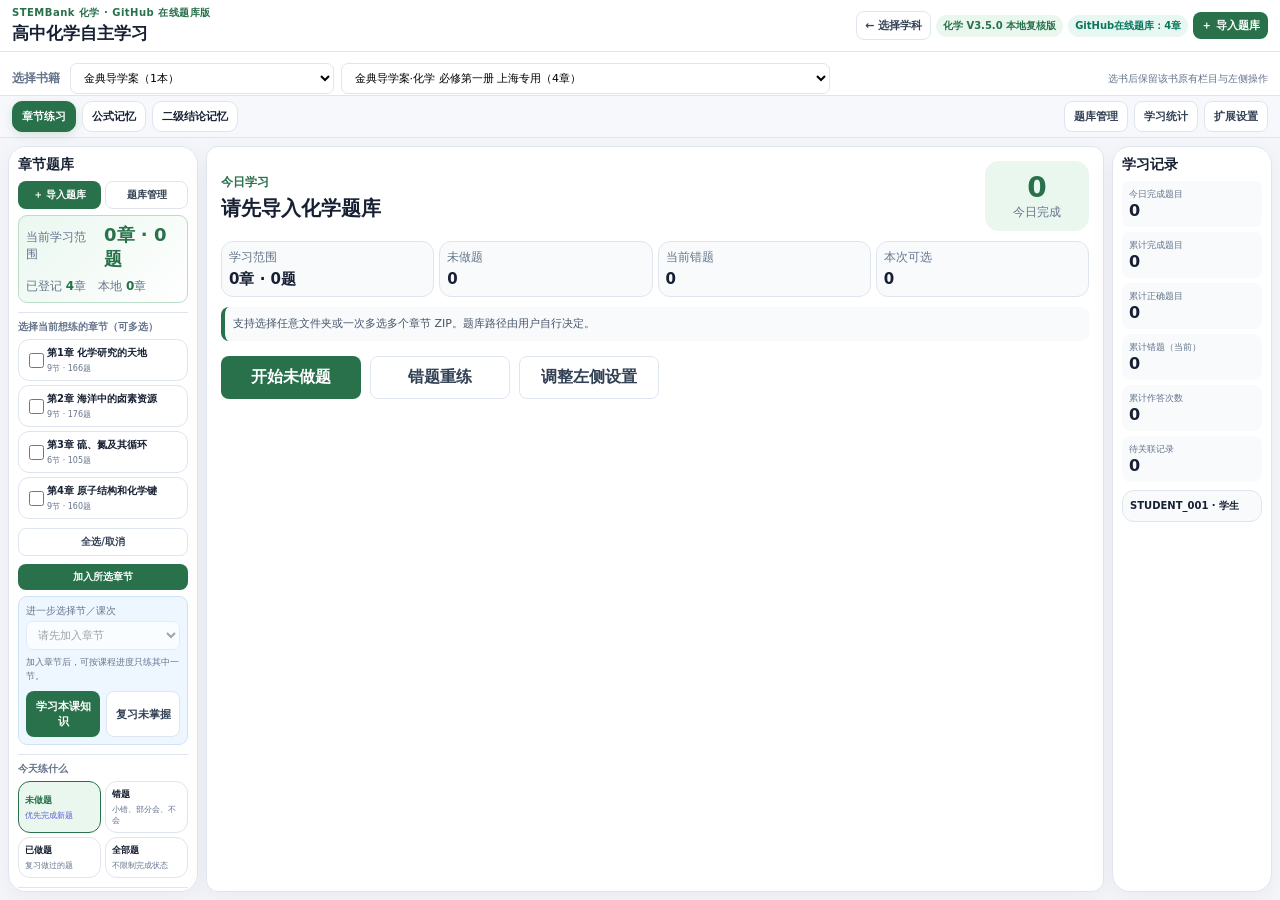
==== commit db7a9026: "本地升级三学科书籍优先界面" ====
--- a/学科/化学/index.html
+++ b/学科/化学/index.html
@@ -4,7 +4,7 @@
   <meta charset="utf-8">
   <meta name="viewport" content="width=device-width,initial-scale=1,viewport-fit=cover">
   <meta name="theme-color" content="#4338ca">
-<title>STEMBank 高中化学自主学习 V3.4.0 正式版</title>
+<title>STEMBank 高中化学自主学习 V3.5.0 本地复核版</title>
   <link rel="manifest" href="app.webmanifest">
   <style>
     :root{--indigo:#28714b;--indigo2:#eaf7ef;--ink:#172033;--muted:#64748b;--line:#dfe5ee;--bg:#f4f6fa;--green:#08785d;--amber:#a95f12;--red:#b42318;--blue:#155eef}
@@ -102,11 +102,16 @@
     @media(orientation:landscape) and (min-width:1061px){
       html,body{height:100%}body{overflow:hidden}.top{position:relative;height:52px;padding:7px 12px}.top h1{font-size:17px}.eyebrow{font-size:10px}.top-actions{gap:5px}.top-actions .pill{padding:4px 7px;font-size:10px}.top-actions .btn{padding:6px 8px;font-size:11px}#recordPill,#openSettings{display:none}
       .chemistry-module-tabs{position:relative;top:auto;height:42px;padding:5px 12px;gap:6px}.chemistry-module-tabs-left,.chemistry-module-tabs-right{gap:6px}.chemistry-module-tab,.chemistry-module-tabs .btn{padding:7px 9px;font-size:11px}
-      .layout,.memory-layout{width:100%;max-width:none;height:calc(100dvh - 94px);margin:0;padding:8px;display:grid;grid-template-columns:clamp(165px,15.5vw,190px) minmax(0,1fr) clamp(140px,12.5vw,160px);gap:8px;overflow:hidden}
+      .layout,.memory-layout{width:100%;max-width:none;height:calc(100dvh - 138px);margin:0;padding:8px;display:grid;grid-template-columns:clamp(165px,15.5vw,190px) minmax(0,1fr) clamp(140px,12.5vw,160px);gap:8px;overflow:hidden}
       .sidebar,.memory-sidebar,.memory-record-sidebar{position:static;top:auto;align-self:stretch;min-width:0;min-height:0;overflow:auto;padding:9px;font-size:11px;scrollbar-width:thin}.sidebar h2{font-size:14px;margin-bottom:7px}.section-title{font-size:10px;margin:9px 0 5px;padding-top:7px}.field{margin:6px 0}.field span{font-size:10px;margin-bottom:3px}.field select,.field input{padding:6px 7px;border-radius:7px;font-size:11px}.btn{border-radius:8px}.small{padding:6px 7px;font-size:10px}.compact-actions{gap:4px;margin-bottom:6px}.catalog-selectors{gap:4px;margin:6px 0}.lesson-picker,.scope-summary{padding:7px;margin:6px 0;border-radius:9px}.lesson-picker small{font-size:9px}.chapter-list{max-height:210px;gap:4px;margin-top:5px}.chapter-check{grid-template-columns:18px minmax(0,1fr);gap:4px;padding:6px;font-size:10px}.chapter-check input{width:15px;height:15px}.chapter-check small{font-size:8px}.chapter-check .chapter-state{display:none}.quick-scope{gap:4px}.quick-scope button{padding:6px;font-size:9px}.quick-scope button small{font-size:8px}.difficulty-picks,.practice-options{grid-template-columns:1fr;gap:4px}.difficulty-picks label{padding:6px;font-size:9px}.advanced-filter{padding:6px;margin:5px 0}.range-summary{padding:6px;margin:6px 0}.range-summary>b{font-size:14px}.begin-large{padding:8px;font-size:12px}
       .question,.memory-question-card{min-height:0;height:100%;align-self:stretch;border-radius:12px}.question.practice-running{min-height:0}.qhead{padding:8px 11px}.tag{font-size:9px;padding:3px 6px}.qbody{padding:11px 14px;min-height:0;overflow:auto;scrollbar-width:thin}.knowledge{font-size:11px;margin-bottom:8px}.stem{font-size:15px;line-height:1.7}.source-img{margin:7px auto}.answer{margin-top:10px;padding:11px}.qfoot{padding:7px 9px;gap:5px}.qfoot .btn{padding:7px 9px;font-size:10px}.study-dashboard{padding:14px}.dashboard-metrics{gap:5px;margin:10px 0}.dashboard-metrics>div{padding:7px}.dashboard-metrics b{font-size:15px}.dashboard-note{padding:8px;font-size:11px}.memory-practice-panel{min-height:0;height:100%}
       .metrics{gap:5px}.metric{padding:7px;border-radius:8px}.metric span{font-size:9px}.metric b{font-size:16px}.sidebar>.status-box .meta-mini,.memory-record-sidebar>.status-box .meta-mini{display:none}.status-box{padding:7px;font-size:10px}.sidebar>.tools,.memory-record-sidebar>.tools{display:none}
     }
+
+    /* V3.5.0 书籍优先：保留各书原有工作区 */
+    .subject-bookbar{height:44px;background:#fff;border-bottom:1px solid var(--line);display:grid;grid-template-columns:auto minmax(420px,760px) 1fr;align-items:center;gap:10px;padding:5px 16px}.subject-bookbar-title{font-size:12px;font-weight:800;color:var(--muted);white-space:nowrap}.subject-bookbar .catalog-selectors{display:grid;grid-template-columns:minmax(150px,.7fr) minmax(220px,1.3fr);gap:7px}.subject-bookbar .field{margin:0}.subject-bookbar .field span{display:none}.subject-bookbar .field select{padding:7px 9px}.subject-bookbar-note{font-size:10px;color:var(--muted);text-align:right}.sidebar>.catalog-selectors{display:none}
+    @media(max-width:1050px){.subject-bookbar{height:auto;grid-template-columns:1fr;padding:8px 16px}.subject-bookbar .catalog-selectors{grid-template-columns:1fr}.subject-bookbar-note{display:none}}
+    @media(orientation:landscape) and (min-width:1061px){.subject-bookbar{height:44px;padding:5px 12px}}
 
   </style>
 </head>
@@ -115,13 +120,21 @@
   <div><p class="eyebrow">STEMBank 化学 · GitHub 在线题库版</p><h1>高中化学自主学习</h1></div>
   <div class="top-actions">
     <a class="btn outline small home-link" href="../../index.html">← 选择学科</a>
-    <span class="pill" id="versionPill">化学 V3.4.0 正式版</span>
+    <span class="pill" id="versionPill">化学 V3.5.0 本地复核版</span>
     <span class="pill warn" id="rootPill">在线题库加载中</span>
     <span class="pill warn" id="recordPill">未设置记录保存目录</span>
     <button class="btn primary small" id="openImport">＋ 导入题库</button>
     <button class="btn outline small" id="openSettings">设置</button>
   </div>
 </header>
+<section class="subject-bookbar" aria-label="选择化学书籍">
+  <span class="subject-bookbar-title">选择书籍</span>
+  <div class="catalog-selectors" aria-label="化学题库选择">
+    <label class="field"><span>题库大类</span><select id="chemistryLibrarySelect"><option value="">正在读取在线目录…</option></select></label>
+    <label class="field"><span>书籍</span><select id="chemistryBookSelect"><option value="">请先选择题库大类</option></select></label>
+  </div>
+  <span class="subject-bookbar-note">选书后保留该书原有栏目与左侧操作</span>
+</section>
 <nav class="chemistry-module-tabs" aria-label="化学学习板块">
   <div class="chemistry-module-tabs-left">
     <button type="button" class="chemistry-module-tab on" data-chemistry-module="chapter_practice" title="章节、专项、综合练习卷和试卷练习">章节练习</button>
@@ -141,10 +154,6 @@
     <div class="compact-actions">
       <button class="btn primary small" id="openImportSide">＋ 导入题库</button>
       <button class="btn outline small" id="openPackageManagerSide">题库管理</button>
-    </div>
-    <div class="catalog-selectors" aria-label="化学题库选择">
-      <label class="field"><span>题库大类</span><select id="chemistryLibrarySelect"><option value="">正在读取在线目录…</option></select></label>
-      <label class="field"><span>书籍</span><select id="chemistryBookSelect"><option value="">请先选择题库大类</option></select></label>
     </div>
     <div class="scope-summary">
       <div><span>当前学习范围</span><b id="activeScopeSummary">0章 · 0题</b></div>
@@ -1362,7 +1371,7 @@
 const saveAssessmentP311=saveAssessment,reportCurrentErrorP311=reportCurrentError,saveMemoryAssessmentP311=saveMemoryAssessmentV220;
 saveAssessment=async function(){const before=events.length;await saveAssessmentP311();if(events.length>before)scheduleGitHubSyncP311()};reportCurrentError=async function(){const before=feedback.length;await reportCurrentErrorP311();if(feedback.length!==before)scheduleGitHubSyncP311()};saveMemoryAssessmentV220=async function(){const before=events.length;await saveMemoryAssessmentP311();if(events.length>before)scheduleGitHubSyncP311()};
 function bindP311Handlers(){$("exportJson").onclick=()=>void shareOrDownloadRecordP311();$("memoryExportJson").onclick=()=>void shareOrDownloadRecordP311();$("openCloudSync").onclick=openCloudSyncP311;$("saveCloudSync").onclick=()=>void saveCloudSyncP311();$("syncCloudNow").onclick=()=>void syncGitHubRecordP311("manual");$("disconnectCloudSync").onclick=()=>void disconnectCloudSyncP311();window.addEventListener("online",()=>{if(P311.syncDirty)void syncGitHubRecordP311("online")})}
-async function initV310(){await initV220();const lesson=await dbGet(STORES.settings,"chemistry_lesson_v310");V310.lessonId=String(lesson?.value||"all");bindV310Handlers();bindP311Handlers();await loadCloudSyncConfigP311();renderChapterList();renderChemistryLessonSelectorV310();updateChemistryOnlineUiV310();refreshRangeCount();$("versionPill").textContent="化学 V3.4.0 正式版";$("versionPill").title="STEMBank 化学 V3.4.0 正式版 · 金典导学案必修第一册4章 · Pad横屏紧凑布局 · 题库/书籍/章节/节选择 · GitHub 在线按章缓存 · 私有学习记录同步";if(P311.syncConfig&&P311.syncToken)void syncGitHubRecordP311("startup")}
+async function initV310(){await initV220();const lesson=await dbGet(STORES.settings,"chemistry_lesson_v310");V310.lessonId=String(lesson?.value||"all");bindV310Handlers();bindP311Handlers();await loadCloudSyncConfigP311();renderChapterList();renderChemistryLessonSelectorV310();updateChemistryOnlineUiV310();refreshRangeCount();$("versionPill").textContent="化学 V3.5.0 本地复核版";$("versionPill").title="STEMBank 化学 V3.5.0 · 书籍优先选择 · 保留各书原有工作区 · 金典导学案必修第一册4章 · Pad横屏紧凑布局 · GitHub 在线按章缓存 · 私有学习记录同步";if(P311.syncConfig&&P311.syncToken)void syncGitHubRecordP311("startup")}
 /* ======================= V3.1.0 统一在线题库与课次选择层结束 ======================= */
 
 /* ======================= V3.3.0 化学课程知识与原书上下文层 ======================= */
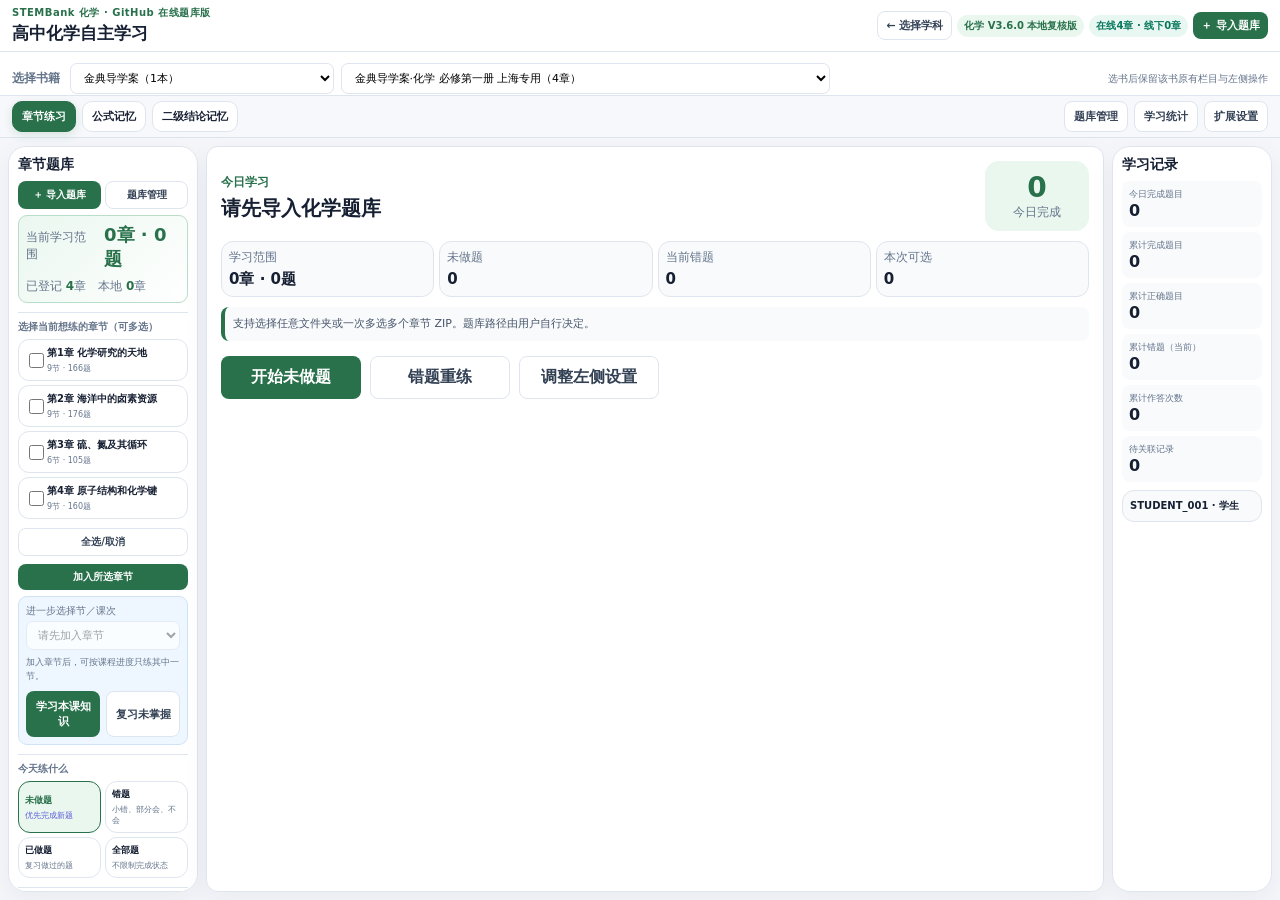
==== commit 318ba011: "feat: support offline question-bank imports" ====
--- a/学科/化学/index.html
+++ b/学科/化学/index.html
@@ -4,7 +4,7 @@
   <meta charset="utf-8">
   <meta name="viewport" content="width=device-width,initial-scale=1,viewport-fit=cover">
   <meta name="theme-color" content="#4338ca">
-<title>STEMBank 高中化学自主学习 V3.5.0 本地复核版</title>
+<title>STEMBank 高中化学自主学习 V3.6.0 本地复核版</title>
   <link rel="manifest" href="app.webmanifest">
   <style>
     :root{--indigo:#28714b;--indigo2:#eaf7ef;--ink:#172033;--muted:#64748b;--line:#dfe5ee;--bg:#f4f6fa;--green:#08785d;--amber:#a95f12;--red:#b42318;--blue:#155eef}
@@ -120,7 +120,7 @@
   <div><p class="eyebrow">STEMBank 化学 · GitHub 在线题库版</p><h1>高中化学自主学习</h1></div>
   <div class="top-actions">
     <a class="btn outline small home-link" href="../../index.html">← 选择学科</a>
-    <span class="pill" id="versionPill">化学 V3.5.0 本地复核版</span>
+    <span class="pill" id="versionPill">化学 V3.6.0 本地复核版</span>
     <span class="pill warn" id="rootPill">在线题库加载中</span>
     <span class="pill warn" id="recordPill">未设置记录保存目录</span>
     <button class="btn primary small" id="openImport">＋ 导入题库</button>
@@ -424,10 +424,10 @@
   <div class="modal-head"><b>导入题库</b><button class="close-x" data-close="importDialog">×</button></div>
   <div class="modal-body">
     <div class="import-grid">
-      <div class="import-card"><h3>选择题库根目录</h3><p>选择任意可读写目录，系统递归查找其中全部章节 ZIP。题库目录只负责读取题库，不再决定学习记录的保存位置。</p><button class="btn primary wide" id="chooseRoot">选择根目录</button></div>
-      <div class="import-card"><h3>选择题库文件夹</h3><p>兼容模式。选择任意文件夹，递归扫描全部章节 ZIP 并缓存到浏览器；不要求固定目录名称。</p><button class="btn outline wide" id="chooseFolder">选择文件夹</button></div>
+      <div class="import-card"><h3>选择线下题库根目录</h3><p>推荐选择“题库/线下题库/化学”或其中某本书的目录，系统递归查找章节 ZIP。</p><button class="btn primary wide" id="chooseRoot">选择线下题库目录</button></div>
+      <div class="import-card"><h3>选择线下题库文件夹</h3><p>Pad兼容模式：选择线下题库文件夹，递归扫描全部章节 ZIP 并缓存到浏览器。</p><button class="btn outline wide" id="chooseFolder">选择线下题库文件夹</button></div>
       <div class="import-card"><h3>GitHub 在线题库</h3><p id="onlineCatalogStatus">网页会自动读取在线目录；只下载学生选中的章节，并缓存到当前设备。</p><button class="btn primary wide" id="refreshOnlineCatalog">刷新在线目录</button></div>
-      <div class="import-card"><h3>导入章节 ZIP</h3><p>离线时也可一次多选一个或多个章节 ZIP。同章新版会更新，学习记录保持不变。</p><button class="btn outline wide" id="chooseZip">选择 ZIP</button></div>
+      <div class="import-card"><h3>导入线下章节 ZIP</h3><p>可直接选择一个或多个本地章节 ZIP；首次导入后缓存在当前设备。</p><button class="btn outline wide" id="chooseZip">选择线下 ZIP</button></div>
     </div>
     <div class="progress hidden" id="importProgress"><i id="progressBar"></i></div><div class="progress-text" id="progressText"></div>
     <div id="importResult"></div>
@@ -527,7 +527,7 @@
 <script>
 "use strict";
 const APP={
-appId:"general_learning_question_bank",subjectId:"chemistry",subjectName:"化学",htmlVersion:"3.4.0",recordSchemaVersion:"2.0",questionSchemaVersion:"1.1",minimumCompatibleHtmlVersion:"2.0.0",dbName:"general_learning_question_bank_stem_chemistry_v1",dbVersion:1
+appId:"general_learning_question_bank",subjectId:"chemistry",subjectName:"化学",htmlVersion:"3.6.0",recordSchemaVersion:"2.0",questionSchemaVersion:"1.1",minimumCompatibleHtmlVersion:"2.0.0",dbName:"general_learning_question_bank_stem_chemistry_v1",dbVersion:1
 };
 const STORES={packageMeta:"package_meta",packageFiles:"package_files",events:"events",feedback:"feedback",settings:"settings",handles:"handles"};
 const TYPES={single_choice:"单选题",multiple_choice:"多选题",true_false:"判断题",fill_blank:"填空题",solution:"解答题",unclassified:"原书题型"};
@@ -1371,7 +1371,14 @@
 const saveAssessmentP311=saveAssessment,reportCurrentErrorP311=reportCurrentError,saveMemoryAssessmentP311=saveMemoryAssessmentV220;
 saveAssessment=async function(){const before=events.length;await saveAssessmentP311();if(events.length>before)scheduleGitHubSyncP311()};reportCurrentError=async function(){const before=feedback.length;await reportCurrentErrorP311();if(feedback.length!==before)scheduleGitHubSyncP311()};saveMemoryAssessmentV220=async function(){const before=events.length;await saveMemoryAssessmentP311();if(events.length>before)scheduleGitHubSyncP311()};
 function bindP311Handlers(){$("exportJson").onclick=()=>void shareOrDownloadRecordP311();$("memoryExportJson").onclick=()=>void shareOrDownloadRecordP311();$("openCloudSync").onclick=openCloudSyncP311;$("saveCloudSync").onclick=()=>void saveCloudSyncP311();$("syncCloudNow").onclick=()=>void syncGitHubRecordP311("manual");$("disconnectCloudSync").onclick=()=>void disconnectCloudSyncP311();window.addEventListener("online",()=>{if(P311.syncDirty)void syncGitHubRecordP311("online")})}
-async function initV310(){await initV220();const lesson=await dbGet(STORES.settings,"chemistry_lesson_v310");V310.lessonId=String(lesson?.value||"all");bindV310Handlers();bindP311Handlers();await loadCloudSyncConfigP311();renderChapterList();renderChemistryLessonSelectorV310();updateChemistryOnlineUiV310();refreshRangeCount();$("versionPill").textContent="化学 V3.5.0 本地复核版";$("versionPill").title="STEMBank 化学 V3.5.0 · 书籍优先选择 · 保留各书原有工作区 · 金典导学案必修第一册4章 · Pad横屏紧凑布局 · GitHub 在线按章缓存 · 私有学习记录同步";if(P311.syncConfig&&P311.syncToken)void syncGitHubRecordP311("startup")}
+function packageDeliveryModeC360(meta){return String(meta?.delivery_mode||meta?.remote_catalog?.delivery_mode||meta?.remote_update?.delivery_mode||"online")}
+loadOnlineCatalog=async function(){try{catalogPackages.clear();const url=new URL("../../data/catalog.json",location.href),r=await fetch(url,{cache:"no-store"});if(!r.ok)throw new Error(`HTTP ${r.status}`);const c=await r.json();if(c.app_id&&c.app_id!==APP.appId)return;const base=new URL("../",url);for(const p of(c.packages||[])){if(p.subject_id!==APP.subjectId||p.published===false)continue;const mode=String(p.delivery_mode||"online");catalogPackages.set(p.package_id,{...p,delivery_mode:mode,remote_url:mode==="online"&&p.path?new URL(p.path,base).href:"",source_kind:mode==="offline"?"offline_catalog":"remote"})}}catch(e){console.info("题库目录未加载：",e.message)}};
+mergedPackageEntries=function(){const ids=new Set([...catalogPackages.keys(),...packageMetas.keys()]),out=[];for(const id of ids){const local=packageMetas.get(id),remote=catalogPackages.get(id),mode=packageDeliveryModeC360(remote);if(local&&remote){if(mode==="online"&&compareVersion(remote.version,local.package_version)>0)out.push({...local,delivery_mode:mode,remote_update:{...remote,package_version:remote.version,remote_catalog:remote}});else out.push({...remote,...local,delivery_mode:mode,remote_catalog:remote})}else if(local)out.push(local);else if(remote)out.push({...remote,package_id:id,package_version:remote.version,file_name:remote.file_name||(remote.path||"").split("/").pop(),source_kind:mode==="offline"?"offline_catalog":"remote",remote_catalog:remote})}return out.sort((a,b)=>String(a.chapter_id||a.package_id).localeCompare(String(b.chapter_id||b.package_id),"zh-CN",{numeric:true}))};
+packageState=function(meta){if(meta.remote_update)return["有更新","update"];if(packageMetas.has(meta.package_id))return["本地可用","local"];if(packageDeliveryModeC360(meta)==="offline")return["需线下导入","update"];if(meta.source_kind==="remote")return["在线可用","remote"];return["本地可用","local"]};
+getPackageBlob=async function(meta){const cached=await dbGet(STORES.packageFiles,meta.package_id);if(cached?.blob&&!meta.remote_update)return cached.blob;if(meta.source_kind==="directory"){if(!rootHandle||!(await verifyPermission(rootHandle,false,false)))throw new Error("线下题库目录授权已失效，请重新选择线下题库目录");const file=await getFileByPath(rootHandle,meta.relative_path),blob=new Blob([file],{type:"application/zip"});await dbPut(STORES.packageFiles,{package_id:meta.package_id,blob});return blob}if(packageDeliveryModeC360(meta)==="offline")throw new Error("本书采用线下题库，请选择线下题库文件夹或直接导入章节ZIP");const remote=meta.remote_update||meta.remote_catalog||catalogPackages.get(meta.package_id),url=meta.remote_url||remote?.remote_url;if(!url)throw new Error("浏览器缓存中没有该题库ZIP，请导入线下题库文件");setProgress(`正在下载：${meta.chapter_name}`,15);const r=await fetch(url,{cache:"no-store"});if(!r.ok)throw new Error(`在线题库下载失败（HTTP ${r.status}）`);const blob=await r.blob(),ins=await inspectZipBlob(blob,meta.file_name||url.split("/").pop());ins.source_kind="cache";ins.remote_url=url;ins.file_size=blob.size;ins.imported_at=nowIso();await registerPackage(ins,blob);await refreshPackages();return blob};
+updateChemistryOnlineUiV310=function(){const rows=[...catalogPackages.values()],online=rows.filter(x=>packageDeliveryModeC360(x)==="online").length,offline=rows.length-online,status=$("onlineCatalogStatus");if(rootPermission!=="readwrite"){const pill=$("rootPill");pill.textContent=rows.length?`在线${online}章 · 线下${offline}章`:"题库目录连接失败";pill.className=`pill ${rows.length?"ok":"warn"}`}if(status)status.textContent=rows.length?`题库目录已连接：${online}个在线章节可按需下载，${offline}个线下章节需本地导入。`:"题库目录暂未读取成功；仍可使用线下ZIP导入。"};
+const renderChapterListC360Base=renderChapterList;renderChapterList=function(){renderChapterListC360Base();for(const input of document.querySelectorAll("[data-package-check]")){const id=input.dataset.packageCheck,meta=mergedPackageEntries().find(x=>x.package_id===id);if(meta&&packageDeliveryModeC360(meta)==="offline"&&!packageMetas.has(id)){input.checked=false;input.disabled=true;V21.checkedPackageIds.delete(id);input.closest(".chapter-check")?.setAttribute("title","本章需先导入线下题库ZIP")}}};
+async function initV310(){await initV220();const lesson=await dbGet(STORES.settings,"chemistry_lesson_v310");V310.lessonId=String(lesson?.value||"all");bindV310Handlers();bindP311Handlers();await loadCloudSyncConfigP311();renderChapterList();renderChemistryLessonSelectorV310();updateChemistryOnlineUiV310();refreshRangeCount();$("versionPill").textContent="化学 V3.6.0 本地复核版";$("versionPill").title="STEMBank 化学 V3.6.0 · 在线与线下题库分流 · 书籍优先选择 · Pad横屏紧凑布局 · 私有学习记录同步";if(P311.syncConfig&&P311.syncToken)void syncGitHubRecordP311("startup")}
 /* ======================= V3.1.0 统一在线题库与课次选择层结束 ======================= */
 
 /* ======================= V3.3.0 化学课程知识与原书上下文层 ======================= */
